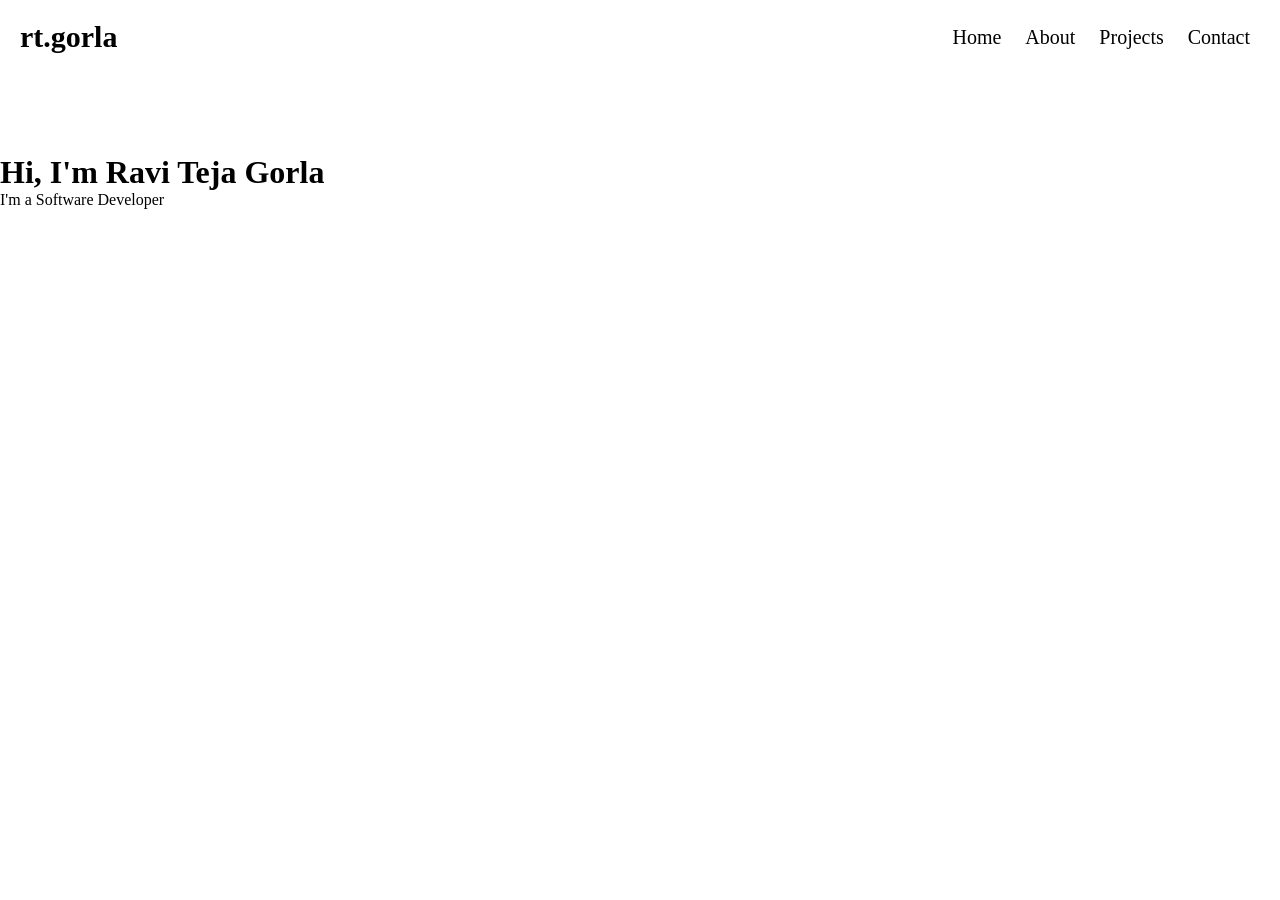
==== index.html @ 8d61be13 "project setup" ====
<!DOCTYPE html>
<html lang="en">
<head>
    <meta charset="UTF-8">
    <meta name="viewport" content="width=device-width, initial-scale=1.0">
    <title>Ravi Teja Gorla - Portfolio</title>
    <link rel="stylesheet" href="./style.css">
</head>
<body>
    <iframe class="header-iframe" src="./header.html"></iframe>
    <main class="main-container">
        <h1>Hi, I'm Ravi Teja Gorla</h1>
        <p>I'm a Software Developer</p>
    </main>
    <script src="./script.js"></script>
</body>
</html>
---- style.css ----
*{
    margin: 0;
    padding: 0;
}

header {
    display: flex;
    justify-content: space-between;
    align-items: center;
    padding: 20px;
}

header span {
    font-size: 30px;
    font-weight: bold;
    color: rgb(0, 0, 0);
}

header > nav > a {
    text-decoration: none;
    color: black;
    padding: 10px;
    font-size: 20px;
}

header > nav > a:hover {
    text-decoration: underline;
}

.header-iframe {
    width: 100%;
    height: auto;
    border: none;
}
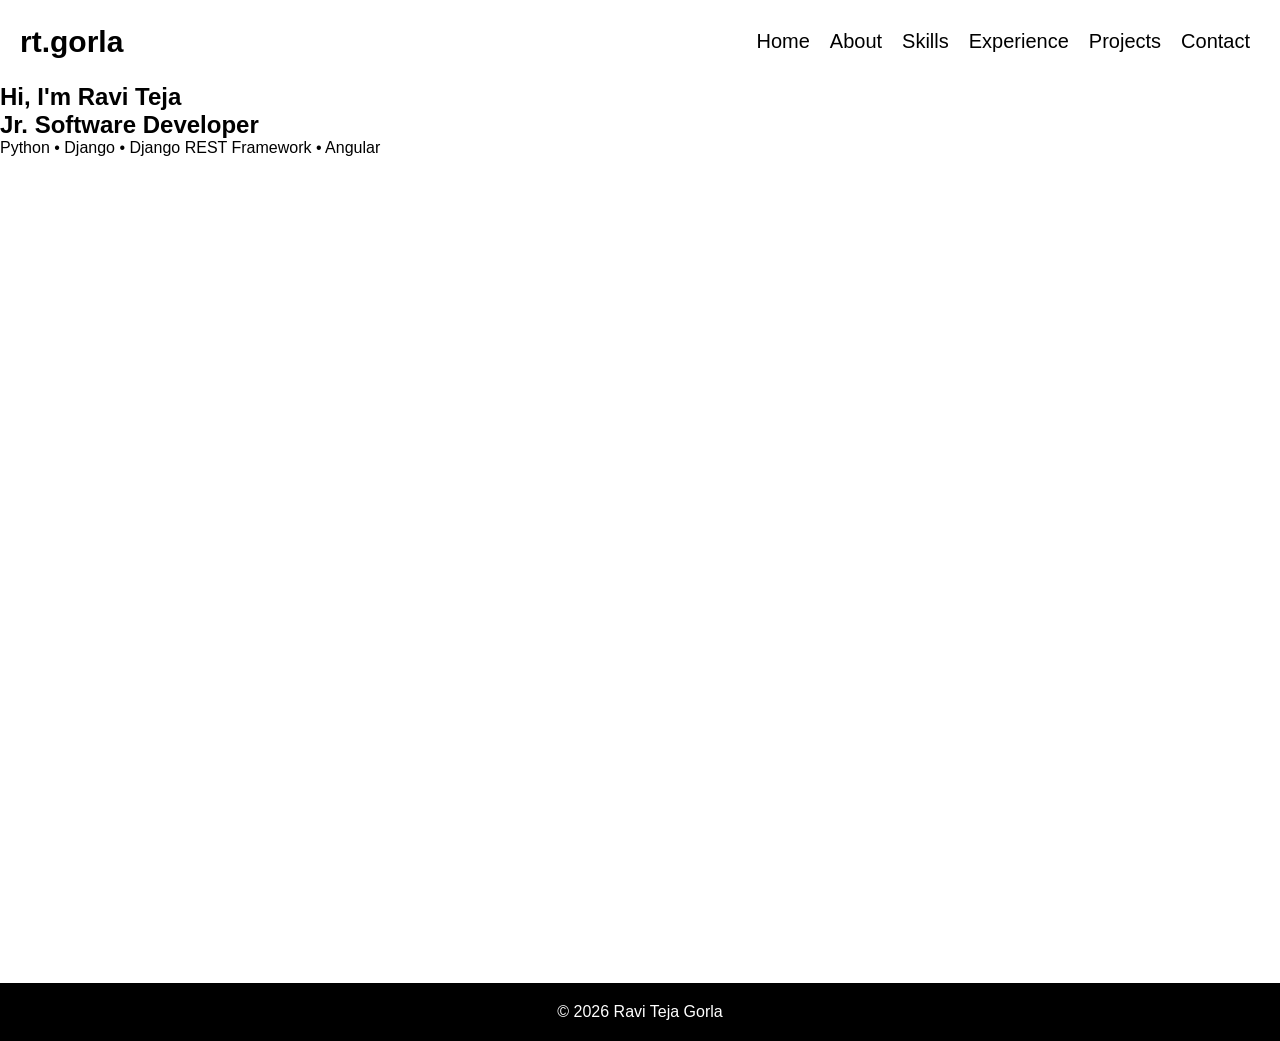
==== commit b65ef663: "created ravi branch" ====
--- a/index.html
+++ b/index.html
@@ -4,14 +4,37 @@
     <meta charset="UTF-8">
     <meta name="viewport" content="width=device-width, initial-scale=1.0">
     <title>Ravi Teja Gorla - Portfolio</title>
-    <link rel="stylesheet" href="./style.css">
+    <link rel="stylesheet" href="./static/style.css">
 </head>
 <body>
-    <iframe class="header-iframe" src="./header.html"></iframe>
-    <main class="main-container">
-        <h1>Hi, I'm Ravi Teja Gorla</h1>
-        <p>I'm a Software Developer</p>
+    <!-- <iframe class="header-iframe" src="./header.html"></iframe> -->
+     <header>
+        <span>rt.gorla</span>
+        <nav>
+            <a href="#">Home</a>
+            <a href="#">About</a>
+            <a href="#">Skills</a>
+            <a href="#">Experience</a>
+            <a href="#">Projects</a>
+            <a href="#">Contact</a>
+        </nav>
+    </header>
+    <main>
+        <section id="hero">
+            <h1>Hi, I'm Ravi Teja</h1>
+            <h2>Jr. Software Developer</h2>
+            <p>Python • Django • Django REST Framework • Angular</p>
+        </section>
+        <section id="about"></section>
+        <section id="skills"></section>
+        <section id="experience"></section>
+        <section id="projects"></section>
+        <section id="education"></section>
+        <section id="contact"></section>
     </main>
-    <script src="./script.js"></script>
+    <footer>
+        <p>&copy; 2026 Ravi Teja Gorla</p>
+    </footer>
+    <script src="./static/script.js"></script>
 </body>
 </html>
--- a/static/style.css
+++ b/static/style.css
@@ -0,0 +1,69 @@
+:root {
+    --color-primary: black;
+}
+
+
+*{
+    margin: 0;
+    padding: 0;
+    box-sizing: border-box;
+    font-family: Arial, Helvetica, sans-serif;
+}
+
+header {
+    display: flex;
+    justify-content: space-between;
+    align-items: center;
+    padding: 20px;
+}
+
+header span {
+    font-size: 30px;
+    font-weight: bold;
+    color: rgb(0, 0, 0);
+}
+
+header > nav {
+    display: flex;
+    justify-content: space-around;
+
+}
+
+header > nav > a {
+    text-decoration: none;
+    color: black;
+    padding: 10px;
+    font-size: 20px;
+}
+
+header > nav > a:hover {
+    text-decoration: underline;
+}
+
+/* .header-iframe {
+    width: 100%;
+    height: auto;
+    border: none;
+} */
+
+main {
+    height: 100vh;
+}
+
+#hero {
+    /* background-image: url("../assets/images/Unluckily\ me...!.png"); */
+    /* background-color: var(--color-primary); */
+    height: 400px;
+    /* display: flex;
+    flex-direction: column;
+    justify-content: center;
+    align-items: center;
+    text-align: center; */
+}
+
+footer {
+    padding: 20px;
+    background-color: black;
+    color: white;
+    text-align: center;
+}
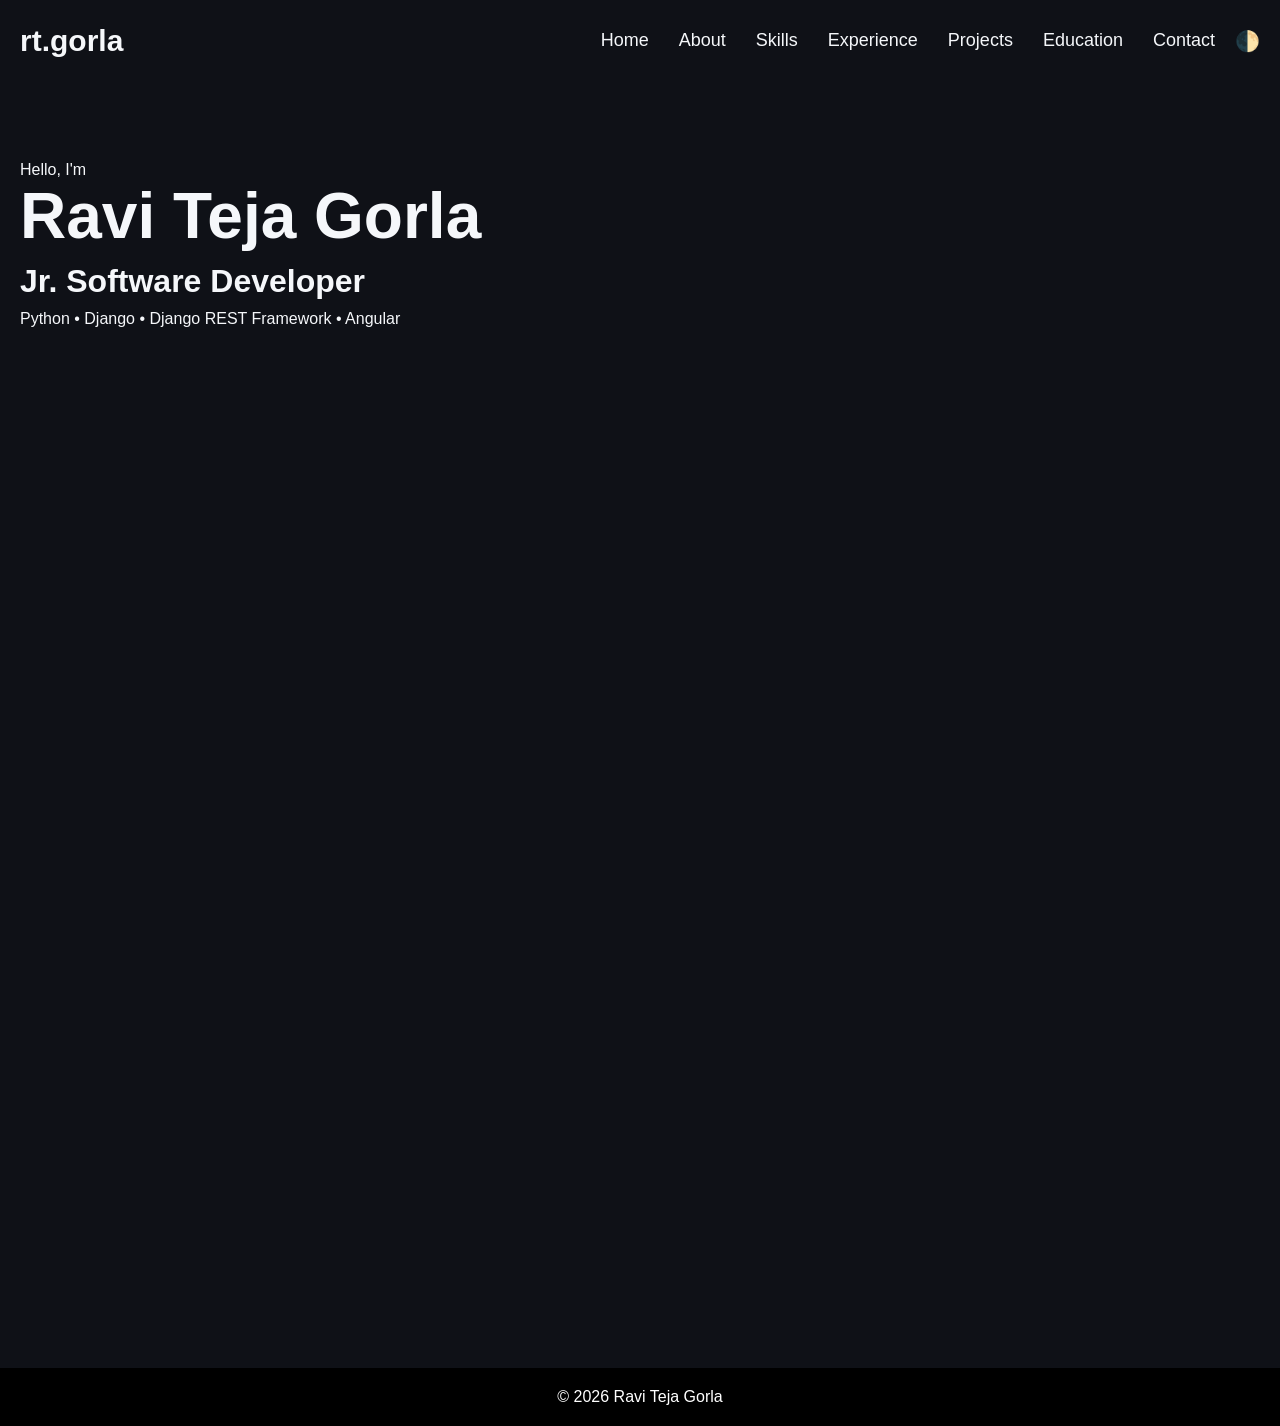
==== commit 04c784dc: "taking backup" ====
--- a/index.html
+++ b/index.html
@@ -1,40 +1,77 @@
 <!DOCTYPE html>
 <html lang="en">
+
 <head>
     <meta charset="UTF-8">
     <meta name="viewport" content="width=device-width, initial-scale=1.0">
+
     <title>Ravi Teja Gorla - Portfolio</title>
+
     <link rel="stylesheet" href="./static/style.css">
 </head>
+
 <body>
-    <!-- <iframe class="header-iframe" src="./header.html"></iframe> -->
-     <header>
+
+    <header>
         <span>rt.gorla</span>
+
         <nav>
-            <a href="#">Home</a>
-            <a href="#">About</a>
-            <a href="#">Skills</a>
-            <a href="#">Experience</a>
-            <a href="#">Projects</a>
-            <a href="#">Contact</a>
+            <a href="#hero">Home</a>
+            <a href="#about">About</a>
+            <a href="#skills">Skills</a>
+            <a href="#experience">Experience</a>
+            <a href="#projects">Projects</a>
+            <a href="#education">Education</a>
+            <a href="#contact">Contact</a>
+
+            <button
+                type="button"
+                onclick="document.body.classList.toggle('dark-mode')">
+                🌓
+            </button>
         </nav>
     </header>
+
     <main>
+
         <section id="hero">
-            <h1>Hi, I'm Ravi Teja</h1>
+            <p>Hello, I'm</p>
+
+            <h1>Ravi Teja Gorla</h1>
+
             <h2>Jr. Software Developer</h2>
-            <p>Python • Django • Django REST Framework • Angular</p>
+
+            <p>
+                Python • Django • Django REST Framework • Angular
+            </p>
         </section>
-        <section id="about"></section>
-        <section id="skills"></section>
-        <section id="experience"></section>
-        <section id="projects"></section>
-        <section id="education"></section>
-        <section id="contact"></section>
+
+        <section id="about">
+        </section>
+
+        <section id="skills">
+        </section>
+
+        <section id="experience">
+        </section>
+
+        <section id="projects">
+        </section>
+
+        <section id="education">
+        </section>
+
+        <section id="contact">
+        </section>
+
     </main>
+
     <footer>
         <p>&copy; 2026 Ravi Teja Gorla</p>
     </footer>
+
     <script src="./static/script.js"></script>
+
 </body>
+
 </html>
--- a/static/style.css
+++ b/static/style.css
@@ -1,13 +1,38 @@
+/* :root {
+    --color-primary: black;
+    --background-color: rgba(9, 92, 187, 0.631);
+} */
+
 :root {
-    --color-primary: black;
+    --color-primary: #F5F7FA;
+    --color-secondary: #A7AFBD;
+    --color-accent: #4F8CFF;
+
+    --background-color: #0F1117;
+    --background-secondary: #161A22;
+
+    --border-color: #252B36;
 }
 
-
-*{
+* {
     margin: 0;
     padding: 0;
     box-sizing: border-box;
     font-family: Arial, Helvetica, sans-serif;
+}
+
+html {
+    scroll-behavior: smooth;
+}
+
+body {
+    background-color: var(--background-color);
+    color: var(--color-primary);
+}
+
+.dark-mode {
+    --color-primary: white;
+    --background-color: black;
 }
 
 header {
@@ -17,48 +42,60 @@
     padding: 20px;
 }
 
-header span {
+header > span {
     font-size: 30px;
     font-weight: bold;
-    color: rgb(0, 0, 0);
+    color: var(--color-primary);
 }
 
 header > nav {
     display: flex;
-    justify-content: space-around;
-
+    align-items: center;
+    gap: 10px;
 }
 
 header > nav > a {
     text-decoration: none;
-    color: black;
+    color: var(--color-primary);
     padding: 10px;
-    font-size: 20px;
+    font-size: 18px;
 }
 
 header > nav > a:hover {
     text-decoration: underline;
 }
 
-/* .header-iframe {
-    width: 100%;
-    height: auto;
+header button {
     border: none;
-} */
+    background: transparent;
+    font-size: 20px;
+    cursor: pointer;
+}
 
 main {
-    height: 100vh;
+    min-height: 100vh;
+}
+
+section {
+    /* min-height: 100vh; */
+    padding: 80px 20px;
 }
 
 #hero {
-    /* background-image: url("../assets/images/Unluckily\ me...!.png"); */
-    /* background-color: var(--color-primary); */
-    height: 400px;
-    /* display: flex;
+    display: flex;
+
     flex-direction: column;
     justify-content: center;
-    align-items: center;
-    text-align: center; */
+    align-items: flex-start;
+}
+
+#hero h1 {
+    font-size: 64px;
+}
+
+#hero h2 {
+    font-size: 32px;
+    margin: 10px 0;
 }
 
 footer {
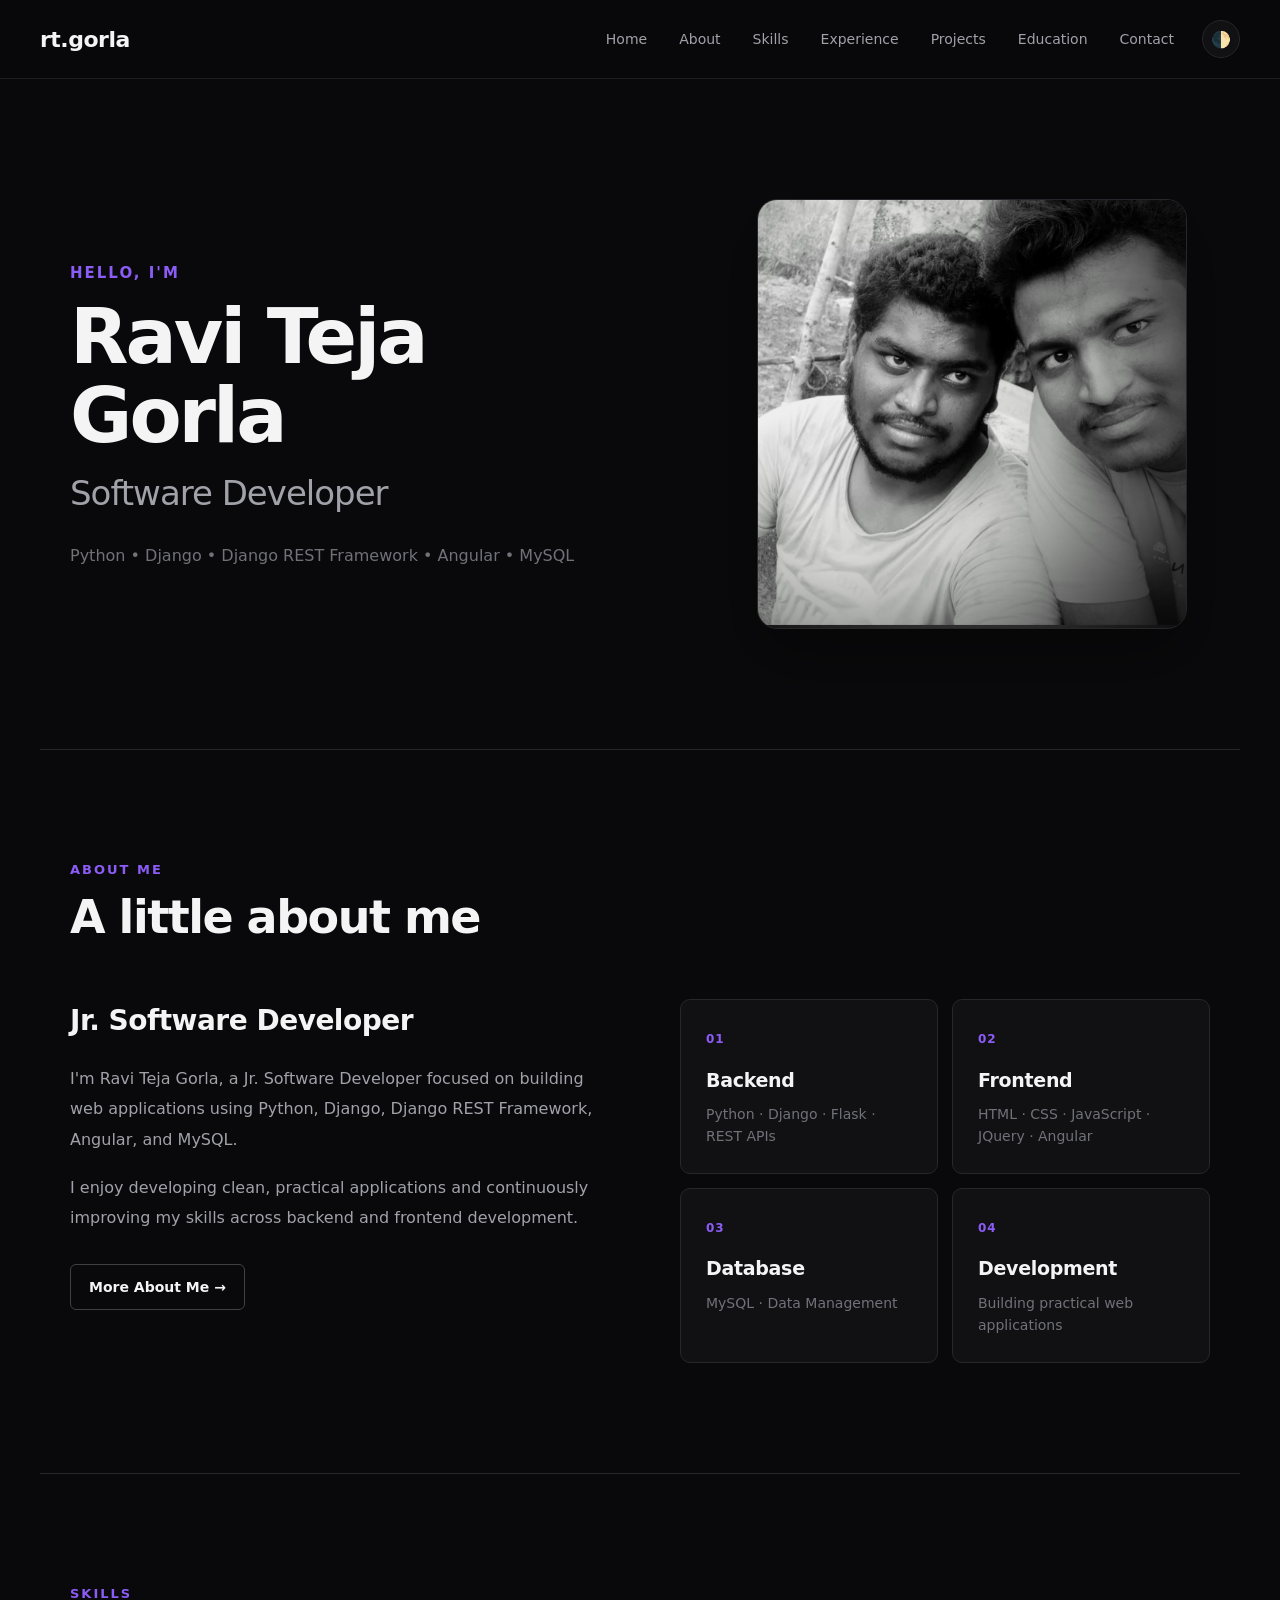
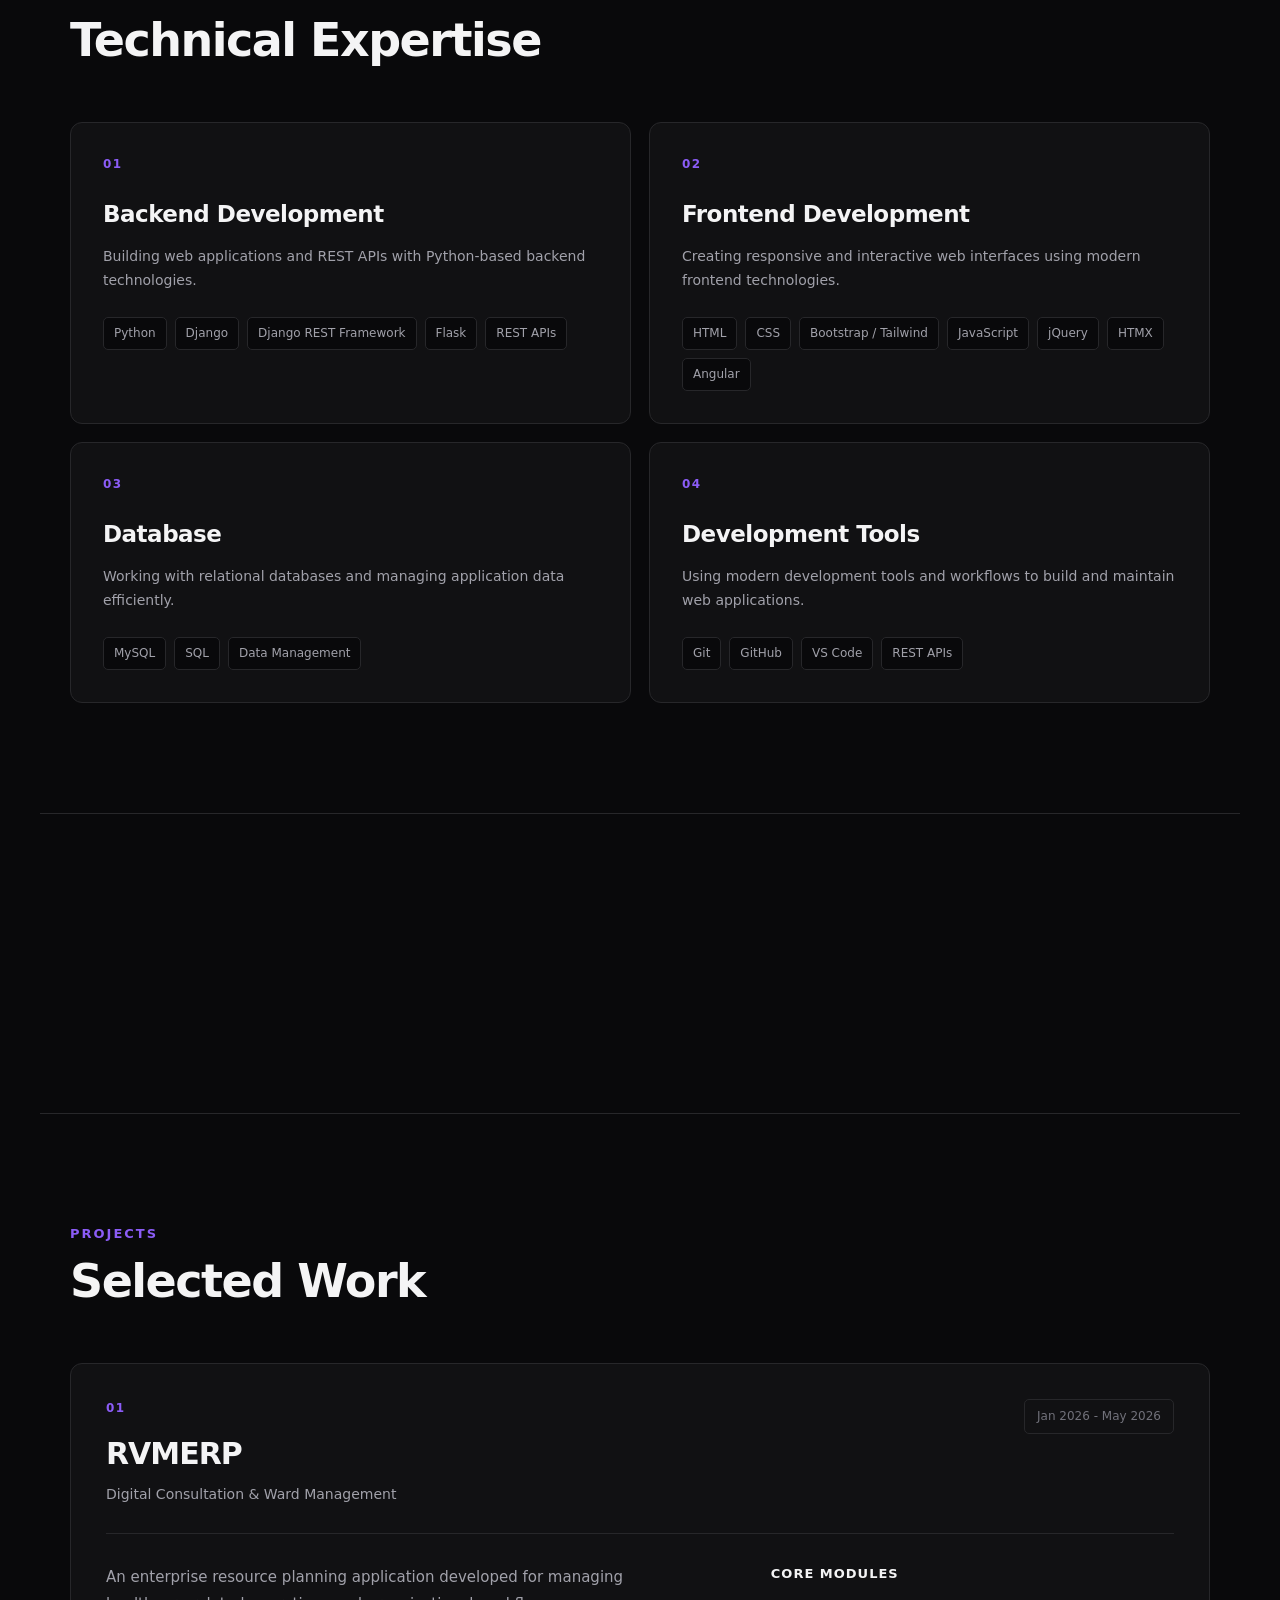
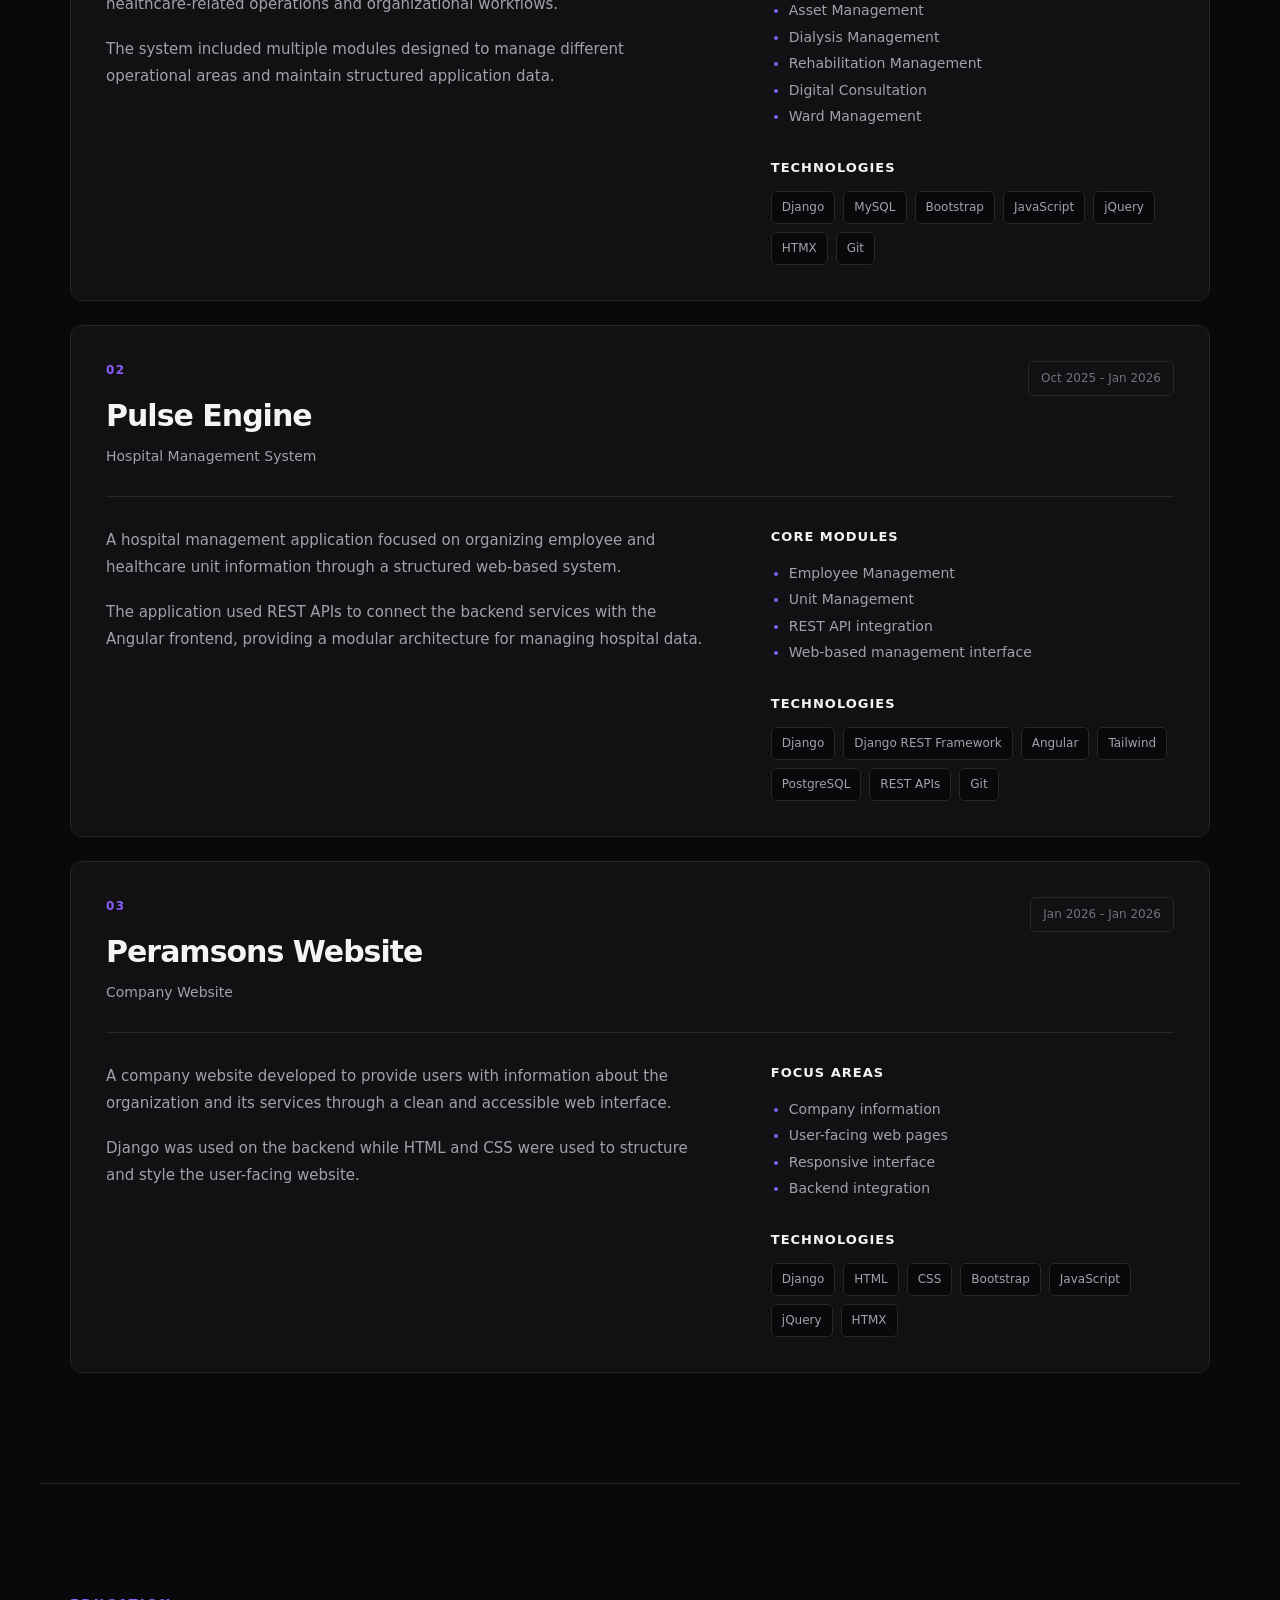
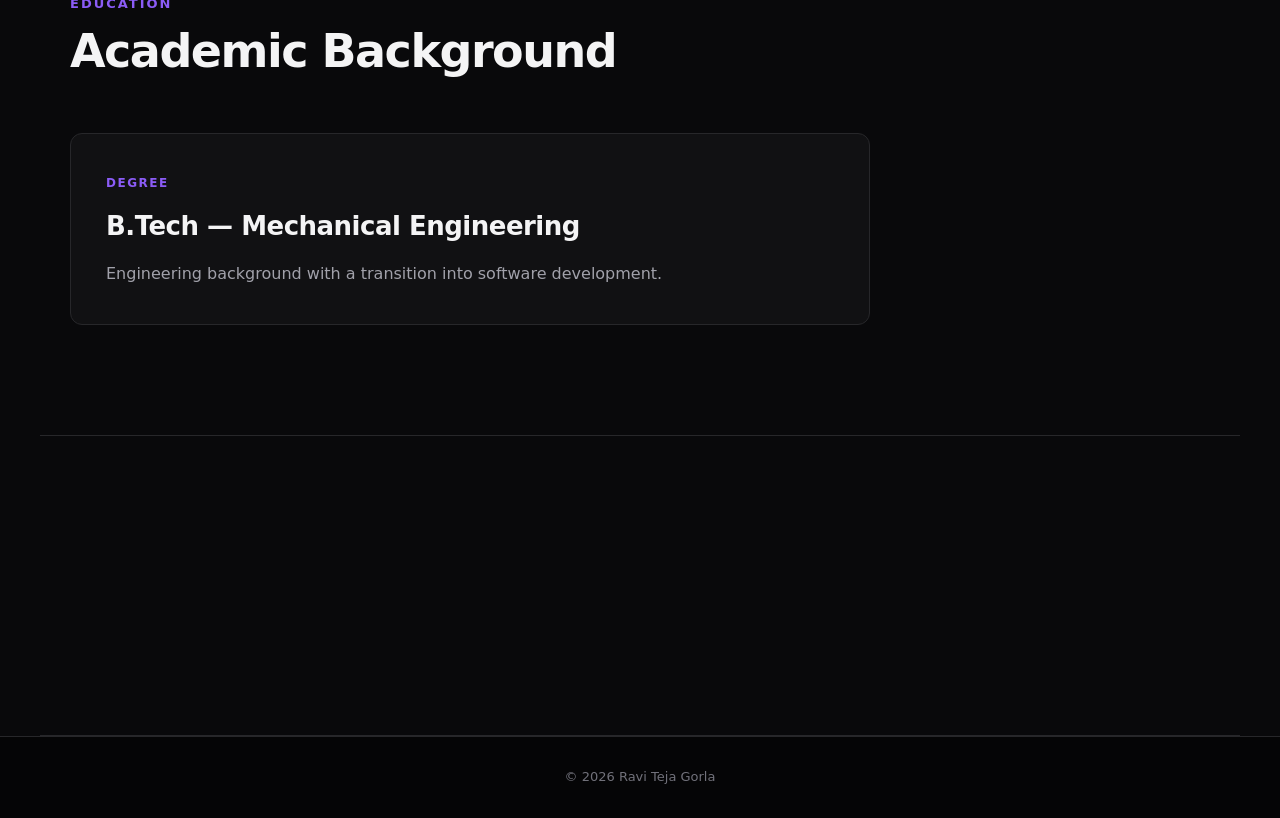
==== commit 62809c0f: "taking backup" ====
--- a/index.html
+++ b/index.html
@@ -1,20 +1,14 @@
 <!DOCTYPE html>
 <html lang="en">
-
 <head>
     <meta charset="UTF-8">
     <meta name="viewport" content="width=device-width, initial-scale=1.0">
-
     <title>Ravi Teja Gorla - Portfolio</title>
-
     <link rel="stylesheet" href="./static/style.css">
 </head>
-
 <body>
-
     <header>
         <span>rt.gorla</span>
-
         <nav>
             <a href="#hero">Home</a>
             <a href="#about">About</a>
@@ -23,55 +17,330 @@
             <a href="#projects">Projects</a>
             <a href="#education">Education</a>
             <a href="#contact">Contact</a>
-
-            <button
-                type="button"
-                onclick="document.body.classList.toggle('dark-mode')">
-                🌓
-            </button>
+            <button type="button" onclick="document.body.classList.toggle('dark-mode')">🌓</button>
         </nav>
     </header>
-
     <main>
-
         <section id="hero">
-            <p>Hello, I'm</p>
-
-            <h1>Ravi Teja Gorla</h1>
-
-            <h2>Jr. Software Developer</h2>
-
-            <p>
-                Python • Django • Django REST Framework • Angular
-            </p>
-        </section>
-
+            <div>
+                <p>Hello, I'm</p>
+                <h1>Ravi Teja Gorla</h1>
+                <h2>Software Developer</h2>
+                <p>Python • Django • Django REST Framework • Angular • MySQL</p>
+            </div>
+            <img src="./assets/images/IMG_20251221_080742.jpg" alt="Ravi Teja Gorla">
+        </section>
         <section id="about">
-        </section>
-
+            <div class="section-heading">
+                <p>About Me</p>
+                <h2>A little about me</h2>
+            </div>
+            <div>
+                <div class="about-preview">
+                    <div class="about-content">
+                        <h3>Jr. Software Developer</h3>
+                        <p>
+                            I'm Ravi Teja Gorla, a Jr. Software Developer focused on
+                            building web applications using Python, Django, Django REST
+                            Framework, Angular, and MySQL.
+                        </p>
+                        <p>
+                            I enjoy developing clean, practical applications and
+                            continuously improving my skills across backend and frontend
+                            development.
+                        </p>
+                        <a href="#about" class="about-button">
+                            More About Me →
+                        </a>
+                    </div>
+                    <div class="about-highlights">
+                        <div class="highlight">
+                            <span>01</span>
+                            <h4>Backend</h4>
+                            <p>Python · Django · Flask · REST APIs</p>
+                        </div>
+                        <div class="highlight">
+                            <span>02</span>
+                            <h4>Frontend</h4>
+                            <p>HTML · CSS · JavaScript · JQuery · Angular</p>
+                        </div>
+                        <div class="highlight">
+                            <span>03</span>
+                            <h4>Database</h4>
+                            <p>MySQL · Data Management</p>
+                        </div>
+                        <div class="highlight">
+                            <span>04</span>
+                            <h4>Development</h4>
+                            <p>Building practical web applications</p>
+                        </div>
+                    </div>
+                </div>
+
+            </div>
+        </section>
         <section id="skills">
-        </section>
-
+
+            <div class="section-heading">
+                <p>Skills</p>
+                <h2>Technical Expertise</h2>
+            </div>
+
+            <div class="skills-grid">
+
+                <div class="skill-card">
+                    <span class="skill-number">01</span>
+
+                    <h3>Backend Development</h3>
+
+                    <p>
+                        Building web applications and REST APIs with
+                        Python-based backend technologies.
+                    </p>
+
+                    <div class="skill-tags">
+                        <span>Python</span>
+                        <span>Django</span>
+                        <span>Django REST Framework</span>
+                        <span>Flask</span>
+                        <span>REST APIs</span>
+                    </div>
+                </div>
+
+
+                <div class="skill-card">
+                    <span class="skill-number">02</span>
+                    <h3>Frontend Development</h3>
+                    <p>
+                        Creating responsive and interactive web interfaces
+                        using modern frontend technologies.
+                    </p>
+                    <div class="skill-tags">
+                        <span>HTML</span>
+                        <span>CSS</span>
+                        <span>Bootstrap / Tailwind</span>
+                        <span>JavaScript</span>
+                        <span>jQuery</span>
+                        <span>HTMX</span>
+                        <span>Angular</span>
+                    </div>
+                </div>
+
+                <div class="skill-card">
+                    <span class="skill-number">03</span>
+                    <h3>Database</h3>
+                    <p>
+                        Working with relational databases and managing
+                        application data efficiently.
+                    </p>
+                    <div class="skill-tags">
+                        <span>MySQL</span>
+                        <span>SQL</span>
+                        <span>Data Management</span>
+                    </div>
+                </div>
+
+                <div class="skill-card">
+                    <span class="skill-number">04</span>
+                    <h3>Development Tools</h3>
+                    <p>
+                        Using modern development tools and workflows
+                        to build and maintain web applications.
+                    </p>
+                    <div class="skill-tags">
+                        <span>Git</span>
+                        <span>GitHub</span>
+                        <span>VS Code</span>
+                        <span>REST APIs</span>
+                    </div>
+                </div>
+            </div>
+        </section>
         <section id="experience">
-        </section>
-
+            
+        </section>
         <section id="projects">
-        </section>
-
-        <section id="education">
-        </section>
-
-        <section id="contact">
-        </section>
-
+            <div class="section-heading">
+                <p>Projects</p>
+                <h2>Selected Work</h2>
+            </div>
+            <article class="project-card">
+                <div class="project-header">
+                    <div>
+                        <span class="project-number">01</span>
+                        <h3>RVMERP</h3>
+                        <p class="project-type">
+                            Digital Consultation & Ward Management
+                        </p>
+                    </div>
+                    <span class="project-tech-label">
+                        Jan 2026 - May 2026
+                    </span>
+                </div>
+                <div class="project-content">
+                    <div class="project-description">
+                        <p>
+                            An enterprise resource planning application developed
+                            for managing healthcare-related operations and
+                            organizational workflows.
+                        </p>
+                        <p>
+                            The system included multiple modules designed to
+                            manage different operational areas and maintain
+                            structured application data.
+                        </p>
+                    </div>
+                    <div class="project-details">
+                        <div>
+                            <span>Core Modules</span>
+                            <ul>
+                                <li>Asset Management</li>
+                                <li>Dialysis Management</li>
+                                <li>Rehabilitation Management</li>
+                                <li>Digital Consultation</li>
+                                <li>Ward Management</li>
+                            </ul>
+                        </div>
+                        <div>
+                            <span>Technologies</span>
+                            <div class="project-tags">
+                                <span>Django</span>
+                                <span>MySQL</span>
+                                <span>Bootstrap</span>
+                                <span>JavaScript</span>
+                                <span>jQuery</span>
+                                <span>HTMX</span>
+                                <span>Git</span>
+                            </div>
+                        </div>
+                    </div>
+                </div>
+            </article>
+            <article class="project-card">
+                <div class="project-header">
+                    <div>
+                        <span class="project-number">02</span>
+                        <h3>Pulse Engine</h3>
+                        <p class="project-type">
+                            Hospital Management System
+                        </p>
+                    </div>
+                    <span class="project-tech-label">
+                        Oct 2025 - Jan 2026
+                    </span>
+                </div>
+                <div class="project-content">
+                    <div class="project-description">
+                        <p>
+                            A hospital management application focused on
+                            organizing employee and healthcare unit information
+                            through a structured web-based system.
+                        </p>
+                        <p>
+                            The application used REST APIs to connect the
+                            backend services with the Angular frontend,
+                            providing a modular architecture for managing
+                            hospital data.
+                        </p>
+                    </div>
+                    <div class="project-details">
+                        <div>
+                            <span>Core Modules</span>
+                            <ul>
+                                <li>Employee Management</li>
+                                <li>Unit Management</li>
+                                <li>REST API integration</li>
+                                <li>Web-based management interface</li>
+                            </ul>
+                        </div>
+                        <div>
+                            <span>Technologies</span>
+                            <div class="project-tags">
+                                <span>Django</span>
+                                <span>Django REST Framework</span>
+                                <span>Angular</span>
+                                <span>Tailwind</span>
+                                <span>PostgreSQL</span>
+                                <span>REST APIs</span>
+                                <span>Git</span>
+                            </div>
+                        </div>
+                    </div>
+                </div>
+            </article>
+            <article class="project-card">
+                <div class="project-header">
+                    <div>
+                        <span class="project-number">03</span>
+                        <h3>Peramsons Website</h3>
+                        <p class="project-type">
+                            Company Website
+                        </p>
+                    </div>
+                    <span class="project-tech-label">
+                        Jan 2026 - Jan 2026
+                    </span>
+                </div>
+                <div class="project-content">
+                    <div class="project-description">
+                        <p>
+                            A company website developed to provide users with
+                            information about the organization and its services
+                            through a clean and accessible web interface.
+                        </p>
+                        <p>
+                            Django was used on the backend while HTML and CSS
+                            were used to structure and style the user-facing
+                            website.
+                        </p>
+                    </div>
+                    <div class="project-details">
+                        <div>
+                            <span>Focus Areas</span>
+                            <ul>
+                                <li>Company information</li>
+                                <li>User-facing web pages</li>
+                                <li>Responsive interface</li>
+                                <li>Backend integration</li>
+                            </ul>
+                        </div>
+                        <div>
+                            <span>Technologies</span>
+                            <div class="project-tags">
+                                <span>Django</span>
+                                <span>HTML</span>
+                                <span>CSS</span>
+                                <span>Bootstrap</span>
+                                <span>JavaScript</span>
+                                <span>jQuery</span>
+                                <span>HTMX</span>
+                            </div>
+                        </div>
+                    </div>
+                </div>
+            </article>
+        </section>
+        <section class="education" id="education">
+            <div class="section-heading">
+                <p>Education</p>
+                <h2>Academic Background</h2>
+            </div>
+            <div class="education-card">
+                <div>
+                    <span class="card-label">Degree</span>
+                    <h3>B.Tech — Mechanical Engineering</h3>
+                    <p>
+                        Engineering background with a transition into
+                        software development.
+                    </p>
+                </div>
+            </div>
+        </section>
+        <section id="contact"></section>
     </main>
-
     <footer>
         <p>&copy; 2026 Ravi Teja Gorla</p>
     </footer>
-
     <script src="./static/script.js"></script>
-
 </body>
-
 </html>
--- a/static/style.css
+++ b/static/style.css
@@ -1,24 +1,30 @@
-/* :root {
-    --color-primary: black;
-    --background-color: rgba(9, 92, 187, 0.631);
-} */
+/* =========================================================
+   ROOT / THEME
+========================================================= */
 
 :root {
-    --color-primary: #F5F7FA;
-    --color-secondary: #A7AFBD;
-    --color-accent: #4F8CFF;
-
-    --background-color: #0F1117;
-    --background-secondary: #161A22;
-
-    --border-color: #252B36;
-}
+    --color-primary: #f4f4f5;
+    --color-secondary: #a1a1aa;
+    --color-muted: #71717a;
+    --color-accent: #8b5cf6;
+    --color-accent-hover: #a78bfa;
+    --background-color: #09090b;
+    --background-secondary: #111113;
+    --background-tertiary: #18181b;
+    --border-color: #27272a;
+    --border-hover: #3f3f46;
+    --max-width: 1200px;
+}
+
+
+/* =========================================================
+   RESET
+========================================================= */
 
 * {
     margin: 0;
     padding: 0;
     box-sizing: border-box;
-    font-family: Arial, Helvetica, sans-serif;
 }
 
 html {
@@ -26,81 +32,788 @@
 }
 
 body {
+    font-family: Inter, ui-sans-serif, system-ui, -apple-system, BlinkMacSystemFont, "Segoe UI", sans-serif;
     background-color: var(--background-color);
     color: var(--color-primary);
-}
-
-.dark-mode {
-    --color-primary: white;
-    --background-color: black;
-}
+    line-height: 1.6;
+}
+
+/* =========================================================
+   COMMON
+========================================================= */
+
+a {
+    color: inherit;
+}
+
+section {
+    width: 100%;
+    max-width: var(--max-width);
+    margin: 0 auto;
+    padding: 110px 30px;
+}
+
+/* =========================================================
+   HEADER
+========================================================= */
 
 header {
+    position: sticky;
+    top: 0;
+    z-index: 1000;
+    width: 100%;
     display: flex;
     justify-content: space-between;
     align-items: center;
-    padding: 20px;
+    padding: 20px 40px;
+    background: rgba(9, 9, 11, 0.85);
+    border-bottom: 1px solid rgba(39, 39, 42, 0.7);
+    backdrop-filter: blur(16px);
+    -webkit-backdrop-filter: blur(16px);
 }
 
 header > span {
-    font-size: 30px;
-    font-weight: bold;
-    color: var(--color-primary);
+    font-size: 22px;
+    font-weight: 700;
+    letter-spacing: -0.5px;
 }
 
 header > nav {
     display: flex;
     align-items: center;
-    gap: 10px;
+    gap: 4px;
 }
 
 header > nav > a {
+    position: relative;
+    padding: 8px 14px;
+    color: var(--color-secondary);
     text-decoration: none;
+    font-size: 14px;
+    font-weight: 500;
+    transition: color 0.25s ease, background-color 0.25s ease;
+}
+
+header > nav > a:hover {
     color: var(--color-primary);
-    padding: 10px;
-    font-size: 18px;
-}
-
-header > nav > a:hover {
-    text-decoration: underline;
-}
+}
+
+header > nav > a::after {
+    content: "";
+    position: absolute;
+    left: 14px;
+    right: 14px;
+    bottom: 3px;
+    height: 1px;
+    background-color: var(--color-accent);
+    transform: scaleX(0);
+    transform-origin: center;
+    transition: transform 0.25s ease;
+}
+
+header > nav > a:hover::after {
+    transform: scaleX(1);
+}
+
+
+/* =========================================================
+   THEME BUTTON
+========================================================= */
 
 header button {
-    border: none;
-    background: transparent;
-    font-size: 20px;
+    width: 38px;
+    height: 38px;
+    margin-left: 10px;
+    display: grid;
+    place-items: center;
+    border: 1px solid var(--border-color);
+    border-radius: 50%;
+    background-color: var(--background-secondary);
+    color: var(--color-primary);
+    font-size: 16px;
     cursor: pointer;
-}
-
-main {
-    min-height: 100vh;
-}
-
-section {
-    /* min-height: 100vh; */
-    padding: 80px 20px;
-}
+    transition: border-color 0.25s ease, background-color 0.25s ease, transform 0.25s ease;
+}
+
+header button:hover {
+    border-color: var(--border-hover);
+    background-color: var(--background-tertiary);
+    transform: rotate(15deg);
+}
+
+
+/* =========================================================
+   HERO
+========================================================= */
 
 #hero {
+    min-height: 650px;
+    display: grid;
+    grid-template-columns: 1.1fr 0.9fr;
+    align-items: center;
+    gap: 80px;
+    padding-top: 120px;
+    padding-bottom: 120px;
+    border-bottom: 1px solid var(--border-color);
+}
+
+#hero > div {
     display: flex;
-
     flex-direction: column;
-    justify-content: center;
     align-items: flex-start;
 }
 
-#hero h1 {
-    font-size: 64px;
-}
-
-#hero h2 {
-    font-size: 32px;
-    margin: 10px 0;
-}
+#hero > div > p:first-child {
+    margin-bottom: 12px;
+    color: var(--color-accent);
+    font-size: 15px;
+    font-weight: 600;
+    letter-spacing: 2px;
+    text-transform: uppercase;
+}
+
+#hero > div > h1 {
+    margin-bottom: 10px;
+    font-size: clamp(48px, 6vw, 76px);
+    line-height: 1.05;
+    letter-spacing: -3px;
+}
+
+#hero > div > h2 {
+    margin-bottom: 22px;
+    color: var(--color-secondary);
+    font-size: clamp(24px, 3vw, 34px);
+    font-weight: 400;
+    letter-spacing: -1px;
+}
+
+#hero > div > p:last-child {
+    max-width: 600px;
+    color: var(--color-muted);
+    font-size: 16px;
+}
+
+
+/* =========================================================
+   HERO IMAGE
+========================================================= */
+
+#hero > img {
+    width: 100%;
+    max-width: 430px;
+    height: 430px;
+    justify-self: center;
+    object-fit: cover;
+    border-radius: 20px;
+    border: 1px solid var(--border-color);
+    filter: grayscale(15%);
+    box-shadow: 0 25px 60px rgba(0, 0, 0, 0.35);
+    transition: transform 0.4s ease, filter 0.4s ease, border-color 0.4s ease;
+}
+
+#hero > img:hover {
+    transform: translateY(-6px);
+    filter: grayscale(0%);
+    border-color: var(--border-hover);
+}
+
+
+/* =========================================================
+   SECTION HEADING
+========================================================= */
+
+.section-heading {
+    margin-bottom: 55px;
+}
+
+.section-heading > p {
+    margin-bottom: 10px;
+    color: var(--color-accent);
+    font-size: 13px;
+    font-weight: 700;
+    letter-spacing: 2px;
+    text-transform: uppercase;
+}
+
+.section-heading > h2 {
+    font-size: clamp(32px, 4vw, 46px);
+    line-height: 1.15;
+    letter-spacing: -1.5px;
+}
+
+
+/* =========================================================
+   ABOUT
+========================================================= */
+
+#about {
+    border-bottom: 1px solid var(--border-color);
+}
+
+.about-preview {
+    display: grid;
+    grid-template-columns: 1fr 1fr;
+    gap: 80px;
+    align-items: start;
+}
+
+.about-content {
+    max-width: 600px;
+}
+
+.about-content h3 {
+    margin-bottom: 20px;
+    font-size: 28px;
+    letter-spacing: -0.5px;
+}
+
+.about-content p {
+    margin-bottom: 18px;
+    color: var(--color-secondary);
+    font-size: 16px;
+    line-height: 1.9;
+}
+
+
+/* =========================================================
+   ABOUT BUTTON
+========================================================= */
+
+.about-button {
+    display: inline-flex;
+    align-items: center;
+    margin-top: 12px;
+    padding: 11px 18px;
+    border: 1px solid var(--border-hover);
+    border-radius: 6px;
+    color: var(--color-primary);
+    background-color: transparent;
+    text-decoration: none;
+    font-size: 14px;
+    font-weight: 600;
+    transition: background-color 0.25s ease, border-color 0.25s ease, transform 0.25s ease;
+}
+
+.about-button:hover {
+    background-color: var(--color-accent);
+    border-color: var(--color-accent);
+    transform: translateY(-2px);
+}
+
+
+/* =========================================================
+   ABOUT HIGHLIGHTS
+========================================================= */
+
+.about-highlights {
+    display: grid;
+    grid-template-columns: 1fr 1fr;
+    gap: 14px;
+}
+
+.highlight {
+    min-height: 170px;
+    padding: 25px;
+    background-color: var(--background-secondary);
+    border: 1px solid var(--border-color);
+    border-radius: 10px;
+    transition: transform 0.3s ease, border-color 0.3s ease, background-color 0.3s ease;
+}
+
+.highlight:hover {
+    transform: translateY(-5px);
+    border-color: var(--border-hover);
+    background-color: var(--background-tertiary);
+}
+
+.highlight span {
+    color: var(--color-accent);
+    font-size: 12px;
+    font-weight: 700;
+    letter-spacing: 1px;
+}
+
+.highlight h4 {
+    margin: 14px 0 8px;
+    font-size: 19px;
+    letter-spacing: -0.3px;
+}
+
+.highlight p {
+    color: var(--color-muted);
+    font-size: 14px;
+    line-height: 1.6;
+}
+
+
+/* =========================================================
+   EMPTY SECTIONS
+========================================================= */
+
+#skills,
+#experience,
+#projects,
+#contact {
+    min-height: 300px;
+    border-bottom: 1px solid var(--border-color);
+}
+
+/* =========================================================
+   SKILLS
+========================================================= */
+
+#skills {
+    border-bottom: 1px solid var(--border-color);
+}
+
+.skills-grid {
+    display: grid;
+    grid-template-columns: 1fr 1fr;
+    gap: 18px;
+}
+
+.skill-card {
+    position: relative;
+    padding: 32px;
+    background-color: var(--background-secondary);
+    border: 1px solid var(--border-color);
+    border-radius: 12px;
+    transition: transform 0.3s ease, border-color 0.3s ease, background-color 0.3s ease;
+}
+
+.skill-card:hover {
+    transform: translateY(-5px);
+    border-color: var(--border-hover);
+    background-color: var(--background-tertiary);
+}
+
+.skill-number {
+    display: block;
+    margin-bottom: 22px;
+    color: var(--color-accent);
+    font-size: 12px;
+    font-weight: 700;
+    letter-spacing: 1.5px;
+}
+
+.skill-card h3 {
+    margin-bottom: 12px;
+    font-size: 23px;
+    letter-spacing: -0.5px;
+}
+
+.skill-card > p {
+    max-width: 500px;
+    margin-bottom: 24px;
+    color: var(--color-secondary);
+    font-size: 14px;
+    line-height: 1.7;
+}
+
+
+/* =========================================================
+   SKILL TAGS
+========================================================= */
+
+.skill-tags {
+    display: flex;
+    flex-wrap: wrap;
+    gap: 8px;
+}
+
+.skill-tags span {
+    padding: 6px 10px;
+    border: 1px solid var(--border-color);
+    border-radius: 5px;
+    background-color: var(--background-color);
+    color: var(--color-secondary);
+    font-size: 12px;
+    font-weight: 500;
+    transition: color 0.2s ease, border-color 0.2s ease;
+}
+
+.skill-tags span:hover {
+    color: var(--color-primary);
+    border-color: var(--color-accent);
+}
+
+/* =========================================================
+   PROJECTS
+========================================================= */
+
+#projects {
+    border-bottom: 1px solid var(--border-color);
+}
+
+.project-card {
+    margin-bottom: 24px;
+    padding: 35px;
+    background-color: var(--background-secondary);
+    border: 1px solid var(--border-color);
+    border-radius: 12px;
+    transition: transform 0.3s ease, border-color 0.3s ease;
+}
+
+.project-card:last-child {
+    margin-bottom: 0;
+}
+
+.project-card:hover {
+    transform: translateY(-5px);
+    border-color: var(--border-hover);
+}
+
+
+/* =========================================================
+   PROJECT HEADER
+========================================================= */
+
+.project-header {
+    display: flex;
+    justify-content: space-between;
+    align-items: flex-start;
+    gap: 30px;
+    padding-bottom: 28px;
+    border-bottom: 1px solid var(--border-color);
+}
+
+.project-number {
+    display: block;
+    margin-bottom: 12px;
+    color: var(--color-accent);
+    font-size: 12px;
+    font-weight: 700;
+    letter-spacing: 1.5px;
+}
+
+.project-header h3 {
+    margin-bottom: 5px;
+    font-size: 30px;
+    letter-spacing: -1px;
+}
+
+.project-type {
+    color: var(--color-secondary);
+    font-size: 14px;
+}
+
+.project-tech-label {
+    padding: 7px 12px;
+    border: 1px solid var(--border-color);
+    border-radius: 5px;
+    color: var(--color-muted);
+    font-size: 12px;
+    white-space: nowrap;
+}
+
+
+/* =========================================================
+   PROJECT CONTENT
+========================================================= */
+
+.project-content {
+    display: grid;
+    grid-template-columns: 1.2fr 0.8fr;
+    gap: 60px;
+    padding-top: 30px;
+}
+
+.project-description {
+    max-width: 650px;
+}
+
+.project-description p {
+    margin-bottom: 18px;
+    color: var(--color-secondary);
+    font-size: 15px;
+    line-height: 1.8;
+}
+
+
+/* =========================================================
+   PROJECT DETAILS
+========================================================= */
+
+.project-details {
+    display: flex;
+    flex-direction: column;
+    gap: 28px;
+}
+
+.project-details > div > span {
+    display: block;
+    margin-bottom: 12px;
+    color: var(--color-primary);
+    font-size: 13px;
+    font-weight: 600;
+    text-transform: uppercase;
+    letter-spacing: 1px;
+}
+
+.project-details ul {
+    padding-left: 18px;
+    color: var(--color-secondary);
+    font-size: 14px;
+    line-height: 1.9;
+}
+
+.project-details li::marker {
+    color: var(--color-accent);
+}
+
+
+/* =========================================================
+   PROJECT TECHNOLOGY TAGS
+========================================================= */
+
+.project-tags {
+    display: flex;
+    flex-wrap: wrap;
+    gap: 8px;
+}
+
+.project-tags span {
+    padding: 6px 10px;
+    background-color: var(--background-color);
+    border: 1px solid var(--border-color);
+    border-radius: 5px;
+    color: var(--color-secondary);
+    font-size: 12px;
+}
+
+
+/* =========================================================
+   EDUCATION
+========================================================= */
+
+#education {
+    border-bottom: 1px solid var(--border-color);
+}
+
+.education-card {
+    max-width: 800px;
+    padding: 35px;
+    background-color: var(--background-secondary);
+    border: 1px solid var(--border-color);
+    border-radius: 12px;
+    transition: transform 0.3s ease, border-color 0.3s ease;
+}
+
+.education-card:hover {
+    transform: translateY(-5px);
+    border-color: var(--border-hover);
+}
+
+.education-card .card-label {
+    color: var(--color-accent);
+    font-size: 12px;
+    font-weight: 700;
+    letter-spacing: 1.5px;
+    text-transform: uppercase;
+}
+
+.education-card h3 {
+    margin: 12px 0;
+    font-size: 26px;
+    letter-spacing: -0.5px;
+}
+
+.education-card p {
+    color: var(--color-secondary);
+    line-height: 1.8;
+}
+
+
+/* =========================================================
+   FOOTER
+========================================================= */
 
 footer {
-    padding: 20px;
-    background-color: black;
-    color: white;
+    padding: 30px;
+    border-top: 1px solid var(--border-color);
+    background-color: #050506;
+    color: var(--color-muted);
     text-align: center;
-}+    font-size: 13px;
+}
+
+
+/* =========================================================
+   DARK / LIGHT MODE
+========================================================= */
+
+.dark-mode {
+    --color-primary: #18181b;
+    --color-secondary: #52525b;
+    --color-muted: #71717a;
+    --background-color: #ffffff;
+    --background-secondary: #f4f4f5;
+    --background-tertiary: #e4e4e7;
+    --border-color: #e4e4e7;
+    --border-hover: #d4d4d8;
+}
+
+.dark-mode header {
+    background: rgba(255, 255, 255, 0.88);
+}
+
+.dark-mode footer {
+    background-color: #18181b;
+    color: #a1a1aa;
+}
+
+
+/* =========================================================
+   RESPONSIVE — TABLET
+========================================================= */
+
+@media (max-width: 900px) {
+    header {
+        padding: 18px 25px;
+    }
+
+    header > nav {
+        gap: 0;
+    }
+
+    header > nav > a {
+        padding: 8px 9px;
+        font-size: 13px;
+    }
+
+    section {
+        padding: 90px 25px;
+    }
+
+    #hero {
+        grid-template-columns: 1fr;
+        gap: 50px;
+        text-align: center;
+    }
+
+    #hero > div {
+        align-items: center;
+    }
+
+    #hero > img {
+        max-width: 350px;
+        height: 350px;
+    }
+
+    .about-preview {
+        grid-template-columns: 1fr;
+        gap: 50px;
+    }
+
+    .project-content {
+        grid-template-columns: 1fr;
+
+        gap: 35px;
+    }
+
+    .project-header {
+        flex-direction: column;
+    }
+
+    .project-tech-label {
+        white-space: normal;
+    }
+}
+
+
+/* =========================================================
+   RESPONSIVE — MOBILE
+========================================================= */
+
+@media (max-width: 650px) {
+    header {
+        position: relative;
+        flex-direction: column;
+        gap: 15px;
+        padding: 20px 15px;
+    }
+
+    header > nav {
+        width: 100%;
+        justify-content: center;
+        flex-wrap: wrap;
+    }
+
+    header > nav > a {
+        font-size: 12px;
+    }
+
+    header button {
+        width: 34px;
+        height: 34px;
+        margin-left: 5px;
+    }
+
+    section {
+        padding: 75px 18px;
+    }
+
+    #hero {
+        min-height: auto;
+        padding-top: 80px;
+        padding-bottom: 80px;
+    }
+
+    #hero > div > h1 {
+        font-size: 45px;
+        letter-spacing: -2px;
+    }
+
+    #hero > div > h2 {
+        font-size: 23px;
+    }
+
+    #hero > div > p:last-child {
+        font-size: 14px;
+    }
+
+    #hero > img {
+        width: 280px;
+        height: 280px;
+    }
+
+    .section-heading {
+        margin-bottom: 40px;
+    }
+
+    .section-heading > h2 {
+        font-size: 34px;
+    }
+
+    .about-highlights {
+        grid-template-columns: 1fr;
+    }
+
+    .highlight {
+        min-height: auto;
+    }
+
+    .skills-grid {
+        grid-template-columns: 1fr;
+    }
+
+    .project-card {
+        padding: 25px;
+    }
+
+    .project-header h3 {
+        font-size: 25px;
+    }
+
+    .project-content {
+        padding-top: 25px;
+    }
+
+    .education-card {
+        padding: 25px;
+    }
+
+    .education-card h3 {
+        font-size: 22px;
+    }
+}
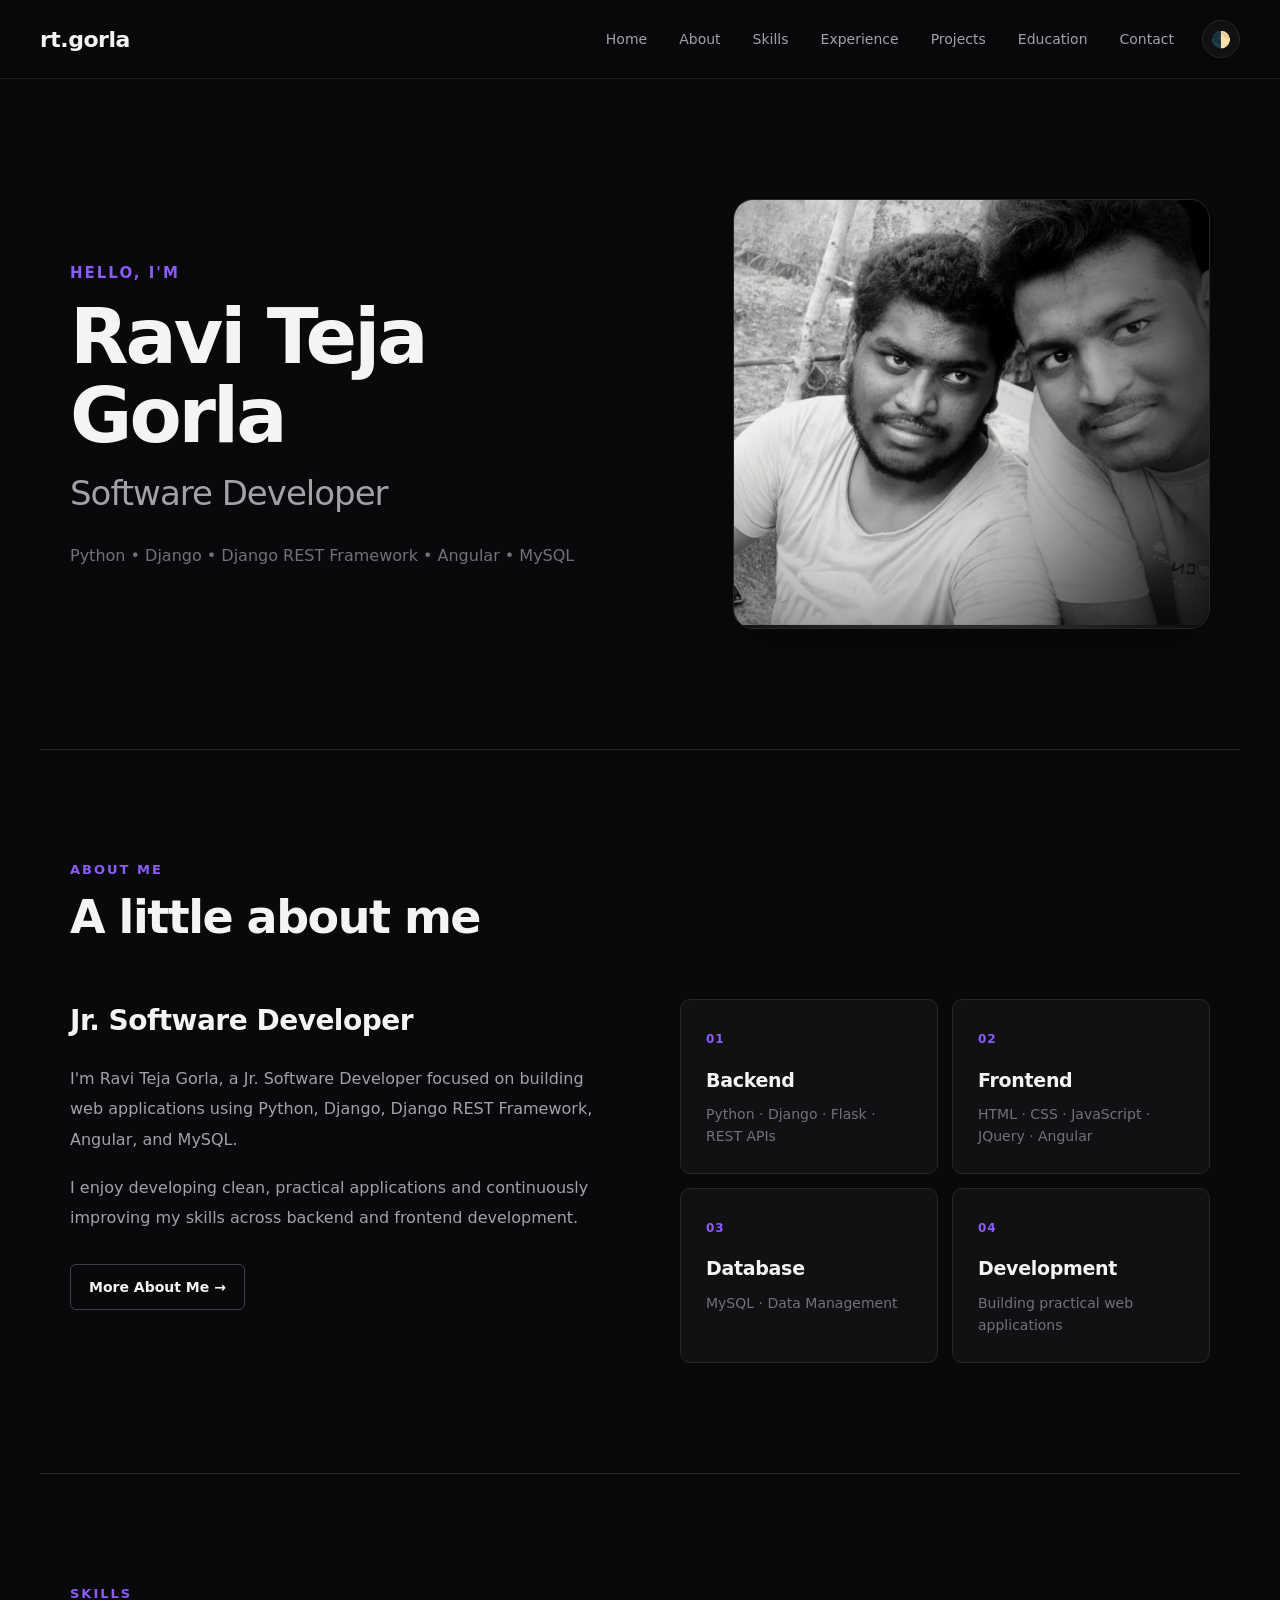
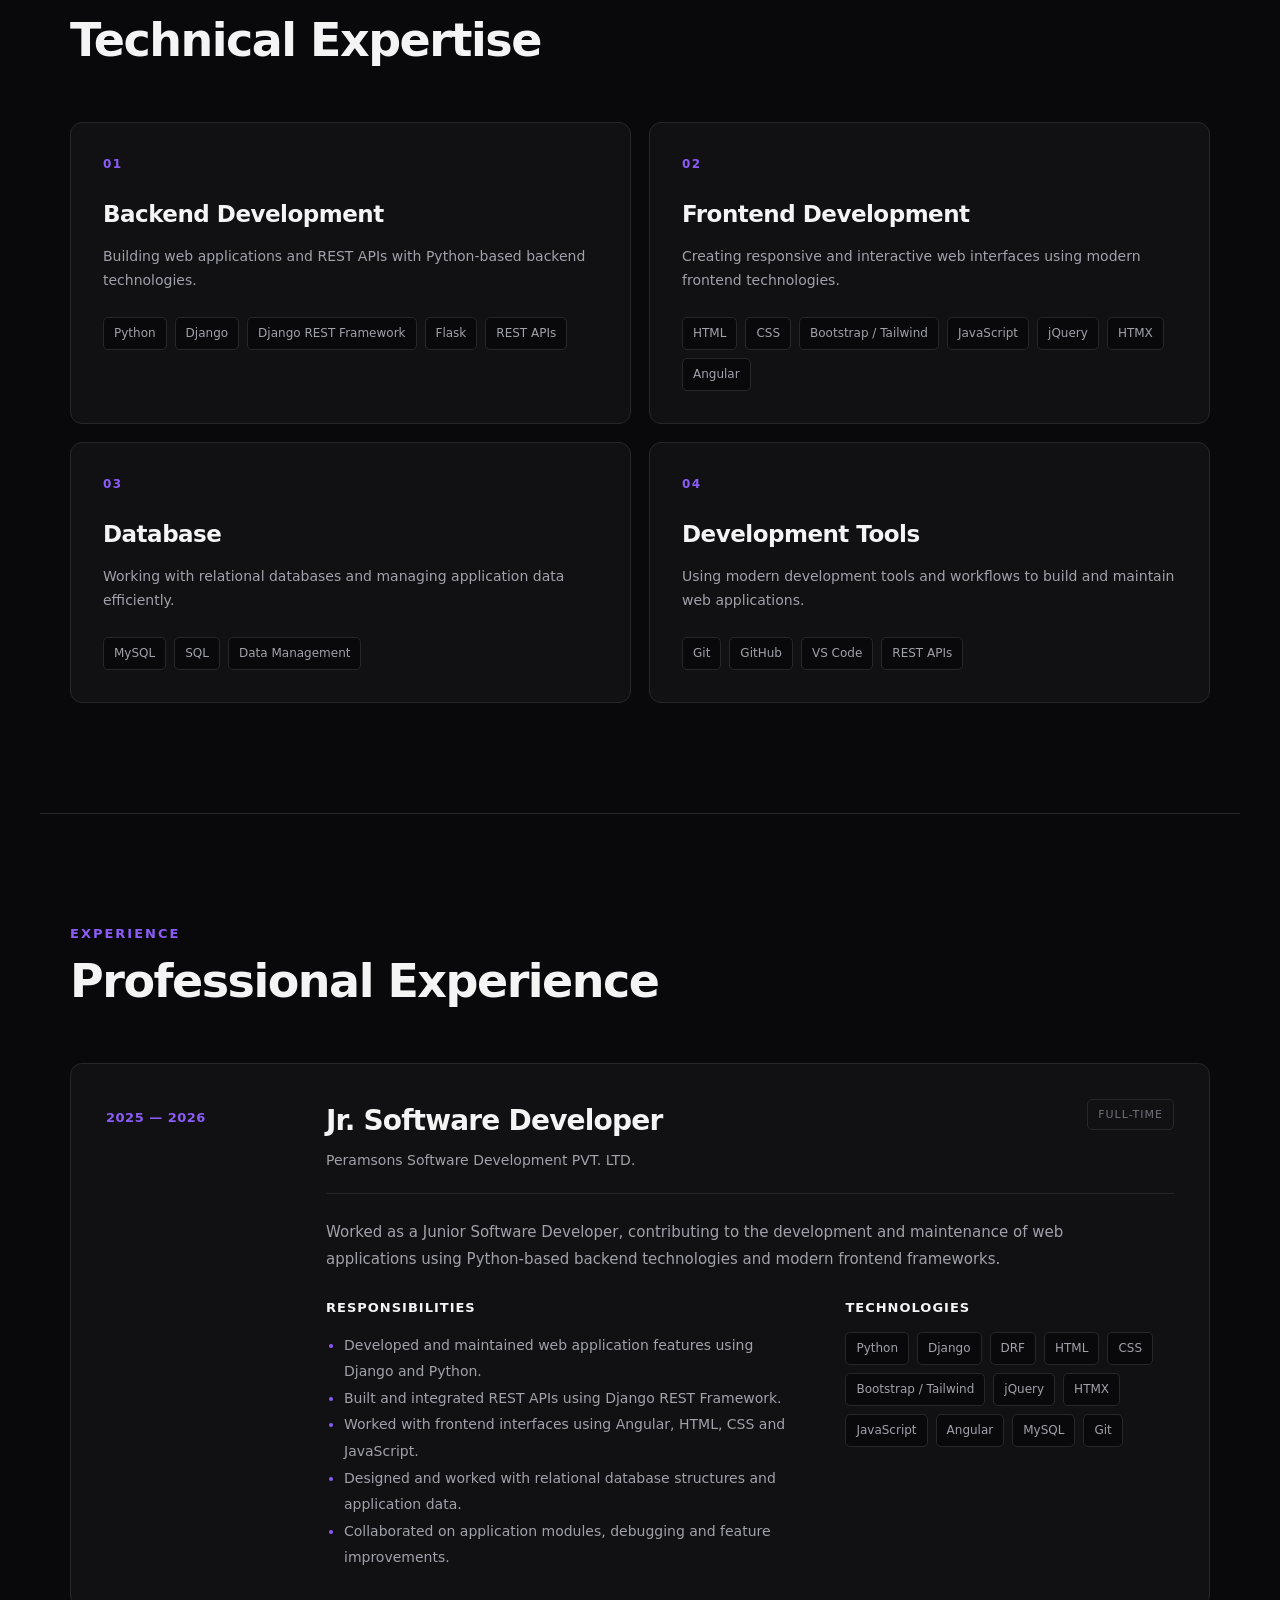
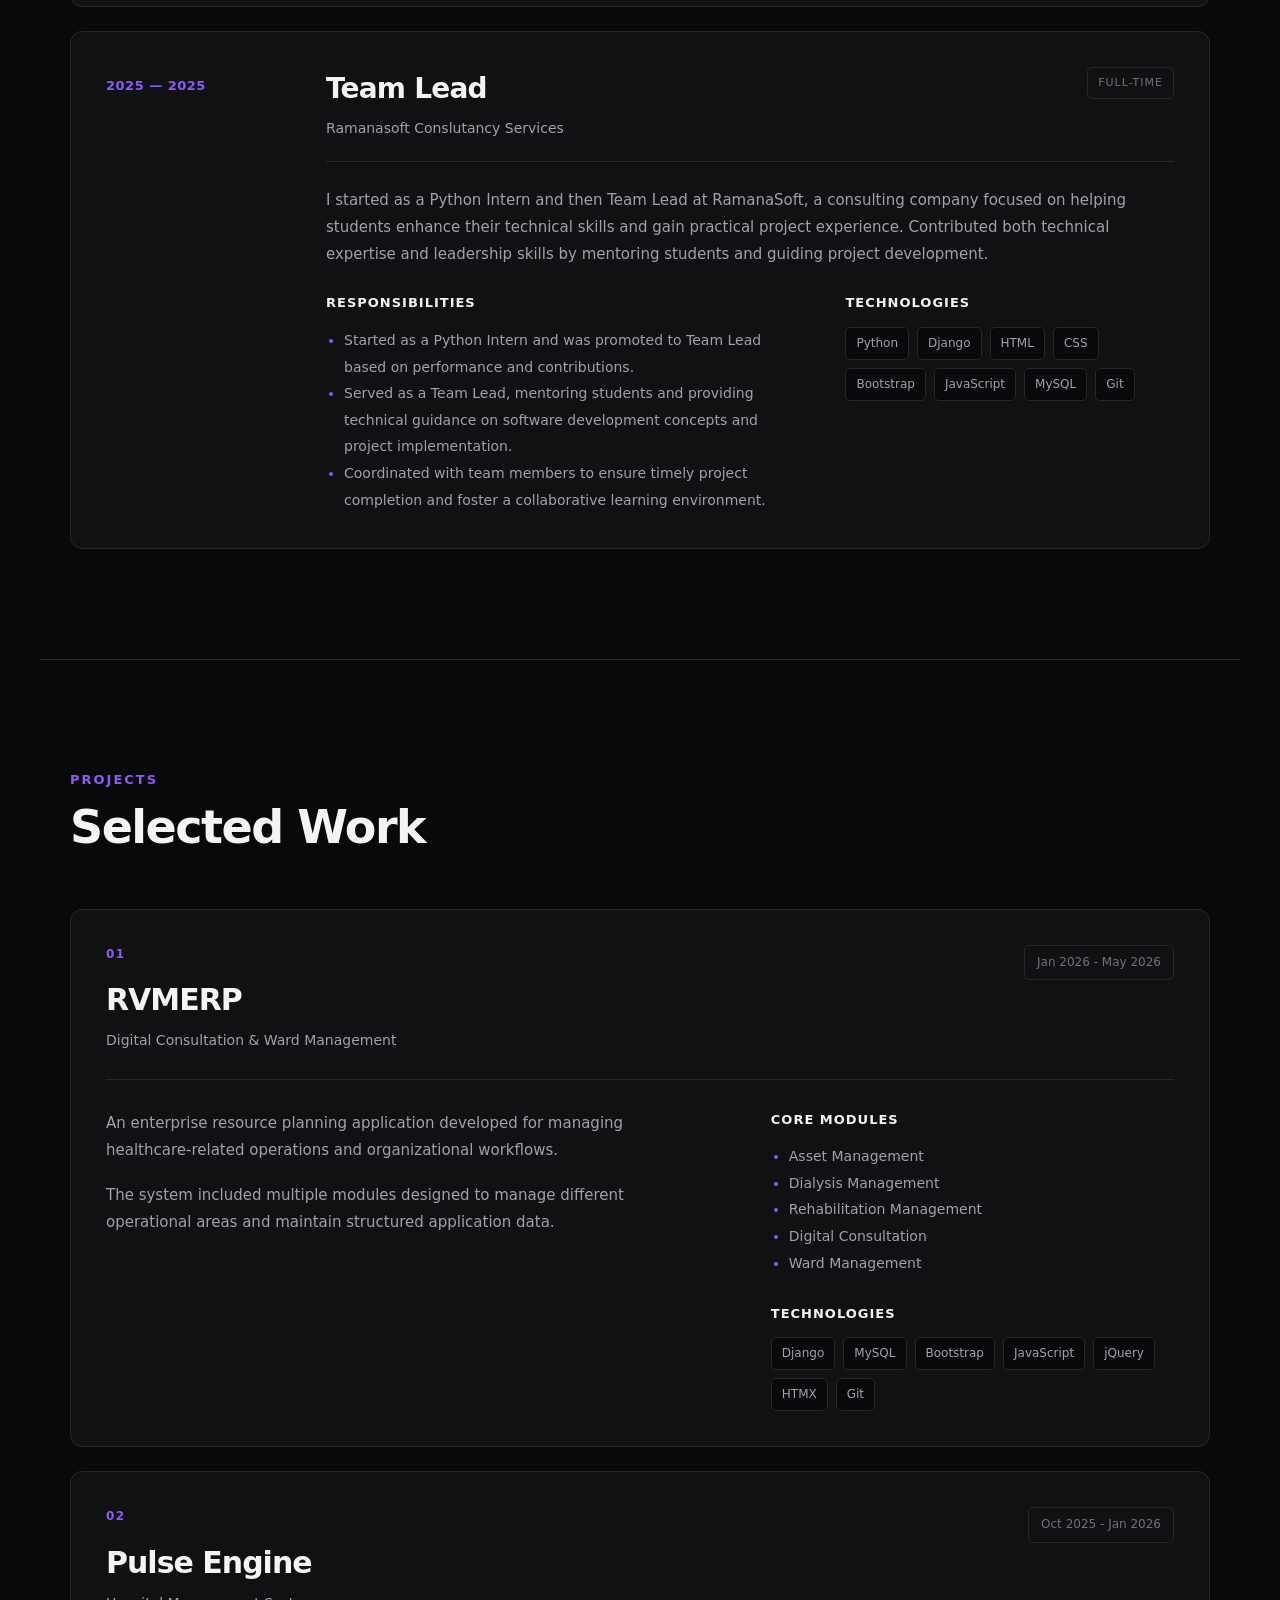
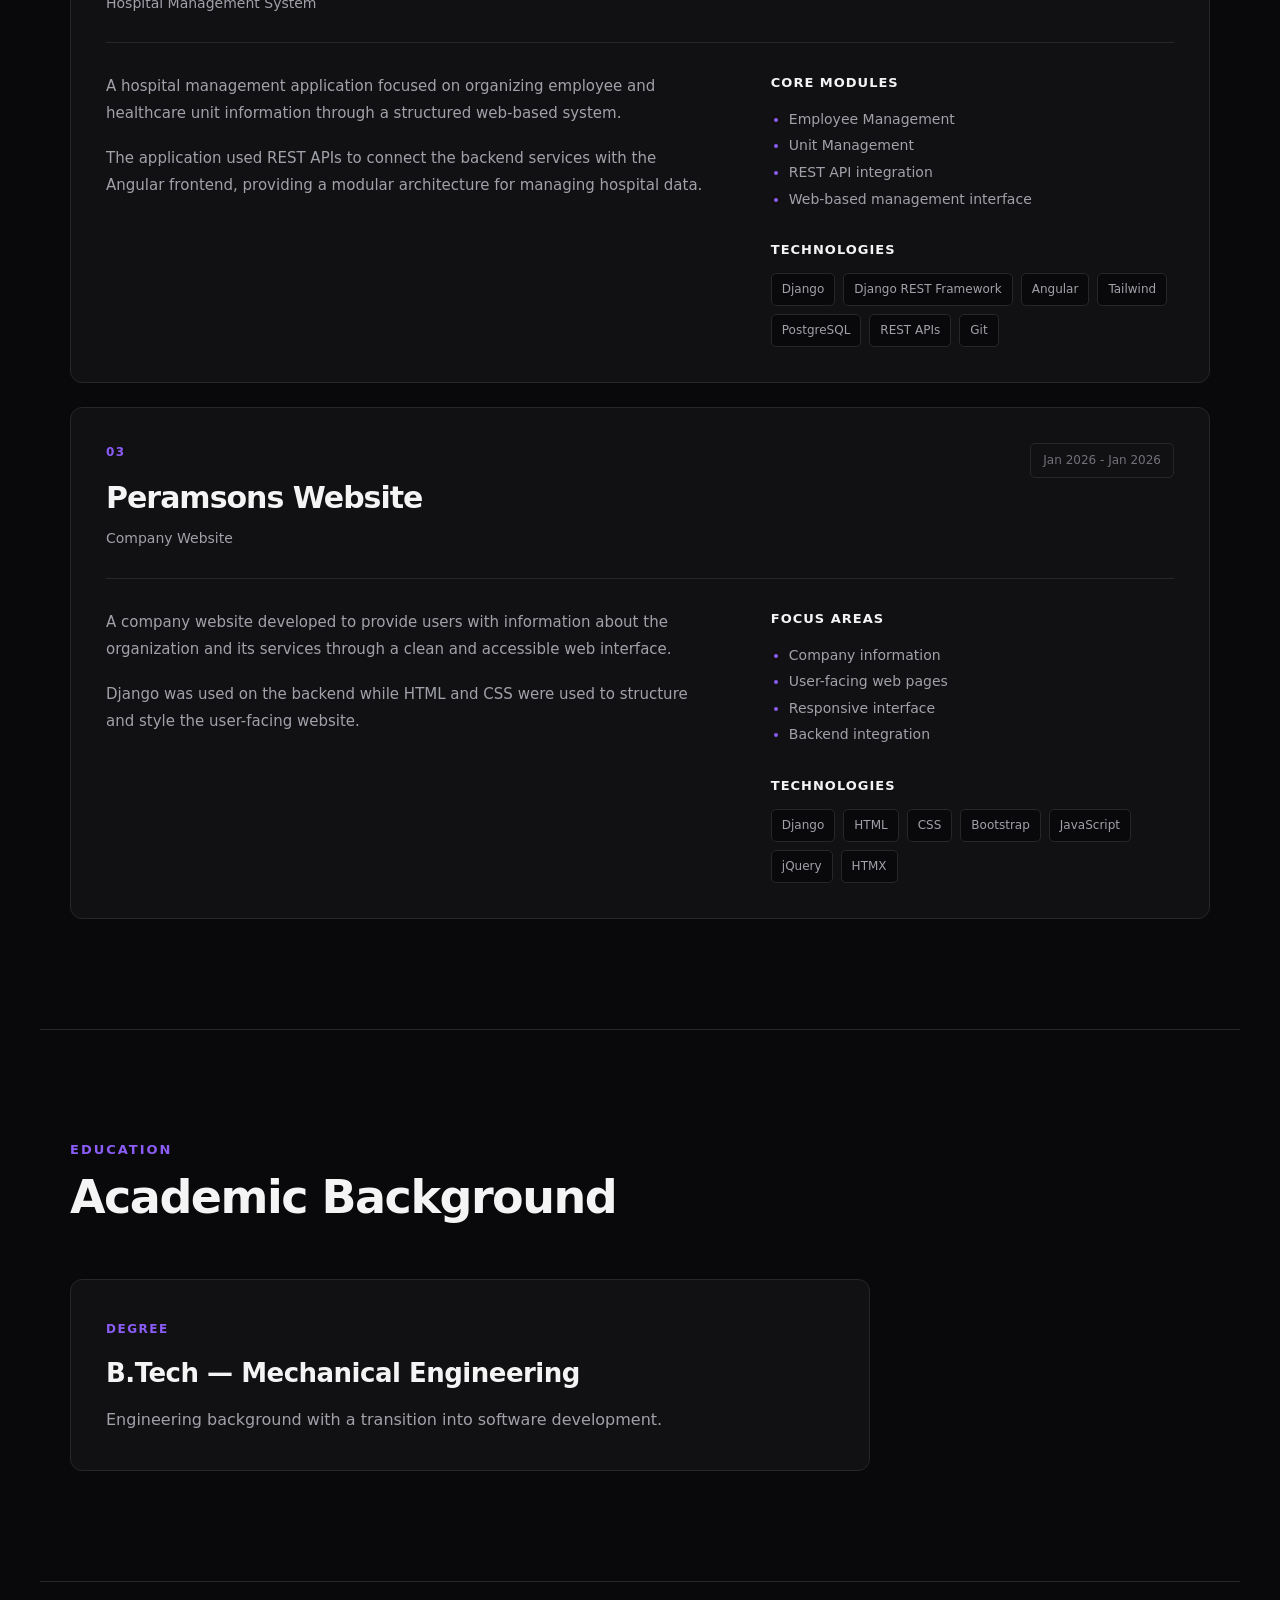
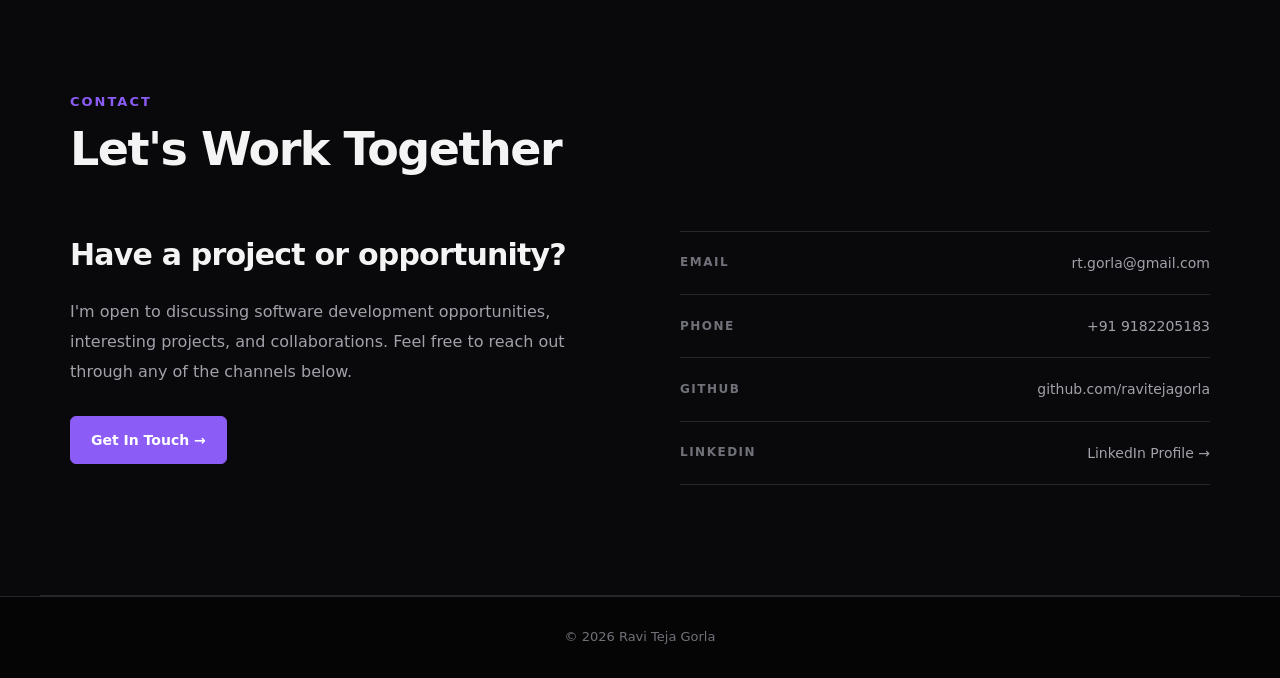
==== commit 56bef368: "done with website" ====
--- a/index.html
+++ b/index.html
@@ -157,7 +157,138 @@
             </div>
         </section>
         <section id="experience">
-            
+            <div class="section-heading">
+                <p>Experience</p>
+                <h2>Professional Experience</h2>
+            </div>
+            <div class="experience-list">
+                <!-- Experience 01 -->
+                <article class="experience-card">
+                    <div class="experience-period">
+                        <span>2025 — 2026</span>
+                    </div>
+                    <div class="experience-main">
+                        <div class="experience-heading">
+                            <div>
+                                <h3>Jr. Software Developer</h3>
+                                <p class="company-name">
+                                    Peramsons Software Development PVT. LTD.
+                                </p>
+                            </div>
+                            <span class="experience-type">
+                                Full-time
+                            </span>
+                        </div>
+                        <p class="experience-summary">
+                            Worked as a Junior Software Developer, contributing
+                            to the development and maintenance of web applications
+                            using Python-based backend technologies and modern
+                            frontend frameworks.
+                        </p>
+                        <div class="experience-details">
+                            <div>
+                                <span>Responsibilities</span>
+                                <ul>
+                                    <li>
+                                        Developed and maintained web application
+                                        features using Django and Python.
+                                    </li>
+                                    <li>
+                                        Built and integrated REST APIs using
+                                        Django REST Framework.
+                                    </li>
+                                    <li>
+                                        Worked with frontend interfaces using
+                                        Angular, HTML, CSS and JavaScript.
+                                    </li>
+                                    <li>
+                                        Designed and worked with relational
+                                        database structures and application data.
+                                    </li>
+                                    <li>
+                                        Collaborated on application modules,
+                                        debugging and feature improvements.
+                                    </li>
+                                </ul>
+                            </div>
+                            <div>
+                                <span>Technologies</span>
+                                <div class="experience-tags">
+                                    <span>Python</span>
+                                    <span>Django</span>
+                                    <span>DRF</span>
+                                    <span>HTML</span>
+                                    <span>CSS</span>
+                                    <span>Bootstrap / Tailwind</span>
+                                    <span>jQuery</span>
+                                    <span>HTMX</span>
+                                    <span>JavaScript</span>
+                                    <span>Angular</span>
+                                    <span>MySQL</span>
+                                    <span>Git</span>
+                                </div>
+                            </div>
+                        </div>
+                    </div>
+                </article>
+                <article class="experience-card">
+                    <div class="experience-period">
+                        <span>2025 — 2025</span>
+                    </div>
+                    <div class="experience-main">
+                        <div class="experience-heading">
+                            <div>
+                                <h3>Team Lead</h3>
+                                <p class="company-name">
+                                    Ramanasoft Conslutancy Services
+                                </p>
+                            </div>
+                            <span class="experience-type">
+                                Full-time
+                            </span>
+                        </div>
+                        <p class="experience-summary">
+                            I started as a Python Intern and then Team Lead at RamanaSoft, a consulting company
+                            focused on helping students enhance their technical skills and gain practical project
+                            experience. Contributed both technical expertise and leadership skills by mentoring
+                            students and guiding project development.
+                        </p>
+                        <div class="experience-details">
+                            <div>
+                                <span>Responsibilities</span>
+                                <ul>
+                                    <li>
+                                        Started as a Python Intern and was promoted to Team Lead based on performance
+                                        and
+                                        contributions.
+                                    </li>
+                                    <li>
+                                        Served as a Team Lead, mentoring students and providing technical guidance on
+                                        software development concepts and project implementation.
+                                    </li>
+                                    <li>
+                                        Coordinated with team members to ensure timely project completion and foster a
+                                        collaborative learning environment.
+                                    </li>
+                                </ul>
+                            </div>
+                            <div>
+                                <span>Technologies</span>
+                                <div class="experience-tags">
+                                    <span>Python</span>
+                                    <span>Django</span>
+                                    <span>HTML</span>
+                                    <span>CSS</span>
+                                    <span>Bootstrap</span>
+                                    <span>JavaScript</span>
+                                    <span>MySQL</span>
+                                    <span>Git</span>
+                                </div>
+                            </div>
+                        </div>
+                    </div>
+                </article>
+            </div>
         </section>
         <section id="projects">
             <div class="section-heading">
@@ -320,7 +451,7 @@
                 </div>
             </article>
         </section>
-        <section class="education" id="education">
+        <section id="education">
             <div class="section-heading">
                 <p>Education</p>
                 <h2>Academic Background</h2>
@@ -336,7 +467,60 @@
                 </div>
             </div>
         </section>
-        <section id="contact"></section>
+        <section id="contact">
+            <div class="section-heading">
+                <p>Contact</p>
+                <h2>Let's Work Together</h2>
+            </div>
+            <div class="contact-container">
+                <div class="contact-intro">
+                    <h3>Have a project or opportunity?</h3>
+                    <p>
+                        I'm open to discussing software development opportunities,
+                        interesting projects, and collaborations. Feel free to
+                        reach out through any of the channels below.
+                    </p>
+                    <a href="mailto:rt.gorla@gmail.com" class="contact-button">
+                        Get In Touch →
+                    </a>
+                </div>
+                <div class="contact-details">
+                    <a href="mailto:rt.gorla@gmail.com" class="contact-item">
+                        <span class="contact-label">Email</span>
+                        <span class="contact-value">
+                            rt.gorla@gmail.com
+                        </span>
+                    </a>
+
+                    <a href="tel:+919182205183" class="contact-item">
+                        <span class="contact-label">Phone</span>
+                        <span class="contact-value">
+                            +91 9182205183
+                        </span>
+                    </a>
+
+
+                    <a href="https://github.com/ravitejagorla" target="_blank" rel="noopener noreferrer"
+                        class="contact-item">
+                        <span class="contact-label">GitHub</span>
+                        <span class="contact-value">
+                            github.com/ravitejagorla
+                        </span>
+                    </a>
+
+
+                    <a href="https://www.linkedin.com/in/ravitejagorla/" target="_blank" rel="noopener noreferrer" class="contact-item">
+                        <span class="contact-label">LinkedIn</span>
+                        <span class="contact-value">
+                            LinkedIn Profile →
+                        </span>
+                    </a>
+
+                </div>
+
+            </div>
+
+        </section>
     </main>
     <footer>
         <p>&copy; 2026 Ravi Teja Gorla</p>
--- a/static/style.css
+++ b/static/style.css
@@ -1,7 +1,3 @@
-/* =========================================================
-   ROOT / THEME
-========================================================= */
-
 :root {
     --color-primary: #f4f4f5;
     --color-secondary: #a1a1aa;
@@ -16,11 +12,6 @@
     --max-width: 1200px;
 }
 
-
-/* =========================================================
-   RESET
-========================================================= */
-
 * {
     margin: 0;
     padding: 0;
@@ -38,10 +29,6 @@
     line-height: 1.6;
 }
 
-/* =========================================================
-   COMMON
-========================================================= */
-
 a {
     color: inherit;
 }
@@ -52,10 +39,6 @@
     margin: 0 auto;
     padding: 110px 30px;
 }
-
-/* =========================================================
-   HEADER
-========================================================= */
 
 header {
     position: sticky;
@@ -115,11 +98,6 @@
     transform: scaleX(1);
 }
 
-
-/* =========================================================
-   THEME BUTTON
-========================================================= */
-
 header button {
     width: 38px;
     height: 38px;
@@ -140,11 +118,6 @@
     background-color: var(--background-tertiary);
     transform: rotate(15deg);
 }
-
-
-/* =========================================================
-   HERO
-========================================================= */
 
 #hero {
     min-height: 650px;
@@ -193,14 +166,8 @@
     font-size: 16px;
 }
 
-
-/* =========================================================
-   HERO IMAGE
-========================================================= */
-
 #hero > img {
     width: 100%;
-    max-width: 430px;
     height: 430px;
     justify-self: center;
     object-fit: cover;
@@ -216,11 +183,6 @@
     filter: grayscale(0%);
     border-color: var(--border-hover);
 }
-
-
-/* =========================================================
-   SECTION HEADING
-========================================================= */
 
 .section-heading {
     margin-bottom: 55px;
@@ -241,11 +203,6 @@
     letter-spacing: -1.5px;
 }
 
-
-/* =========================================================
-   ABOUT
-========================================================= */
-
 #about {
     border-bottom: 1px solid var(--border-color);
 }
@@ -273,11 +230,6 @@
     font-size: 16px;
     line-height: 1.9;
 }
-
-
-/* =========================================================
-   ABOUT BUTTON
-========================================================= */
 
 .about-button {
     display: inline-flex;
@@ -300,11 +252,6 @@
     transform: translateY(-2px);
 }
 
-
-/* =========================================================
-   ABOUT HIGHLIGHTS
-========================================================= */
-
 .about-highlights {
     display: grid;
     grid-template-columns: 1fr 1fr;
@@ -345,11 +292,6 @@
     line-height: 1.6;
 }
 
-
-/* =========================================================
-   EMPTY SECTIONS
-========================================================= */
-
 #skills,
 #experience,
 #projects,
@@ -357,10 +299,6 @@
     min-height: 300px;
     border-bottom: 1px solid var(--border-color);
 }
-
-/* =========================================================
-   SKILLS
-========================================================= */
 
 #skills {
     border-bottom: 1px solid var(--border-color);
@@ -410,11 +348,6 @@
     line-height: 1.7;
 }
 
-
-/* =========================================================
-   SKILL TAGS
-========================================================= */
-
 .skill-tags {
     display: flex;
     flex-wrap: wrap;
@@ -437,9 +370,123 @@
     border-color: var(--color-accent);
 }
 
-/* =========================================================
-   PROJECTS
-========================================================= */
+#experience {
+    border-bottom: 1px solid var(--border-color);
+}
+
+.experience-list {
+    display: flex;
+    flex-direction: column;
+    gap: 24px;
+}
+
+.experience-card {
+    display: grid;
+    grid-template-columns: 170px 1fr;
+    gap: 50px;
+    padding: 35px;
+    background-color: var(--background-secondary);
+    border: 1px solid var(--border-color);
+    border-radius: 12px;
+    transition: transform 0.3s ease, border-color 0.3s ease;
+}
+
+.experience-card:hover {
+    transform: translateY(-5px);
+    border-color: var(--border-hover);
+}
+
+.experience-period {
+    padding-top: 5px;
+}
+
+.experience-period span {
+    color: var(--color-accent);
+    font-size: 13px;
+    font-weight: 600;
+    letter-spacing: 0.5px;
+}
+
+.experience-heading {
+    display: flex;
+    justify-content: space-between;
+    align-items: flex-start;
+    gap: 25px;
+    padding-bottom: 22px;
+    border-bottom: 1px solid var(--border-color);
+}
+
+.experience-heading h3 {
+    margin-bottom: 5px;
+    font-size: 28px;
+    letter-spacing: -0.8px;
+}
+
+.company-name {
+    color: var(--color-secondary);
+    font-size: 14px;
+}
+
+.experience-type {
+    padding: 6px 10px;
+    border: 1px solid var(--border-color);
+    border-radius: 5px;
+    color: var(--color-muted);
+    font-size: 11px;
+    text-transform: uppercase;
+    letter-spacing: 1px;
+    white-space: nowrap;
+}
+
+.experience-summary {
+    max-width: 800px;
+    margin: 25px 0;
+    color: var(--color-secondary);
+    font-size: 15px;
+    line-height: 1.8;
+}
+
+.experience-details {
+    display: grid;
+    grid-template-columns: 1fr 0.7fr;
+    gap: 50px;
+}
+
+.experience-details > div > span {
+    display: block;
+    margin-bottom: 13px;
+    color: var(--color-primary);
+    font-size: 13px;
+    font-weight: 600;
+    text-transform: uppercase;
+    letter-spacing: 1px;
+}
+
+.experience-details ul {
+    padding-left: 18px;
+    color: var(--color-secondary);
+    font-size: 14px;
+    line-height: 1.9;
+}
+
+.experience-details li::marker {
+    color: var(--color-accent);
+}
+
+.experience-tags {
+    display: flex;
+    flex-wrap: wrap;
+    gap: 8px;
+}
+
+.experience-tags span {
+    padding: 6px 10px;
+    background-color: var(--background-color);
+    border: 1px solid var(--border-color);
+    border-radius: 5px;
+    color: var(--color-secondary);
+    font-size: 12px;
+}
 
 #projects {
     border-bottom: 1px solid var(--border-color);
@@ -462,11 +509,6 @@
     transform: translateY(-5px);
     border-color: var(--border-hover);
 }
-
-
-/* =========================================================
-   PROJECT HEADER
-========================================================= */
 
 .project-header {
     display: flex;
@@ -506,11 +548,6 @@
     white-space: nowrap;
 }
 
-
-/* =========================================================
-   PROJECT CONTENT
-========================================================= */
-
 .project-content {
     display: grid;
     grid-template-columns: 1.2fr 0.8fr;
@@ -528,11 +565,6 @@
     font-size: 15px;
     line-height: 1.8;
 }
-
-
-/* =========================================================
-   PROJECT DETAILS
-========================================================= */
 
 .project-details {
     display: flex;
@@ -561,11 +593,6 @@
     color: var(--color-accent);
 }
 
-
-/* =========================================================
-   PROJECT TECHNOLOGY TAGS
-========================================================= */
-
 .project-tags {
     display: flex;
     flex-wrap: wrap;
@@ -580,11 +607,6 @@
     color: var(--color-secondary);
     font-size: 12px;
 }
-
-
-/* =========================================================
-   EDUCATION
-========================================================= */
 
 #education {
     border-bottom: 1px solid var(--border-color);
@@ -623,10 +645,93 @@
     line-height: 1.8;
 }
 
-
-/* =========================================================
-   FOOTER
-========================================================= */
+#contact {
+    border-bottom: 1px solid var(--border-color);
+}
+
+.contact-container {
+    display: grid;
+    grid-template-columns: 1fr 1fr;
+    gap: 80px;
+    align-items: start;
+}
+
+.contact-intro {
+    max-width: 600px;
+}
+
+.contact-intro h3 {
+    margin-bottom: 18px;
+    font-size: 30px;
+    letter-spacing: -0.8px;
+}
+
+.contact-intro p {
+    margin-bottom: 28px;
+    color: var(--color-secondary);
+    font-size: 16px;
+    line-height: 1.9;
+}
+
+.contact-button {
+    display: inline-flex;
+    align-items: center;
+    padding: 12px 20px;
+    background-color: var(--color-accent);
+    border: 1px solid var(--color-accent);
+    border-radius: 6px;
+    color: white;
+    text-decoration: none;
+    font-size: 14px;
+    font-weight: 600;
+    transition: background-color 0.25s ease, border-color 0.25s ease, transform 0.25s ease;
+}
+
+.contact-button:hover {
+    background-color: var(--color-accent-hover);
+    border-color: var(--color-accent-hover);
+    transform: translateY(-2px);
+}
+
+.contact-details {
+    display: flex;
+    flex-direction: column;
+    border-top: 1px solid var(--border-color);
+}
+
+.contact-item {
+    display: flex;
+    justify-content: space-between;
+    align-items: center;
+    gap: 30px;
+    padding: 20px 0;
+    border-bottom: 1px solid var(--border-color);
+    text-decoration: none;
+    transition: padding-left 0.25s ease, color 0.25s ease;
+}
+
+.contact-item:hover {
+    padding-left: 8px;
+}
+
+.contact-label {
+    color: var(--color-muted);
+    font-size: 12px;
+    font-weight: 600;
+    text-transform: uppercase;
+    letter-spacing: 1.5px;
+}
+
+.contact-value {
+    color: var(--color-secondary);
+    font-size: 14px;
+    text-align: right;
+    transition: color 0.25s ease;
+}
+
+.contact-item:hover .contact-value {
+    color: var(--color-accent);
+}
 
 footer {
     padding: 30px;
@@ -636,11 +741,6 @@
     text-align: center;
     font-size: 13px;
 }
-
-
-/* =========================================================
-   DARK / LIGHT MODE
-========================================================= */
 
 .dark-mode {
     --color-primary: #18181b;
@@ -662,11 +762,6 @@
     color: #a1a1aa;
 }
 
-
-/* =========================================================
-   RESPONSIVE — TABLET
-========================================================= */
-
 @media (max-width: 900px) {
     header {
         padding: 18px 25px;
@@ -705,6 +800,22 @@
         gap: 50px;
     }
 
+    .experience-card {
+        grid-template-columns: 1fr;
+
+        gap: 20px;
+    }
+
+    .experience-period {
+        padding-top: 0;
+    }
+
+    .experience-details {
+        grid-template-columns: 1fr;
+
+        gap: 30px;
+    }
+
     .project-content {
         grid-template-columns: 1fr;
 
@@ -718,12 +829,13 @@
     .project-tech-label {
         white-space: normal;
     }
-}
-
-
-/* =========================================================
-   RESPONSIVE — MOBILE
-========================================================= */
+
+    .contact-container {
+        grid-template-columns: 1fr;
+
+        gap: 50px;
+    }
+}
 
 @media (max-width: 650px) {
     header {
@@ -797,6 +909,24 @@
         grid-template-columns: 1fr;
     }
 
+    .experience-card {
+        padding: 25px;
+    }
+
+    .experience-heading {
+        flex-direction: column;
+
+        gap: 12px;
+    }
+
+    .experience-heading h3 {
+        font-size: 24px;
+    }
+
+    .experience-type {
+        align-self: flex-start;
+    }
+
     .project-card {
         padding: 25px;
     }
@@ -816,4 +946,18 @@
     .education-card h3 {
         font-size: 22px;
     }
-}
+
+    .contact-item {
+        align-items: flex-start;
+
+        flex-direction: column;
+
+        gap: 5px;
+    }
+
+    .contact-value {
+        text-align: left;
+
+        word-break: break-word;
+    }
+}
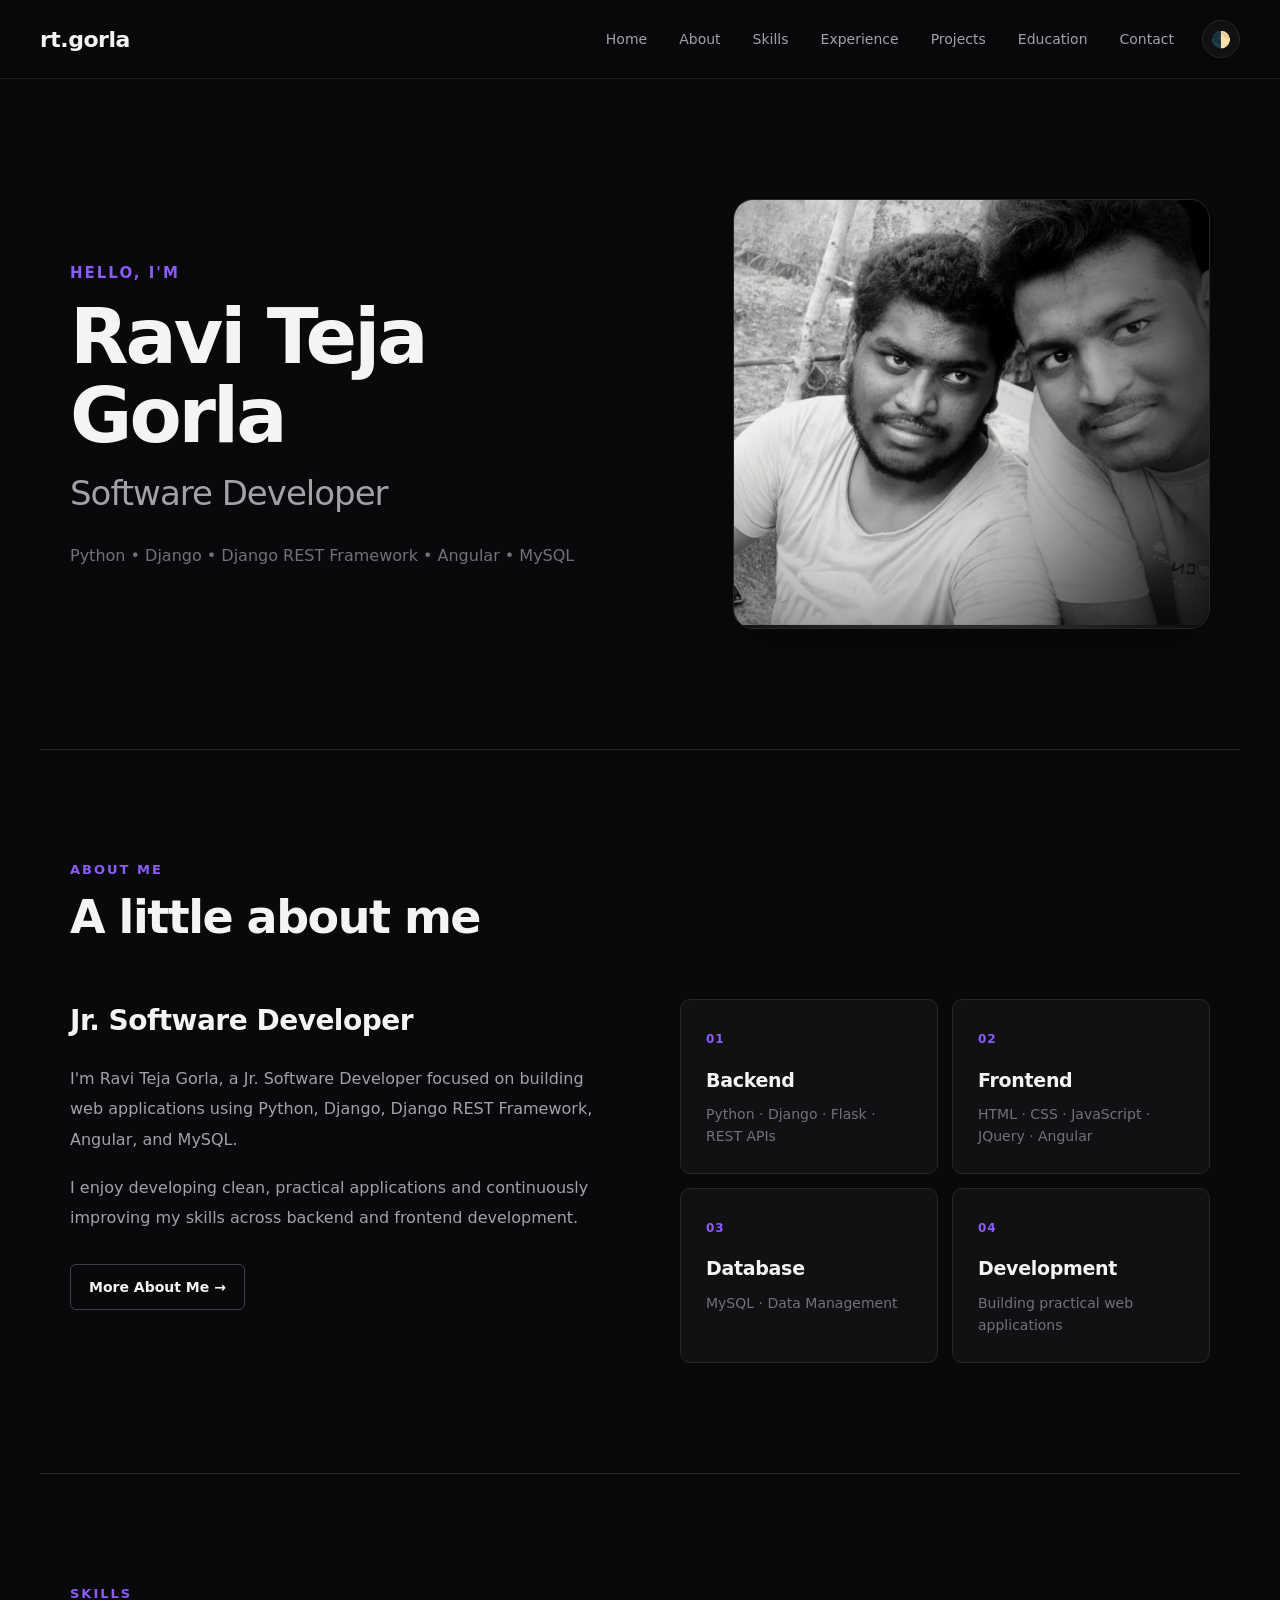
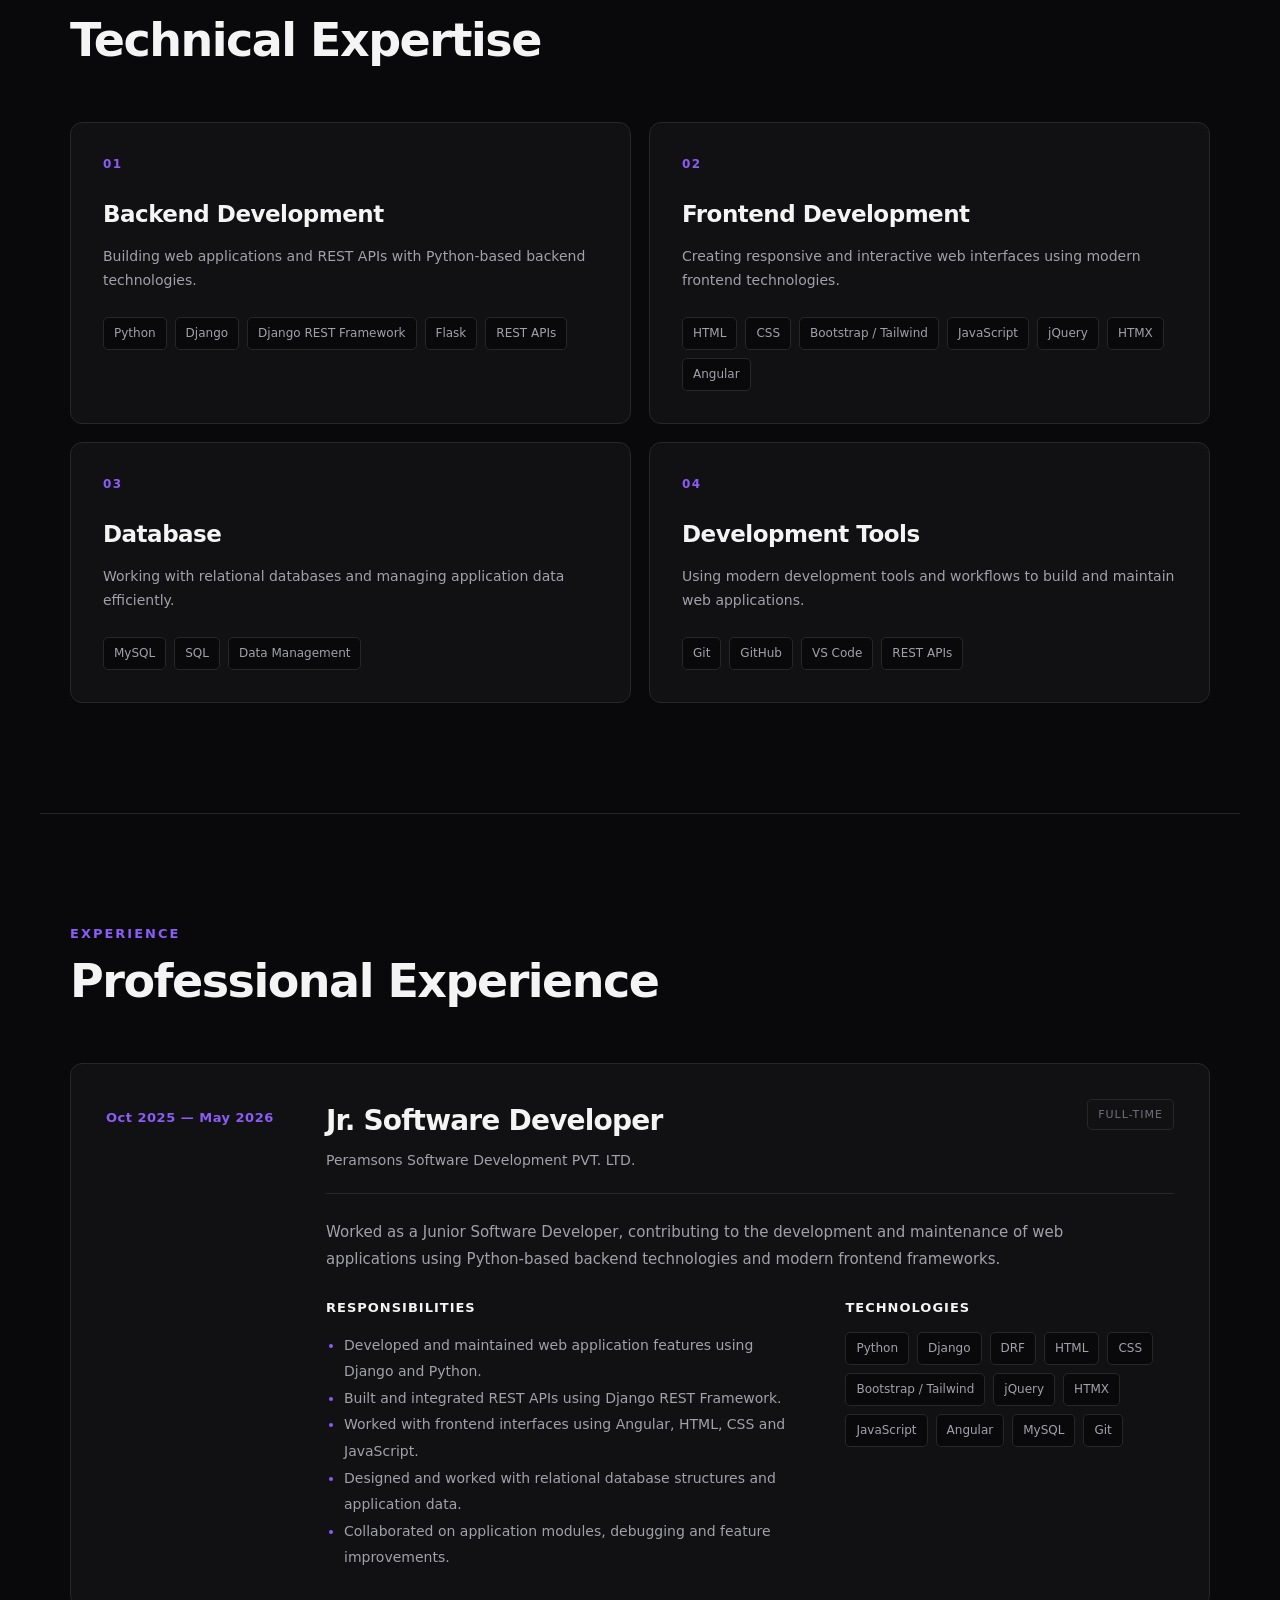
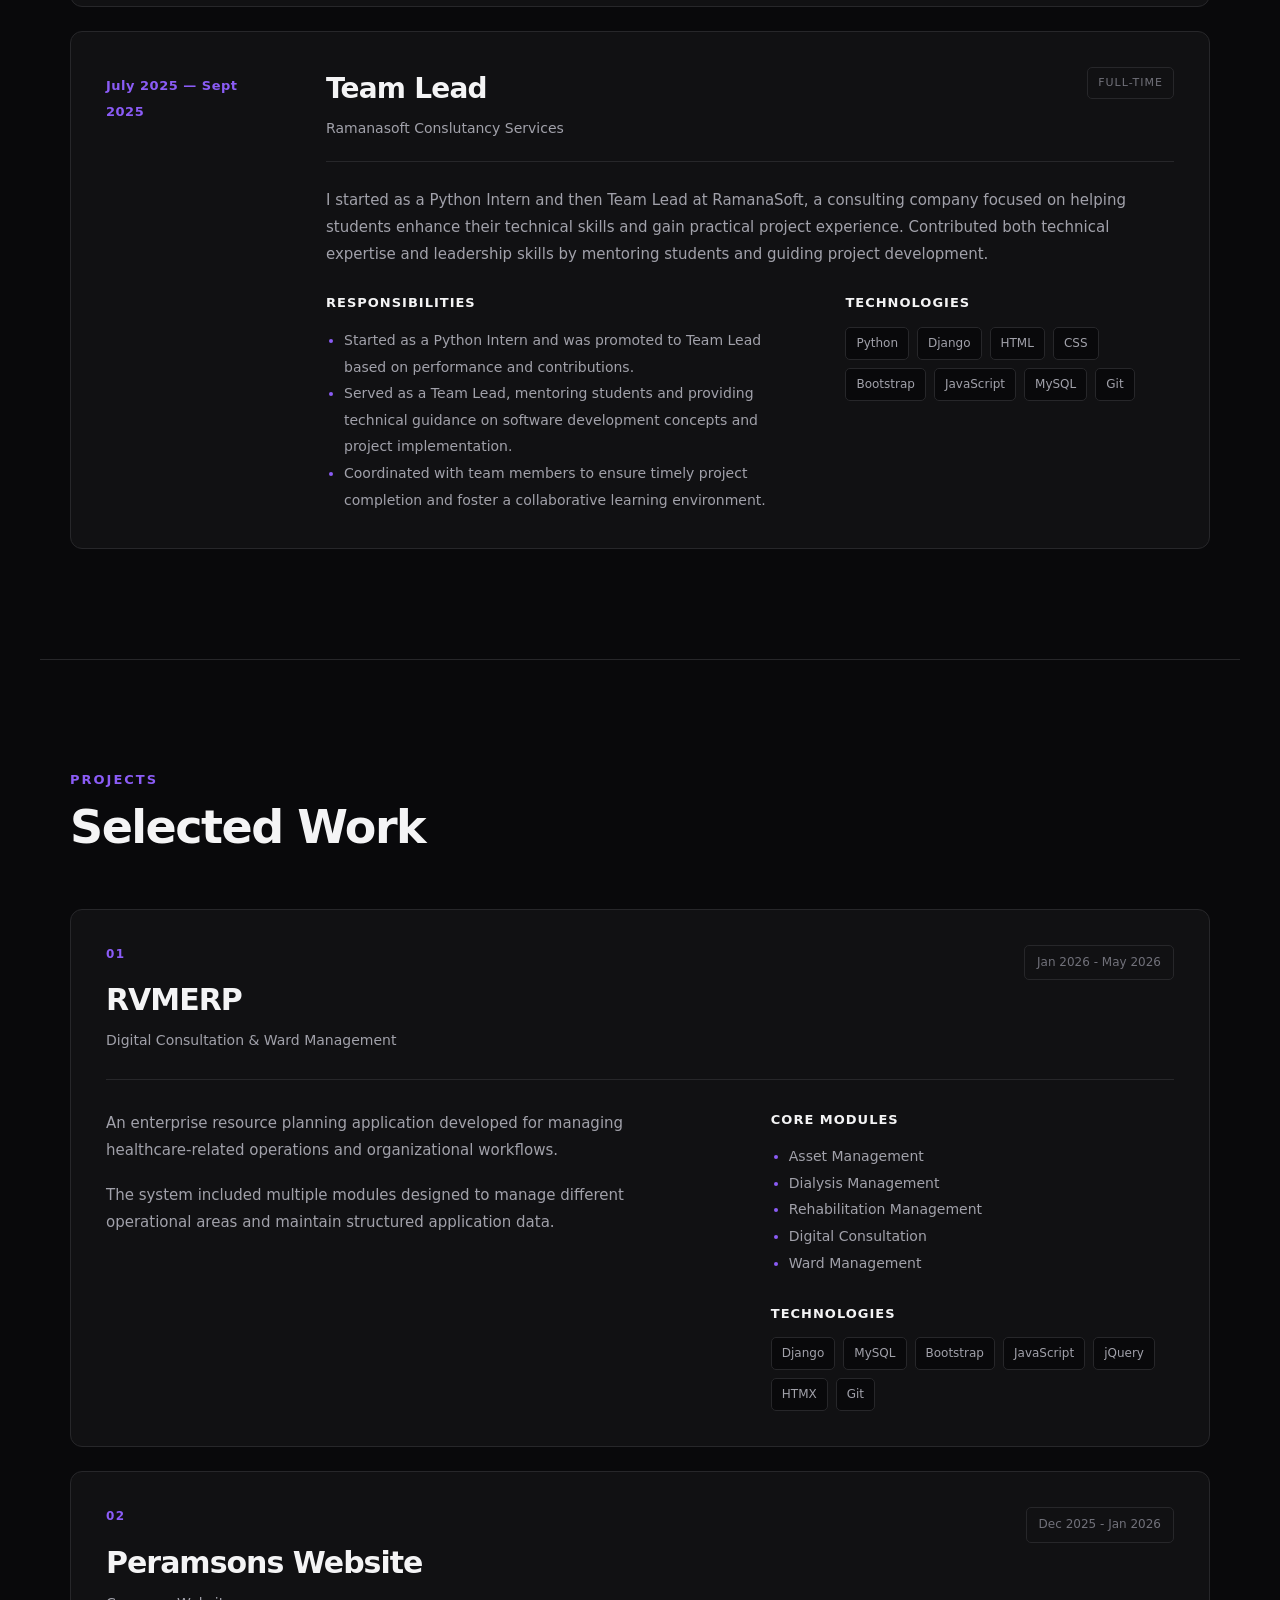
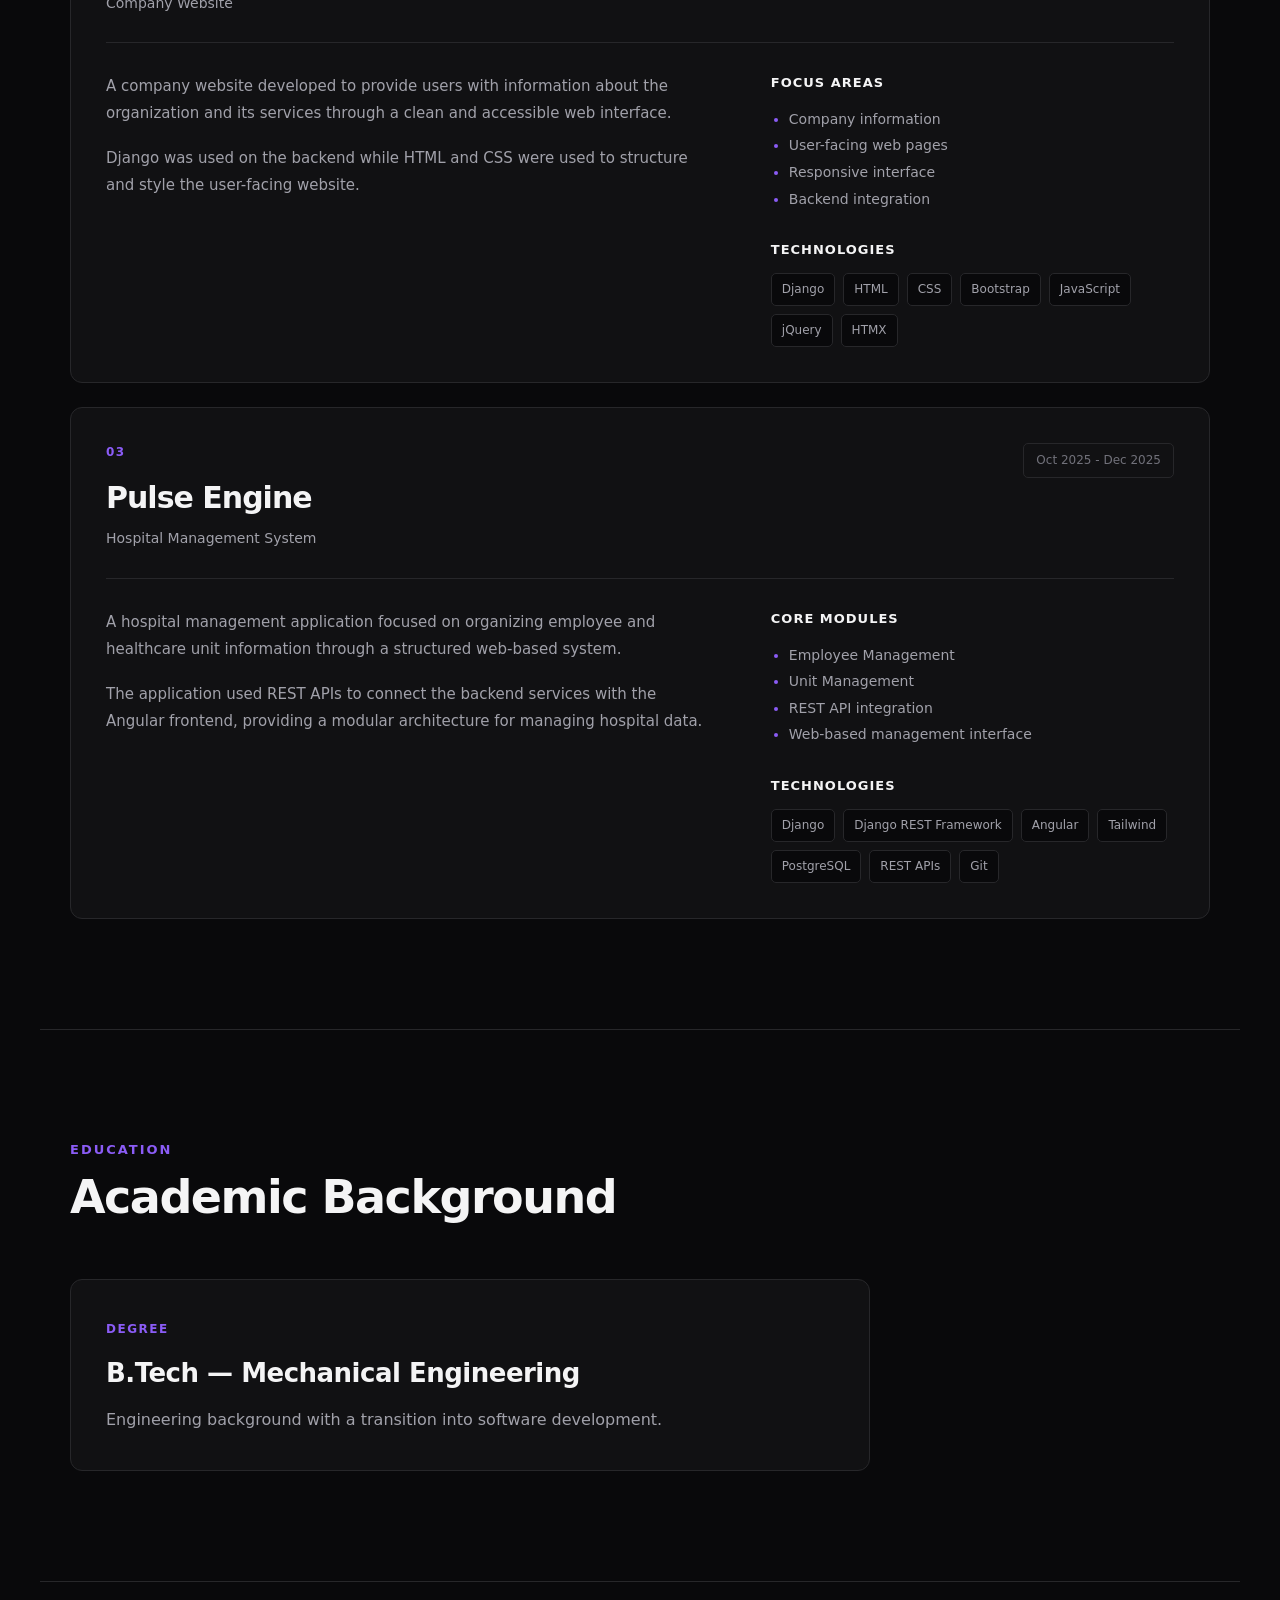
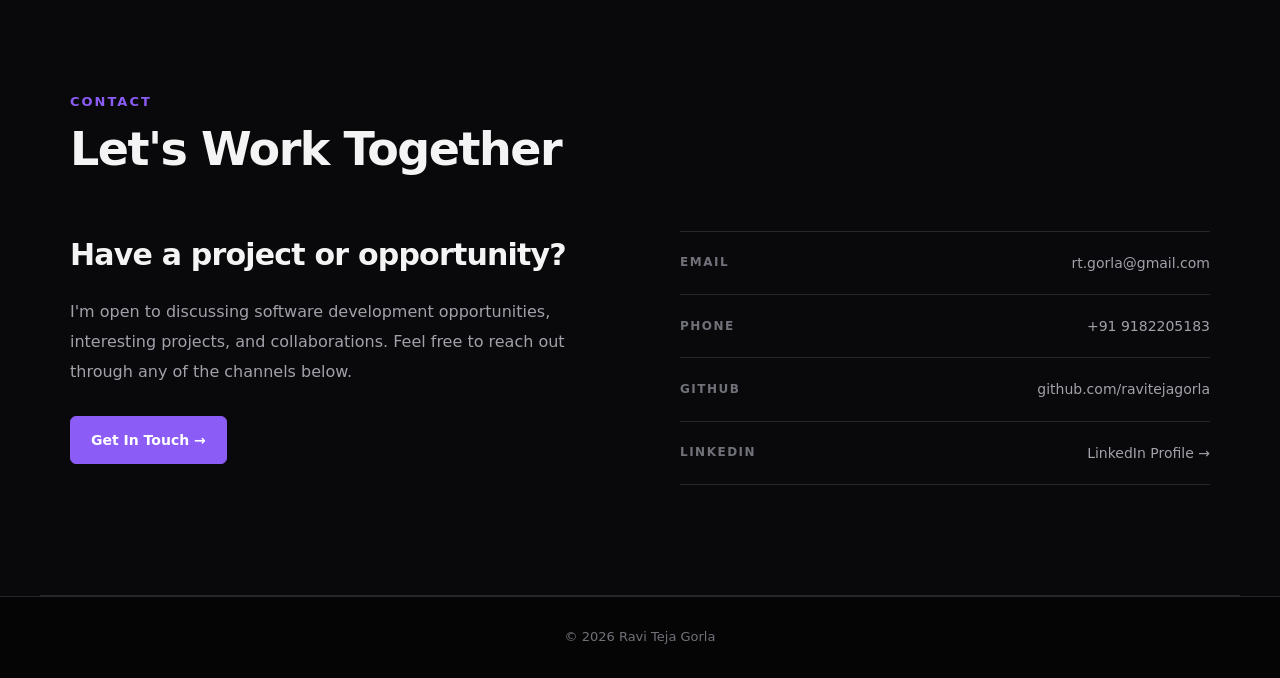
==== commit a8586481: "updated" ====
--- a/index.html
+++ b/index.html
@@ -1,530 +1,493 @@
-<!DOCTYPE html>
+<!doctype html>
 <html lang="en">
 <head>
-    <meta charset="UTF-8">
-    <meta name="viewport" content="width=device-width, initial-scale=1.0">
-    <title>Ravi Teja Gorla - Portfolio</title>
-    <link rel="stylesheet" href="./static/style.css">
+  <meta charset="UTF-8" />
+  <meta name="viewport" content="width=device-width, initial-scale=1.0" />
+  <title>Ravi Teja Gorla - Portfolio</title>
+  <link rel="stylesheet" href="./static/style.css" />
 </head>
 <body>
-    <header>
-        <span>rt.gorla</span>
-        <nav>
-            <a href="#hero">Home</a>
-            <a href="#about">About</a>
-            <a href="#skills">Skills</a>
-            <a href="#experience">Experience</a>
-            <a href="#projects">Projects</a>
-            <a href="#education">Education</a>
-            <a href="#contact">Contact</a>
-            <button type="button" onclick="document.body.classList.toggle('dark-mode')">🌓</button>
-        </nav>
-    </header>
-    <main>
-        <section id="hero">
-            <div>
-                <p>Hello, I'm</p>
-                <h1>Ravi Teja Gorla</h1>
-                <h2>Software Developer</h2>
-                <p>Python • Django • Django REST Framework • Angular • MySQL</p>
-            </div>
-            <img src="./assets/images/IMG_20251221_080742.jpg" alt="Ravi Teja Gorla">
-        </section>
-        <section id="about">
-            <div class="section-heading">
-                <p>About Me</p>
-                <h2>A little about me</h2>
-            </div>
-            <div>
-                <div class="about-preview">
-                    <div class="about-content">
-                        <h3>Jr. Software Developer</h3>
-                        <p>
-                            I'm Ravi Teja Gorla, a Jr. Software Developer focused on
-                            building web applications using Python, Django, Django REST
-                            Framework, Angular, and MySQL.
-                        </p>
-                        <p>
-                            I enjoy developing clean, practical applications and
-                            continuously improving my skills across backend and frontend
-                            development.
-                        </p>
-                        <a href="#about" class="about-button">
-                            More About Me →
-                        </a>
-                    </div>
-                    <div class="about-highlights">
-                        <div class="highlight">
-                            <span>01</span>
-                            <h4>Backend</h4>
-                            <p>Python · Django · Flask · REST APIs</p>
-                        </div>
-                        <div class="highlight">
-                            <span>02</span>
-                            <h4>Frontend</h4>
-                            <p>HTML · CSS · JavaScript · JQuery · Angular</p>
-                        </div>
-                        <div class="highlight">
-                            <span>03</span>
-                            <h4>Database</h4>
-                            <p>MySQL · Data Management</p>
-                        </div>
-                        <div class="highlight">
-                            <span>04</span>
-                            <h4>Development</h4>
-                            <p>Building practical web applications</p>
-                        </div>
-                    </div>
+  <header>
+    <span>rt.gorla</span>
+    <nav>
+      <a href="#hero">Home</a>
+      <a href="#about">About</a>
+      <a href="#skills">Skills</a>
+      <a href="#experience">Experience</a>
+      <a href="#projects">Projects</a>
+      <a href="#education">Education</a>
+      <a href="#contact">Contact</a>
+      <button type="button" onclick="document.body.classList.toggle('dark-mode')">🌓</button>
+    </nav>
+  </header>
+  <main>
+    <section id="hero">
+      <div>
+        <p>Hello, I'm</p>
+        <h1>Ravi Teja Gorla</h1>
+        <h2>Software Developer</h2>
+        <p>Python • Django • Django REST Framework • Angular • MySQL</p>
+      </div>
+      <img src="./assets/images/IMG_20251221_080742.jpg" alt="Ravi Teja Gorla" />
+    </section>
+    <section id="about">
+      <div class="section-heading">
+        <p>About Me</p>
+        <h2>A little about me</h2>
+      </div>
+      <div>
+        <div class="about-preview">
+          <div class="about-content">
+            <h3>Jr. Software Developer</h3>
+            <p>
+              I'm Ravi Teja Gorla, a Jr. Software Developer focused on
+              building web applications using Python, Django, Django REST
+              Framework, Angular, and MySQL.
+            </p>
+            <p>
+              I enjoy developing clean, practical applications and
+              continuously improving my skills across backend and frontend
+              development.
+            </p>
+            <a href="#about" class="about-button"> More About Me → </a>
+          </div>
+          <div class="about-highlights">
+            <div class="highlight">
+              <span>01</span>
+              <h4>Backend</h4>
+              <p>Python · Django · Flask · REST APIs</p>
+            </div>
+            <div class="highlight">
+              <span>02</span>
+              <h4>Frontend</h4>
+              <p>HTML · CSS · JavaScript · JQuery · Angular</p>
+            </div>
+            <div class="highlight">
+              <span>03</span>
+              <h4>Database</h4>
+              <p>MySQL · Data Management</p>
+            </div>
+            <div class="highlight">
+              <span>04</span>
+              <h4>Development</h4>
+              <p>Building practical web applications</p>
+            </div>
+          </div>
+        </div>
+      </div>
+    </section>
+    <section id="skills">
+      <div class="section-heading">
+        <p>Skills</p>
+        <h2>Technical Expertise</h2>
+      </div>
+
+      <div class="skills-grid">
+        <div class="skill-card">
+          <span class="skill-number">01</span>
+
+          <h3>Backend Development</h3>
+
+          <p>
+            Building web applications and REST APIs with Python-based backend
+            technologies.
+          </p>
+
+          <div class="skill-tags">
+            <span>Python</span>
+            <span>Django</span>
+            <span>Django REST Framework</span>
+            <span>Flask</span>
+            <span>REST APIs</span>
+          </div>
+        </div>
+
+        <div class="skill-card">
+          <span class="skill-number">02</span>
+          <h3>Frontend Development</h3>
+          <p>
+            Creating responsive and interactive web interfaces using modern
+            frontend technologies.
+          </p>
+          <div class="skill-tags">
+            <span>HTML</span>
+            <span>CSS</span>
+            <span>Bootstrap / Tailwind</span>
+            <span>JavaScript</span>
+            <span>jQuery</span>
+            <span>HTMX</span>
+            <span>Angular</span>
+          </div>
+        </div>
+
+        <div class="skill-card">
+          <span class="skill-number">03</span>
+          <h3>Database</h3>
+          <p>
+            Working with relational databases and managing application data
+            efficiently.
+          </p>
+          <div class="skill-tags">
+            <span>MySQL</span>
+            <span>SQL</span>
+            <span>Data Management</span>
+          </div>
+        </div>
+
+        <div class="skill-card">
+          <span class="skill-number">04</span>
+          <h3>Development Tools</h3>
+          <p>
+            Using modern development tools and workflows to build and maintain
+            web applications.
+          </p>
+          <div class="skill-tags">
+            <span>Git</span>
+            <span>GitHub</span>
+            <span>VS Code</span>
+            <span>REST APIs</span>
+          </div>
+        </div>
+      </div>
+    </section>
+    <section id="experience">
+      <div class="section-heading">
+        <p>Experience</p>
+        <h2>Professional Experience</h2>
+      </div>
+      <div class="experience-list">
+        <!-- Experience 01 -->
+        <article class="experience-card">
+          <div class="experience-period">
+            <span>Oct 2025 — May 2026</span>
+          </div>
+          <div class="experience-main">
+            <div class="experience-heading">
+              <div>
+                <h3>Jr. Software Developer</h3>
+                <p class="company-name">
+                  Peramsons Software Development PVT. LTD.
+                </p>
+              </div>
+              <span class="experience-type"> Full-time </span>
+            </div>
+            <p class="experience-summary">
+              Worked as a Junior Software Developer, contributing to the
+              development and maintenance of web applications using
+              Python-based backend technologies and modern frontend
+              frameworks.
+            </p>
+            <div class="experience-details">
+              <div>
+                <span>Responsibilities</span>
+                <ul>
+                  <li>
+                    Developed and maintained web application features using
+                    Django and Python.
+                  </li>
+                  <li>
+                    Built and integrated REST APIs using Django REST
+                    Framework.
+                  </li>
+                  <li>
+                    Worked with frontend interfaces using Angular, HTML, CSS
+                    and JavaScript.
+                  </li>
+                  <li>
+                    Designed and worked with relational database structures
+                    and application data.
+                  </li>
+                  <li>
+                    Collaborated on application modules, debugging and feature
+                    improvements.
+                  </li>
+                </ul>
+              </div>
+              <div>
+                <span>Technologies</span>
+                <div class="experience-tags">
+                  <span>Python</span>
+                  <span>Django</span>
+                  <span>DRF</span>
+                  <span>HTML</span>
+                  <span>CSS</span>
+                  <span>Bootstrap / Tailwind</span>
+                  <span>jQuery</span>
+                  <span>HTMX</span>
+                  <span>JavaScript</span>
+                  <span>Angular</span>
+                  <span>MySQL</span>
+                  <span>Git</span>
                 </div>
-
-            </div>
-        </section>
-        <section id="skills">
-
-            <div class="section-heading">
-                <p>Skills</p>
-                <h2>Technical Expertise</h2>
-            </div>
-
-            <div class="skills-grid">
-
-                <div class="skill-card">
-                    <span class="skill-number">01</span>
-
-                    <h3>Backend Development</h3>
-
-                    <p>
-                        Building web applications and REST APIs with
-                        Python-based backend technologies.
-                    </p>
-
-                    <div class="skill-tags">
-                        <span>Python</span>
-                        <span>Django</span>
-                        <span>Django REST Framework</span>
-                        <span>Flask</span>
-                        <span>REST APIs</span>
-                    </div>
+              </div>
+            </div>
+          </div>
+        </article>
+        <article class="experience-card">
+          <div class="experience-period">
+            <span>July 2025 — Sept 2025</span>
+          </div>
+          <div class="experience-main">
+            <div class="experience-heading">
+              <div>
+                <h3>Team Lead</h3>
+                <p class="company-name">Ramanasoft Conslutancy Services</p>
+              </div>
+              <span class="experience-type"> Full-time </span>
+            </div>
+            <p class="experience-summary">
+              I started as a Python Intern and then Team Lead at RamanaSoft, a
+              consulting company focused on helping students enhance their
+              technical skills and gain practical project experience.
+              Contributed both technical expertise and leadership skills by
+              mentoring students and guiding project development.
+            </p>
+            <div class="experience-details">
+              <div>
+                <span>Responsibilities</span>
+                <ul>
+                  <li>
+                    Started as a Python Intern and was promoted to Team Lead
+                    based on performance and contributions.
+                  </li>
+                  <li>
+                    Served as a Team Lead, mentoring students and providing
+                    technical guidance on software development concepts and
+                    project implementation.
+                  </li>
+                  <li>
+                    Coordinated with team members to ensure timely project
+                    completion and foster a collaborative learning
+                    environment.
+                  </li>
+                </ul>
+              </div>
+              <div>
+                <span>Technologies</span>
+                <div class="experience-tags">
+                  <span>Python</span>
+                  <span>Django</span>
+                  <span>HTML</span>
+                  <span>CSS</span>
+                  <span>Bootstrap</span>
+                  <span>JavaScript</span>
+                  <span>MySQL</span>
+                  <span>Git</span>
                 </div>
-
-
-                <div class="skill-card">
-                    <span class="skill-number">02</span>
-                    <h3>Frontend Development</h3>
-                    <p>
-                        Creating responsive and interactive web interfaces
-                        using modern frontend technologies.
-                    </p>
-                    <div class="skill-tags">
-                        <span>HTML</span>
-                        <span>CSS</span>
-                        <span>Bootstrap / Tailwind</span>
-                        <span>JavaScript</span>
-                        <span>jQuery</span>
-                        <span>HTMX</span>
-                        <span>Angular</span>
-                    </div>
-                </div>
-
-                <div class="skill-card">
-                    <span class="skill-number">03</span>
-                    <h3>Database</h3>
-                    <p>
-                        Working with relational databases and managing
-                        application data efficiently.
-                    </p>
-                    <div class="skill-tags">
-                        <span>MySQL</span>
-                        <span>SQL</span>
-                        <span>Data Management</span>
-                    </div>
-                </div>
-
-                <div class="skill-card">
-                    <span class="skill-number">04</span>
-                    <h3>Development Tools</h3>
-                    <p>
-                        Using modern development tools and workflows
-                        to build and maintain web applications.
-                    </p>
-                    <div class="skill-tags">
-                        <span>Git</span>
-                        <span>GitHub</span>
-                        <span>VS Code</span>
-                        <span>REST APIs</span>
-                    </div>
-                </div>
-            </div>
-        </section>
-        <section id="experience">
-            <div class="section-heading">
-                <p>Experience</p>
-                <h2>Professional Experience</h2>
-            </div>
-            <div class="experience-list">
-                <!-- Experience 01 -->
-                <article class="experience-card">
-                    <div class="experience-period">
-                        <span>2025 — 2026</span>
-                    </div>
-                    <div class="experience-main">
-                        <div class="experience-heading">
-                            <div>
-                                <h3>Jr. Software Developer</h3>
-                                <p class="company-name">
-                                    Peramsons Software Development PVT. LTD.
-                                </p>
-                            </div>
-                            <span class="experience-type">
-                                Full-time
-                            </span>
-                        </div>
-                        <p class="experience-summary">
-                            Worked as a Junior Software Developer, contributing
-                            to the development and maintenance of web applications
-                            using Python-based backend technologies and modern
-                            frontend frameworks.
-                        </p>
-                        <div class="experience-details">
-                            <div>
-                                <span>Responsibilities</span>
-                                <ul>
-                                    <li>
-                                        Developed and maintained web application
-                                        features using Django and Python.
-                                    </li>
-                                    <li>
-                                        Built and integrated REST APIs using
-                                        Django REST Framework.
-                                    </li>
-                                    <li>
-                                        Worked with frontend interfaces using
-                                        Angular, HTML, CSS and JavaScript.
-                                    </li>
-                                    <li>
-                                        Designed and worked with relational
-                                        database structures and application data.
-                                    </li>
-                                    <li>
-                                        Collaborated on application modules,
-                                        debugging and feature improvements.
-                                    </li>
-                                </ul>
-                            </div>
-                            <div>
-                                <span>Technologies</span>
-                                <div class="experience-tags">
-                                    <span>Python</span>
-                                    <span>Django</span>
-                                    <span>DRF</span>
-                                    <span>HTML</span>
-                                    <span>CSS</span>
-                                    <span>Bootstrap / Tailwind</span>
-                                    <span>jQuery</span>
-                                    <span>HTMX</span>
-                                    <span>JavaScript</span>
-                                    <span>Angular</span>
-                                    <span>MySQL</span>
-                                    <span>Git</span>
-                                </div>
-                            </div>
-                        </div>
-                    </div>
-                </article>
-                <article class="experience-card">
-                    <div class="experience-period">
-                        <span>2025 — 2025</span>
-                    </div>
-                    <div class="experience-main">
-                        <div class="experience-heading">
-                            <div>
-                                <h3>Team Lead</h3>
-                                <p class="company-name">
-                                    Ramanasoft Conslutancy Services
-                                </p>
-                            </div>
-                            <span class="experience-type">
-                                Full-time
-                            </span>
-                        </div>
-                        <p class="experience-summary">
-                            I started as a Python Intern and then Team Lead at RamanaSoft, a consulting company
-                            focused on helping students enhance their technical skills and gain practical project
-                            experience. Contributed both technical expertise and leadership skills by mentoring
-                            students and guiding project development.
-                        </p>
-                        <div class="experience-details">
-                            <div>
-                                <span>Responsibilities</span>
-                                <ul>
-                                    <li>
-                                        Started as a Python Intern and was promoted to Team Lead based on performance
-                                        and
-                                        contributions.
-                                    </li>
-                                    <li>
-                                        Served as a Team Lead, mentoring students and providing technical guidance on
-                                        software development concepts and project implementation.
-                                    </li>
-                                    <li>
-                                        Coordinated with team members to ensure timely project completion and foster a
-                                        collaborative learning environment.
-                                    </li>
-                                </ul>
-                            </div>
-                            <div>
-                                <span>Technologies</span>
-                                <div class="experience-tags">
-                                    <span>Python</span>
-                                    <span>Django</span>
-                                    <span>HTML</span>
-                                    <span>CSS</span>
-                                    <span>Bootstrap</span>
-                                    <span>JavaScript</span>
-                                    <span>MySQL</span>
-                                    <span>Git</span>
-                                </div>
-                            </div>
-                        </div>
-                    </div>
-                </article>
-            </div>
-        </section>
-        <section id="projects">
-            <div class="section-heading">
-                <p>Projects</p>
-                <h2>Selected Work</h2>
-            </div>
-            <article class="project-card">
-                <div class="project-header">
-                    <div>
-                        <span class="project-number">01</span>
-                        <h3>RVMERP</h3>
-                        <p class="project-type">
-                            Digital Consultation & Ward Management
-                        </p>
-                    </div>
-                    <span class="project-tech-label">
-                        Jan 2026 - May 2026
-                    </span>
-                </div>
-                <div class="project-content">
-                    <div class="project-description">
-                        <p>
-                            An enterprise resource planning application developed
-                            for managing healthcare-related operations and
-                            organizational workflows.
-                        </p>
-                        <p>
-                            The system included multiple modules designed to
-                            manage different operational areas and maintain
-                            structured application data.
-                        </p>
-                    </div>
-                    <div class="project-details">
-                        <div>
-                            <span>Core Modules</span>
-                            <ul>
-                                <li>Asset Management</li>
-                                <li>Dialysis Management</li>
-                                <li>Rehabilitation Management</li>
-                                <li>Digital Consultation</li>
-                                <li>Ward Management</li>
-                            </ul>
-                        </div>
-                        <div>
-                            <span>Technologies</span>
-                            <div class="project-tags">
-                                <span>Django</span>
-                                <span>MySQL</span>
-                                <span>Bootstrap</span>
-                                <span>JavaScript</span>
-                                <span>jQuery</span>
-                                <span>HTMX</span>
-                                <span>Git</span>
-                            </div>
-                        </div>
-                    </div>
-                </div>
-            </article>
-            <article class="project-card">
-                <div class="project-header">
-                    <div>
-                        <span class="project-number">02</span>
-                        <h3>Pulse Engine</h3>
-                        <p class="project-type">
-                            Hospital Management System
-                        </p>
-                    </div>
-                    <span class="project-tech-label">
-                        Oct 2025 - Jan 2026
-                    </span>
-                </div>
-                <div class="project-content">
-                    <div class="project-description">
-                        <p>
-                            A hospital management application focused on
-                            organizing employee and healthcare unit information
-                            through a structured web-based system.
-                        </p>
-                        <p>
-                            The application used REST APIs to connect the
-                            backend services with the Angular frontend,
-                            providing a modular architecture for managing
-                            hospital data.
-                        </p>
-                    </div>
-                    <div class="project-details">
-                        <div>
-                            <span>Core Modules</span>
-                            <ul>
-                                <li>Employee Management</li>
-                                <li>Unit Management</li>
-                                <li>REST API integration</li>
-                                <li>Web-based management interface</li>
-                            </ul>
-                        </div>
-                        <div>
-                            <span>Technologies</span>
-                            <div class="project-tags">
-                                <span>Django</span>
-                                <span>Django REST Framework</span>
-                                <span>Angular</span>
-                                <span>Tailwind</span>
-                                <span>PostgreSQL</span>
-                                <span>REST APIs</span>
-                                <span>Git</span>
-                            </div>
-                        </div>
-                    </div>
-                </div>
-            </article>
-            <article class="project-card">
-                <div class="project-header">
-                    <div>
-                        <span class="project-number">03</span>
-                        <h3>Peramsons Website</h3>
-                        <p class="project-type">
-                            Company Website
-                        </p>
-                    </div>
-                    <span class="project-tech-label">
-                        Jan 2026 - Jan 2026
-                    </span>
-                </div>
-                <div class="project-content">
-                    <div class="project-description">
-                        <p>
-                            A company website developed to provide users with
-                            information about the organization and its services
-                            through a clean and accessible web interface.
-                        </p>
-                        <p>
-                            Django was used on the backend while HTML and CSS
-                            were used to structure and style the user-facing
-                            website.
-                        </p>
-                    </div>
-                    <div class="project-details">
-                        <div>
-                            <span>Focus Areas</span>
-                            <ul>
-                                <li>Company information</li>
-                                <li>User-facing web pages</li>
-                                <li>Responsive interface</li>
-                                <li>Backend integration</li>
-                            </ul>
-                        </div>
-                        <div>
-                            <span>Technologies</span>
-                            <div class="project-tags">
-                                <span>Django</span>
-                                <span>HTML</span>
-                                <span>CSS</span>
-                                <span>Bootstrap</span>
-                                <span>JavaScript</span>
-                                <span>jQuery</span>
-                                <span>HTMX</span>
-                            </div>
-                        </div>
-                    </div>
-                </div>
-            </article>
-        </section>
-        <section id="education">
-            <div class="section-heading">
-                <p>Education</p>
-                <h2>Academic Background</h2>
-            </div>
-            <div class="education-card">
-                <div>
-                    <span class="card-label">Degree</span>
-                    <h3>B.Tech — Mechanical Engineering</h3>
-                    <p>
-                        Engineering background with a transition into
-                        software development.
-                    </p>
-                </div>
-            </div>
-        </section>
-        <section id="contact">
-            <div class="section-heading">
-                <p>Contact</p>
-                <h2>Let's Work Together</h2>
-            </div>
-            <div class="contact-container">
-                <div class="contact-intro">
-                    <h3>Have a project or opportunity?</h3>
-                    <p>
-                        I'm open to discussing software development opportunities,
-                        interesting projects, and collaborations. Feel free to
-                        reach out through any of the channels below.
-                    </p>
-                    <a href="mailto:rt.gorla@gmail.com" class="contact-button">
-                        Get In Touch →
-                    </a>
-                </div>
-                <div class="contact-details">
-                    <a href="mailto:rt.gorla@gmail.com" class="contact-item">
-                        <span class="contact-label">Email</span>
-                        <span class="contact-value">
-                            rt.gorla@gmail.com
-                        </span>
-                    </a>
-
-                    <a href="tel:+919182205183" class="contact-item">
-                        <span class="contact-label">Phone</span>
-                        <span class="contact-value">
-                            +91 9182205183
-                        </span>
-                    </a>
-
-
-                    <a href="https://github.com/ravitejagorla" target="_blank" rel="noopener noreferrer"
-                        class="contact-item">
-                        <span class="contact-label">GitHub</span>
-                        <span class="contact-value">
-                            github.com/ravitejagorla
-                        </span>
-                    </a>
-
-
-                    <a href="https://www.linkedin.com/in/ravitejagorla/" target="_blank" rel="noopener noreferrer" class="contact-item">
-                        <span class="contact-label">LinkedIn</span>
-                        <span class="contact-value">
-                            LinkedIn Profile →
-                        </span>
-                    </a>
-
-                </div>
-
-            </div>
-
-        </section>
-    </main>
-    <footer>
-        <p>&copy; 2026 Ravi Teja Gorla</p>
-    </footer>
-    <script src="./static/script.js"></script>
+              </div>
+            </div>
+          </div>
+        </article>
+      </div>
+    </section>
+    <section id="projects">
+      <div class="section-heading">
+        <p>Projects</p>
+        <h2>Selected Work</h2>
+      </div>
+      <article class="project-card">
+        <div class="project-header">
+          <div>
+            <span class="project-number">01</span>
+            <h3>RVMERP</h3>
+            <p class="project-type">Digital Consultation & Ward Management</p>
+          </div>
+          <span class="project-tech-label"> Jan 2026 - May 2026 </span>
+        </div>
+        <div class="project-content">
+          <div class="project-description">
+            <p>
+              An enterprise resource planning application developed for
+              managing healthcare-related operations and organizational
+              workflows.
+            </p>
+            <p>
+              The system included multiple modules designed to manage
+              different operational areas and maintain structured application
+              data.
+            </p>
+          </div>
+          <div class="project-details">
+            <div>
+              <span>Core Modules</span>
+              <ul>
+                <li>Asset Management</li>
+                <li>Dialysis Management</li>
+                <li>Rehabilitation Management</li>
+                <li>Digital Consultation</li>
+                <li>Ward Management</li>
+              </ul>
+            </div>
+            <div>
+              <span>Technologies</span>
+              <div class="project-tags">
+                <span>Django</span>
+                <span>MySQL</span>
+                <span>Bootstrap</span>
+                <span>JavaScript</span>
+                <span>jQuery</span>
+                <span>HTMX</span>
+                <span>Git</span>
+              </div>
+            </div>
+          </div>
+        </div>
+      </article>
+      <article class="project-card">
+        <div class="project-header">
+          <div>
+            <span class="project-number">02</span>
+            <h3>Peramsons Website</h3>
+            <p class="project-type">Company Website</p>
+          </div>
+          <span class="project-tech-label"> Dec 2025 - Jan 2026 </span>
+        </div>
+        <div class="project-content">
+          <div class="project-description">
+            <p>
+              A company website developed to provide users with information
+              about the organization and its services through a clean and
+              accessible web interface.
+            </p>
+            <p>
+              Django was used on the backend while HTML and CSS were used to
+              structure and style the user-facing website.
+            </p>
+          </div>
+          <div class="project-details">
+            <div>
+              <span>Focus Areas</span>
+              <ul>
+                <li>Company information</li>
+                <li>User-facing web pages</li>
+                <li>Responsive interface</li>
+                <li>Backend integration</li>
+              </ul>
+            </div>
+            <div>
+              <span>Technologies</span>
+              <div class="project-tags">
+                <span>Django</span>
+                <span>HTML</span>
+                <span>CSS</span>
+                <span>Bootstrap</span>
+                <span>JavaScript</span>
+                <span>jQuery</span>
+                <span>HTMX</span>
+              </div>
+            </div>
+          </div>
+        </div>
+      </article>
+      <article class="project-card">
+        <div class="project-header">
+          <div>
+            <span class="project-number">03</span>
+            <h3>Pulse Engine</h3>
+            <p class="project-type">Hospital Management System</p>
+          </div>
+          <span class="project-tech-label"> Oct 2025 - Dec 2025 </span>
+        </div>
+        <div class="project-content">
+          <div class="project-description">
+            <p>
+              A hospital management application focused on organizing employee
+              and healthcare unit information through a structured web-based
+              system.
+            </p>
+            <p>
+              The application used REST APIs to connect the backend services
+              with the Angular frontend, providing a modular architecture for
+              managing hospital data.
+            </p>
+          </div>
+          <div class="project-details">
+            <div>
+              <span>Core Modules</span>
+              <ul>
+                <li>Employee Management</li>
+                <li>Unit Management</li>
+                <li>REST API integration</li>
+                <li>Web-based management interface</li>
+              </ul>
+            </div>
+            <div>
+              <span>Technologies</span>
+              <div class="project-tags">
+                <span>Django</span>
+                <span>Django REST Framework</span>
+                <span>Angular</span>
+                <span>Tailwind</span>
+                <span>PostgreSQL</span>
+                <span>REST APIs</span>
+                <span>Git</span>
+              </div>
+            </div>
+          </div>
+        </div>
+      </article>
+    </section>
+    <section id="education">
+      <div class="section-heading">
+        <p>Education</p>
+        <h2>Academic Background</h2>
+      </div>
+      <div class="education-card">
+        <div>
+          <span class="card-label">Degree</span>
+          <h3>B.Tech — Mechanical Engineering</h3>
+          <p>
+            Engineering background with a transition into software
+            development.
+          </p>
+        </div>
+      </div>
+    </section>
+    <section id="contact">
+      <div class="section-heading">
+        <p>Contact</p>
+        <h2>Let's Work Together</h2>
+      </div>
+      <div class="contact-container">
+        <div class="contact-intro">
+          <h3>Have a project or opportunity?</h3>
+          <p>
+            I'm open to discussing software development opportunities,
+            interesting projects, and collaborations. Feel free to reach out
+            through any of the channels below.
+          </p>
+          <a href="mailto:rt.gorla@gmail.com" class="contact-button">
+            Get In Touch →
+          </a>
+        </div>
+        <div class="contact-details">
+          <a href="mailto:rt.gorla@gmail.com" class="contact-item">
+            <span class="contact-label">Email</span>
+            <span class="contact-value"> rt.gorla@gmail.com </span>
+          </a>
+
+          <a href="tel:+919182205183" class="contact-item">
+            <span class="contact-label">Phone</span>
+            <span class="contact-value"> +91 9182205183 </span>
+          </a>
+
+          <a href="https://github.com/ravitejagorla" target="_blank" rel="noopener noreferrer" class="contact-item">
+            <span class="contact-label">GitHub</span>
+            <span class="contact-value"> github.com/ravitejagorla </span>
+          </a>
+
+          <a href="https://www.linkedin.com/in/ravitejagorla/" target="_blank" rel="noopener noreferrer"
+            class="contact-item">
+            <span class="contact-label">LinkedIn</span>
+            <span class="contact-value"> LinkedIn Profile → </span>
+          </a>
+        </div>
+      </div>
+    </section>
+  </main>
+  <footer>
+    <p>&copy; 2026 Ravi Teja Gorla</p>
+  </footer>
+  <script src="./static/script.js"></script>
 </body>
 </html>
--- a/static/style.css
+++ b/static/style.css
@@ -1,963 +1,978 @@
 :root {
-    --color-primary: #f4f4f5;
-    --color-secondary: #a1a1aa;
-    --color-muted: #71717a;
-    --color-accent: #8b5cf6;
-    --color-accent-hover: #a78bfa;
-    --background-color: #09090b;
-    --background-secondary: #111113;
-    --background-tertiary: #18181b;
-    --border-color: #27272a;
-    --border-hover: #3f3f46;
-    --max-width: 1200px;
+  --color-primary: #f4f4f5;
+  --color-secondary: #a1a1aa;
+  --color-muted: #71717a;
+  --color-accent: #8b5cf6;
+  --color-accent-hover: #a78bfa;
+  --background-color: #09090b;
+  --background-secondary: #111113;
+  --background-tertiary: #18181b;
+  --border-color: #27272a;
+  --border-hover: #3f3f46;
+  --max-width: 1200px;
 }
 
 * {
-    margin: 0;
-    padding: 0;
-    box-sizing: border-box;
+  margin: 0;
+  padding: 0;
+  box-sizing: border-box;
 }
 
 html {
-    scroll-behavior: smooth;
+  scroll-behavior: smooth;
 }
 
 body {
-    font-family: Inter, ui-sans-serif, system-ui, -apple-system, BlinkMacSystemFont, "Segoe UI", sans-serif;
-    background-color: var(--background-color);
-    color: var(--color-primary);
-    line-height: 1.6;
+  font-family:
+    Inter,
+    ui-sans-serif,
+    system-ui,
+    -apple-system,
+    BlinkMacSystemFont,
+    "Segoe UI",
+    sans-serif;
+  background-color: var(--background-color);
+  color: var(--color-primary);
+  line-height: 1.6;
 }
 
 a {
-    color: inherit;
+  color: inherit;
 }
 
 section {
-    width: 100%;
-    max-width: var(--max-width);
-    margin: 0 auto;
-    padding: 110px 30px;
+  width: 100%;
+  max-width: var(--max-width);
+  margin: 0 auto;
+  padding: 110px 30px;
 }
 
 header {
-    position: sticky;
-    top: 0;
-    z-index: 1000;
-    width: 100%;
-    display: flex;
-    justify-content: space-between;
-    align-items: center;
-    padding: 20px 40px;
-    background: rgba(9, 9, 11, 0.85);
-    border-bottom: 1px solid rgba(39, 39, 42, 0.7);
-    backdrop-filter: blur(16px);
-    -webkit-backdrop-filter: blur(16px);
+  position: sticky;
+  top: 0;
+  z-index: 1000;
+  width: 100%;
+  display: flex;
+  justify-content: space-between;
+  align-items: center;
+  padding: 20px 40px;
+  background: rgba(9, 9, 11, 0.85);
+  border-bottom: 1px solid rgba(39, 39, 42, 0.7);
+  backdrop-filter: blur(16px);
+  -webkit-backdrop-filter: blur(16px);
 }
 
 header > span {
-    font-size: 22px;
-    font-weight: 700;
-    letter-spacing: -0.5px;
+  font-size: 22px;
+  font-weight: 700;
+  letter-spacing: -0.5px;
 }
 
 header > nav {
-    display: flex;
-    align-items: center;
-    gap: 4px;
+  display: flex;
+  align-items: center;
+  gap: 4px;
 }
 
 header > nav > a {
-    position: relative;
-    padding: 8px 14px;
-    color: var(--color-secondary);
-    text-decoration: none;
-    font-size: 14px;
-    font-weight: 500;
-    transition: color 0.25s ease, background-color 0.25s ease;
+  position: relative;
+  padding: 8px 14px;
+  color: var(--color-secondary);
+  text-decoration: none;
+  font-size: 14px;
+  font-weight: 500;
+  transition:
+    color 0.25s ease,
+    background-color 0.25s ease;
 }
 
 header > nav > a:hover {
-    color: var(--color-primary);
+  color: var(--color-primary);
 }
 
 header > nav > a::after {
-    content: "";
-    position: absolute;
-    left: 14px;
-    right: 14px;
-    bottom: 3px;
-    height: 1px;
-    background-color: var(--color-accent);
-    transform: scaleX(0);
-    transform-origin: center;
-    transition: transform 0.25s ease;
+  content: "";
+  position: absolute;
+  left: 14px;
+  right: 14px;
+  bottom: 3px;
+  height: 1px;
+  background-color: var(--color-accent);
+  transform: scaleX(0);
+  transform-origin: center;
+  transition: transform 0.25s ease;
 }
 
 header > nav > a:hover::after {
-    transform: scaleX(1);
+  transform: scaleX(1);
 }
 
 header button {
-    width: 38px;
-    height: 38px;
-    margin-left: 10px;
-    display: grid;
-    place-items: center;
-    border: 1px solid var(--border-color);
-    border-radius: 50%;
-    background-color: var(--background-secondary);
-    color: var(--color-primary);
-    font-size: 16px;
-    cursor: pointer;
-    transition: border-color 0.25s ease, background-color 0.25s ease, transform 0.25s ease;
+  width: 38px;
+  height: 38px;
+  margin-left: 10px;
+  display: grid;
+  place-items: center;
+  border: 1px solid var(--border-color);
+  border-radius: 50%;
+  background-color: var(--background-secondary);
+  color: var(--color-primary);
+  font-size: 16px;
+  cursor: pointer;
+  transition:
+    border-color 0.25s ease,
+    background-color 0.25s ease,
+    transform 0.25s ease;
 }
 
 header button:hover {
-    border-color: var(--border-hover);
-    background-color: var(--background-tertiary);
-    transform: rotate(15deg);
+  border-color: var(--border-hover);
+  background-color: var(--background-tertiary);
+  transform: rotate(15deg);
 }
 
 #hero {
-    min-height: 650px;
-    display: grid;
-    grid-template-columns: 1.1fr 0.9fr;
-    align-items: center;
-    gap: 80px;
-    padding-top: 120px;
-    padding-bottom: 120px;
-    border-bottom: 1px solid var(--border-color);
+  min-height: 650px;
+  display: grid;
+  grid-template-columns: 1.1fr 0.9fr;
+  align-items: center;
+  gap: 80px;
+  padding-top: 120px;
+  padding-bottom: 120px;
+  border-bottom: 1px solid var(--border-color);
 }
 
 #hero > div {
-    display: flex;
-    flex-direction: column;
-    align-items: flex-start;
+  display: flex;
+  flex-direction: column;
+  align-items: flex-start;
 }
 
 #hero > div > p:first-child {
-    margin-bottom: 12px;
-    color: var(--color-accent);
-    font-size: 15px;
-    font-weight: 600;
-    letter-spacing: 2px;
-    text-transform: uppercase;
+  margin-bottom: 12px;
+  color: var(--color-accent);
+  font-size: 15px;
+  font-weight: 600;
+  letter-spacing: 2px;
+  text-transform: uppercase;
 }
 
 #hero > div > h1 {
-    margin-bottom: 10px;
-    font-size: clamp(48px, 6vw, 76px);
-    line-height: 1.05;
-    letter-spacing: -3px;
+  margin-bottom: 10px;
+  font-size: clamp(48px, 6vw, 76px);
+  line-height: 1.05;
+  letter-spacing: -3px;
 }
 
 #hero > div > h2 {
-    margin-bottom: 22px;
-    color: var(--color-secondary);
-    font-size: clamp(24px, 3vw, 34px);
-    font-weight: 400;
-    letter-spacing: -1px;
+  margin-bottom: 22px;
+  color: var(--color-secondary);
+  font-size: clamp(24px, 3vw, 34px);
+  font-weight: 400;
+  letter-spacing: -1px;
 }
 
 #hero > div > p:last-child {
-    max-width: 600px;
-    color: var(--color-muted);
-    font-size: 16px;
+  max-width: 600px;
+  color: var(--color-muted);
+  font-size: 16px;
 }
 
 #hero > img {
-    width: 100%;
-    height: 430px;
-    justify-self: center;
-    object-fit: cover;
-    border-radius: 20px;
-    border: 1px solid var(--border-color);
-    filter: grayscale(15%);
-    box-shadow: 0 25px 60px rgba(0, 0, 0, 0.35);
-    transition: transform 0.4s ease, filter 0.4s ease, border-color 0.4s ease;
+  width: 100%;
+  height: 430px;
+  justify-self: center;
+  object-fit: cover;
+  border-radius: 20px;
+  border: 1px solid var(--border-color);
+  filter: grayscale(15%);
+  box-shadow: 0 25px 60px rgba(0, 0, 0, 0.35);
+  transition:
+    transform 0.4s ease,
+    filter 0.4s ease,
+    border-color 0.4s ease;
 }
 
 #hero > img:hover {
-    transform: translateY(-6px);
-    filter: grayscale(0%);
-    border-color: var(--border-hover);
+  transform: translateY(-6px);
+  filter: grayscale(0%);
+  border-color: var(--border-hover);
 }
 
 .section-heading {
-    margin-bottom: 55px;
+  margin-bottom: 55px;
 }
 
 .section-heading > p {
-    margin-bottom: 10px;
-    color: var(--color-accent);
-    font-size: 13px;
-    font-weight: 700;
-    letter-spacing: 2px;
-    text-transform: uppercase;
+  margin-bottom: 10px;
+  color: var(--color-accent);
+  font-size: 13px;
+  font-weight: 700;
+  letter-spacing: 2px;
+  text-transform: uppercase;
 }
 
 .section-heading > h2 {
-    font-size: clamp(32px, 4vw, 46px);
-    line-height: 1.15;
-    letter-spacing: -1.5px;
-}
-
-#about {
-    border-bottom: 1px solid var(--border-color);
-}
-
-.about-preview {
-    display: grid;
-    grid-template-columns: 1fr 1fr;
-    gap: 80px;
-    align-items: start;
-}
-
-.about-content {
-    max-width: 600px;
-}
-
-.about-content h3 {
-    margin-bottom: 20px;
-    font-size: 28px;
-    letter-spacing: -0.5px;
-}
-
-.about-content p {
-    margin-bottom: 18px;
-    color: var(--color-secondary);
-    font-size: 16px;
-    line-height: 1.9;
-}
-
-.about-button {
-    display: inline-flex;
-    align-items: center;
-    margin-top: 12px;
-    padding: 11px 18px;
-    border: 1px solid var(--border-hover);
-    border-radius: 6px;
-    color: var(--color-primary);
-    background-color: transparent;
-    text-decoration: none;
-    font-size: 14px;
-    font-weight: 600;
-    transition: background-color 0.25s ease, border-color 0.25s ease, transform 0.25s ease;
-}
-
-.about-button:hover {
-    background-color: var(--color-accent);
-    border-color: var(--color-accent);
-    transform: translateY(-2px);
-}
-
-.about-highlights {
-    display: grid;
-    grid-template-columns: 1fr 1fr;
-    gap: 14px;
-}
-
-.highlight {
-    min-height: 170px;
-    padding: 25px;
-    background-color: var(--background-secondary);
-    border: 1px solid var(--border-color);
-    border-radius: 10px;
-    transition: transform 0.3s ease, border-color 0.3s ease, background-color 0.3s ease;
-}
-
-.highlight:hover {
-    transform: translateY(-5px);
-    border-color: var(--border-hover);
-    background-color: var(--background-tertiary);
-}
-
-.highlight span {
-    color: var(--color-accent);
-    font-size: 12px;
-    font-weight: 700;
-    letter-spacing: 1px;
-}
-
-.highlight h4 {
-    margin: 14px 0 8px;
-    font-size: 19px;
-    letter-spacing: -0.3px;
-}
-
-.highlight p {
-    color: var(--color-muted);
-    font-size: 14px;
-    line-height: 1.6;
-}
-
+  font-size: clamp(32px, 4vw, 46px);
+  line-height: 1.15;
+  letter-spacing: -1.5px;
+}
+
+#about,
 #skills,
 #experience,
 #projects,
+#education,
 #contact {
-    min-height: 300px;
-    border-bottom: 1px solid var(--border-color);
-}
-
-#skills {
-    border-bottom: 1px solid var(--border-color);
+  min-height: 300px;
+  border-bottom: 1px solid var(--border-color);
+}
+
+.about-preview {
+  display: grid;
+  grid-template-columns: 1fr 1fr;
+  gap: 80px;
+  align-items: start;
+}
+
+.about-content {
+  max-width: 600px;
+}
+
+.about-content h3 {
+  margin-bottom: 20px;
+  font-size: 28px;
+  letter-spacing: -0.5px;
+}
+
+.about-content p {
+  margin-bottom: 18px;
+  color: var(--color-secondary);
+  font-size: 16px;
+  line-height: 1.9;
+}
+
+.about-button {
+  display: inline-flex;
+  align-items: center;
+  margin-top: 12px;
+  padding: 11px 18px;
+  border: 1px solid var(--border-hover);
+  border-radius: 6px;
+  color: var(--color-primary);
+  background-color: transparent;
+  text-decoration: none;
+  font-size: 14px;
+  font-weight: 600;
+  transition:
+    background-color 0.25s ease,
+    border-color 0.25s ease,
+    transform 0.25s ease;
+}
+
+.about-button:hover {
+  background-color: var(--color-accent);
+  border-color: var(--color-accent);
+  transform: translateY(-2px);
+}
+
+.about-highlights {
+  display: grid;
+  grid-template-columns: 1fr 1fr;
+  gap: 14px;
+}
+
+.highlight {
+  min-height: 170px;
+  padding: 25px;
+  background-color: var(--background-secondary);
+  border: 1px solid var(--border-color);
+  border-radius: 10px;
+  transition:
+    transform 0.3s ease,
+    border-color 0.3s ease,
+    background-color 0.3s ease;
+}
+
+.highlight:hover {
+  transform: translateY(-5px);
+  border-color: var(--border-hover);
+  background-color: var(--background-tertiary);
+}
+
+.highlight span {
+  color: var(--color-accent);
+  font-size: 12px;
+  font-weight: 700;
+  letter-spacing: 1px;
+}
+
+.highlight h4 {
+  margin: 14px 0 8px;
+  font-size: 19px;
+  letter-spacing: -0.3px;
+}
+
+.highlight p {
+  color: var(--color-muted);
+  font-size: 14px;
+  line-height: 1.6;
 }
 
 .skills-grid {
-    display: grid;
-    grid-template-columns: 1fr 1fr;
-    gap: 18px;
+  display: grid;
+  grid-template-columns: 1fr 1fr;
+  gap: 18px;
 }
 
 .skill-card {
+  position: relative;
+  padding: 32px;
+  background-color: var(--background-secondary);
+  border: 1px solid var(--border-color);
+  border-radius: 12px;
+  transition:
+    transform 0.3s ease,
+    border-color 0.3s ease,
+    background-color 0.3s ease;
+}
+
+.skill-card:hover {
+  transform: translateY(-5px);
+  border-color: var(--border-hover);
+  background-color: var(--background-tertiary);
+}
+
+.skill-number {
+  display: block;
+  margin-bottom: 22px;
+  color: var(--color-accent);
+  font-size: 12px;
+  font-weight: 700;
+  letter-spacing: 1.5px;
+}
+
+.skill-card h3 {
+  margin-bottom: 12px;
+  font-size: 23px;
+  letter-spacing: -0.5px;
+}
+
+.skill-card > p {
+  max-width: 500px;
+  margin-bottom: 24px;
+  color: var(--color-secondary);
+  font-size: 14px;
+  line-height: 1.7;
+}
+
+.skill-tags {
+  display: flex;
+  flex-wrap: wrap;
+  gap: 8px;
+}
+
+.skill-tags span {
+  padding: 6px 10px;
+  border: 1px solid var(--border-color);
+  border-radius: 5px;
+  background-color: var(--background-color);
+  color: var(--color-secondary);
+  font-size: 12px;
+  font-weight: 500;
+  transition:
+    color 0.2s ease,
+    border-color 0.2s ease;
+}
+
+.skill-tags span:hover {
+  color: var(--color-primary);
+  border-color: var(--color-accent);
+}
+
+.experience-list {
+  display: flex;
+  flex-direction: column;
+  gap: 24px;
+}
+
+.experience-card {
+  display: grid;
+  grid-template-columns: 170px 1fr;
+  gap: 50px;
+  padding: 35px;
+  background-color: var(--background-secondary);
+  border: 1px solid var(--border-color);
+  border-radius: 12px;
+  transition:
+    transform 0.3s ease,
+    border-color 0.3s ease;
+}
+
+.experience-card:hover {
+  transform: translateY(-5px);
+  border-color: var(--border-hover);
+}
+
+.experience-period {
+  padding-top: 5px;
+}
+
+.experience-period span {
+  color: var(--color-accent);
+  font-size: 13px;
+  font-weight: 600;
+  letter-spacing: 0.5px;
+}
+
+.experience-heading {
+  display: flex;
+  justify-content: space-between;
+  align-items: flex-start;
+  gap: 25px;
+  padding-bottom: 22px;
+  border-bottom: 1px solid var(--border-color);
+}
+
+.experience-heading h3 {
+  margin-bottom: 5px;
+  font-size: 28px;
+  letter-spacing: -0.8px;
+}
+
+.company-name {
+  color: var(--color-secondary);
+  font-size: 14px;
+}
+
+.experience-type {
+  padding: 6px 10px;
+  border: 1px solid var(--border-color);
+  border-radius: 5px;
+  color: var(--color-muted);
+  font-size: 11px;
+  text-transform: uppercase;
+  letter-spacing: 1px;
+  white-space: nowrap;
+}
+
+.experience-summary {
+  max-width: 800px;
+  margin: 25px 0;
+  color: var(--color-secondary);
+  font-size: 15px;
+  line-height: 1.8;
+}
+
+.experience-details {
+  display: grid;
+  grid-template-columns: 1fr 0.7fr;
+  gap: 50px;
+}
+
+.experience-details > div > span {
+  display: block;
+  margin-bottom: 13px;
+  color: var(--color-primary);
+  font-size: 13px;
+  font-weight: 600;
+  text-transform: uppercase;
+  letter-spacing: 1px;
+}
+
+.experience-details ul {
+  padding-left: 18px;
+  color: var(--color-secondary);
+  font-size: 14px;
+  line-height: 1.9;
+}
+
+.experience-details li::marker {
+  color: var(--color-accent);
+}
+
+.experience-tags {
+  display: flex;
+  flex-wrap: wrap;
+  gap: 8px;
+}
+
+.experience-tags span {
+  padding: 6px 10px;
+  background-color: var(--background-color);
+  border: 1px solid var(--border-color);
+  border-radius: 5px;
+  color: var(--color-secondary);
+  font-size: 12px;
+}
+
+.project-card {
+  margin-bottom: 24px;
+  padding: 35px;
+  background-color: var(--background-secondary);
+  border: 1px solid var(--border-color);
+  border-radius: 12px;
+  transition:
+    transform 0.3s ease,
+    border-color 0.3s ease;
+}
+
+.project-card:last-child {
+  margin-bottom: 0;
+}
+
+.project-card:hover {
+  transform: translateY(-5px);
+  border-color: var(--border-hover);
+}
+
+.project-header {
+  display: flex;
+  justify-content: space-between;
+  align-items: flex-start;
+  gap: 30px;
+  padding-bottom: 28px;
+  border-bottom: 1px solid var(--border-color);
+}
+
+.project-number {
+  display: block;
+  margin-bottom: 12px;
+  color: var(--color-accent);
+  font-size: 12px;
+  font-weight: 700;
+  letter-spacing: 1.5px;
+}
+
+.project-header h3 {
+  margin-bottom: 5px;
+  font-size: 30px;
+  letter-spacing: -1px;
+}
+
+.project-type {
+  color: var(--color-secondary);
+  font-size: 14px;
+}
+
+.project-tech-label {
+  padding: 7px 12px;
+  border: 1px solid var(--border-color);
+  border-radius: 5px;
+  color: var(--color-muted);
+  font-size: 12px;
+  white-space: nowrap;
+}
+
+.project-content {
+  display: grid;
+  grid-template-columns: 1.2fr 0.8fr;
+  gap: 60px;
+  padding-top: 30px;
+}
+
+.project-description {
+  max-width: 650px;
+}
+
+.project-description p {
+  margin-bottom: 18px;
+  color: var(--color-secondary);
+  font-size: 15px;
+  line-height: 1.8;
+}
+
+.project-details {
+  display: flex;
+  flex-direction: column;
+  gap: 28px;
+}
+
+.project-details > div > span {
+  display: block;
+  margin-bottom: 12px;
+  color: var(--color-primary);
+  font-size: 13px;
+  font-weight: 600;
+  text-transform: uppercase;
+  letter-spacing: 1px;
+}
+
+.project-details ul {
+  padding-left: 18px;
+  color: var(--color-secondary);
+  font-size: 14px;
+  line-height: 1.9;
+}
+
+.project-details li::marker {
+  color: var(--color-accent);
+}
+
+.project-tags {
+  display: flex;
+  flex-wrap: wrap;
+  gap: 8px;
+}
+
+.project-tags span {
+  padding: 6px 10px;
+  background-color: var(--background-color);
+  border: 1px solid var(--border-color);
+  border-radius: 5px;
+  color: var(--color-secondary);
+  font-size: 12px;
+}
+
+.education-card {
+  max-width: 800px;
+  padding: 35px;
+  background-color: var(--background-secondary);
+  border: 1px solid var(--border-color);
+  border-radius: 12px;
+  transition:
+    transform 0.3s ease,
+    border-color 0.3s ease;
+}
+
+.education-card:hover {
+  transform: translateY(-5px);
+  border-color: var(--border-hover);
+}
+
+.education-card .card-label {
+  color: var(--color-accent);
+  font-size: 12px;
+  font-weight: 700;
+  letter-spacing: 1.5px;
+  text-transform: uppercase;
+}
+
+.education-card h3 {
+  margin: 12px 0;
+  font-size: 26px;
+  letter-spacing: -0.5px;
+}
+
+.education-card p {
+  color: var(--color-secondary);
+  line-height: 1.8;
+}
+
+.contact-container {
+  display: grid;
+  grid-template-columns: 1fr 1fr;
+  gap: 80px;
+  align-items: start;
+}
+
+.contact-intro {
+  max-width: 600px;
+}
+
+.contact-intro h3 {
+  margin-bottom: 18px;
+  font-size: 30px;
+  letter-spacing: -0.8px;
+}
+
+.contact-intro p {
+  margin-bottom: 28px;
+  color: var(--color-secondary);
+  font-size: 16px;
+  line-height: 1.9;
+}
+
+.contact-button {
+  display: inline-flex;
+  align-items: center;
+  padding: 12px 20px;
+  background-color: var(--color-accent);
+  border: 1px solid var(--color-accent);
+  border-radius: 6px;
+  color: white;
+  text-decoration: none;
+  font-size: 14px;
+  font-weight: 600;
+  transition:
+    background-color 0.25s ease,
+    border-color 0.25s ease,
+    transform 0.25s ease;
+}
+
+.contact-button:hover {
+  background-color: var(--color-accent-hover);
+  border-color: var(--color-accent-hover);
+  transform: translateY(-2px);
+}
+
+.contact-details {
+  display: flex;
+  flex-direction: column;
+  border-top: 1px solid var(--border-color);
+}
+
+.contact-item {
+  display: flex;
+  justify-content: space-between;
+  align-items: center;
+  gap: 30px;
+  padding: 20px 0;
+  border-bottom: 1px solid var(--border-color);
+  text-decoration: none;
+  transition:
+    padding-left 0.25s ease,
+    color 0.25s ease;
+}
+
+.contact-item:hover {
+  padding-left: 8px;
+}
+
+.contact-label {
+  color: var(--color-muted);
+  font-size: 12px;
+  font-weight: 600;
+  text-transform: uppercase;
+  letter-spacing: 1.5px;
+}
+
+.contact-value {
+  color: var(--color-secondary);
+  font-size: 14px;
+  text-align: right;
+  transition: color 0.25s ease;
+}
+
+.contact-item:hover .contact-value {
+  color: var(--color-accent);
+}
+
+footer {
+  padding: 30px;
+  border-top: 1px solid var(--border-color);
+  background-color: #050506;
+  color: var(--color-muted);
+  text-align: center;
+  font-size: 13px;
+}
+
+.dark-mode {
+  --color-primary: #18181b;
+  --color-secondary: #52525b;
+  --color-muted: #71717a;
+  --background-color: #ffffff;
+  --background-secondary: #f4f4f5;
+  --background-tertiary: #e4e4e7;
+  --border-color: #e4e4e7;
+  --border-hover: #d4d4d8;
+}
+
+.dark-mode header {
+  background: rgba(255, 255, 255, 0.88);
+}
+
+.dark-mode footer {
+  background-color: #18181b;
+  color: #a1a1aa;
+}
+
+@media (max-width: 900px) {
+  header {
+    padding: 18px 25px;
+  }
+
+  header > nav {
+    gap: 0;
+  }
+
+  header > nav > a {
+    padding: 8px 9px;
+    font-size: 13px;
+  }
+
+  section {
+    padding: 90px 25px;
+  }
+
+  #hero {
+    grid-template-columns: 1fr;
+    gap: 50px;
+    text-align: center;
+  }
+
+  #hero > div {
+    align-items: center;
+  }
+
+  #hero > img {
+    max-width: 350px;
+    height: 350px;
+  }
+
+  .about-preview {
+    grid-template-columns: 1fr;
+    gap: 50px;
+  }
+
+  .experience-card {
+    grid-template-columns: 1fr;
+
+    gap: 20px;
+  }
+
+  .experience-period {
+    padding-top: 0;
+  }
+
+  .experience-details {
+    grid-template-columns: 1fr;
+
+    gap: 30px;
+  }
+
+  .project-content {
+    grid-template-columns: 1fr;
+
+    gap: 35px;
+  }
+
+  .project-header {
+    flex-direction: column;
+  }
+
+  .project-tech-label {
+    white-space: normal;
+  }
+
+  .contact-container {
+    grid-template-columns: 1fr;
+
+    gap: 50px;
+  }
+}
+
+@media (max-width: 650px) {
+  header {
     position: relative;
-    padding: 32px;
-    background-color: var(--background-secondary);
-    border: 1px solid var(--border-color);
-    border-radius: 12px;
-    transition: transform 0.3s ease, border-color 0.3s ease, background-color 0.3s ease;
-}
-
-.skill-card:hover {
-    transform: translateY(-5px);
-    border-color: var(--border-hover);
-    background-color: var(--background-tertiary);
-}
-
-.skill-number {
-    display: block;
-    margin-bottom: 22px;
-    color: var(--color-accent);
+    flex-direction: column;
+    gap: 15px;
+    padding: 20px 15px;
+  }
+
+  header > nav {
+    width: 100%;
+    justify-content: center;
+    flex-wrap: wrap;
+  }
+
+  header > nav > a {
     font-size: 12px;
-    font-weight: 700;
-    letter-spacing: 1.5px;
-}
-
-.skill-card h3 {
-    margin-bottom: 12px;
+  }
+
+  header button {
+    width: 34px;
+    height: 34px;
+    margin-left: 5px;
+  }
+
+  section {
+    padding: 75px 18px;
+  }
+
+  #hero {
+    min-height: auto;
+    padding-top: 80px;
+    padding-bottom: 80px;
+  }
+
+  #hero > div > h1 {
+    font-size: 45px;
+    letter-spacing: -2px;
+  }
+
+  #hero > div > h2 {
     font-size: 23px;
-    letter-spacing: -0.5px;
-}
-
-.skill-card > p {
-    max-width: 500px;
-    margin-bottom: 24px;
-    color: var(--color-secondary);
+  }
+
+  #hero > div > p:last-child {
     font-size: 14px;
-    line-height: 1.7;
-}
-
-.skill-tags {
-    display: flex;
-    flex-wrap: wrap;
-    gap: 8px;
-}
-
-.skill-tags span {
-    padding: 6px 10px;
-    border: 1px solid var(--border-color);
-    border-radius: 5px;
-    background-color: var(--background-color);
-    color: var(--color-secondary);
-    font-size: 12px;
-    font-weight: 500;
-    transition: color 0.2s ease, border-color 0.2s ease;
-}
-
-.skill-tags span:hover {
-    color: var(--color-primary);
-    border-color: var(--color-accent);
-}
-
-#experience {
-    border-bottom: 1px solid var(--border-color);
-}
-
-.experience-list {
-    display: flex;
+  }
+
+  #hero > img {
+    width: 280px;
+    height: 280px;
+  }
+
+  .section-heading {
+    margin-bottom: 40px;
+  }
+
+  .section-heading > h2 {
+    font-size: 34px;
+  }
+
+  .about-highlights {
+    grid-template-columns: 1fr;
+  }
+
+  .highlight {
+    min-height: auto;
+  }
+
+  .skills-grid {
+    grid-template-columns: 1fr;
+  }
+
+  .experience-card {
+    padding: 25px;
+  }
+
+  .experience-heading {
     flex-direction: column;
-    gap: 24px;
-}
-
-.experience-card {
-    display: grid;
-    grid-template-columns: 170px 1fr;
-    gap: 50px;
-    padding: 35px;
-    background-color: var(--background-secondary);
-    border: 1px solid var(--border-color);
-    border-radius: 12px;
-    transition: transform 0.3s ease, border-color 0.3s ease;
-}
-
-.experience-card:hover {
-    transform: translateY(-5px);
-    border-color: var(--border-hover);
-}
-
-.experience-period {
-    padding-top: 5px;
-}
-
-.experience-period span {
-    color: var(--color-accent);
-    font-size: 13px;
-    font-weight: 600;
-    letter-spacing: 0.5px;
-}
-
-.experience-heading {
-    display: flex;
-    justify-content: space-between;
+
+    gap: 12px;
+  }
+
+  .experience-heading h3 {
+    font-size: 24px;
+  }
+
+  .experience-type {
+    align-self: flex-start;
+  }
+
+  .project-card {
+    padding: 25px;
+  }
+
+  .project-header h3 {
+    font-size: 25px;
+  }
+
+  .project-content {
+    padding-top: 25px;
+  }
+
+  .education-card {
+    padding: 25px;
+  }
+
+  .education-card h3 {
+    font-size: 22px;
+  }
+
+  .contact-item {
     align-items: flex-start;
-    gap: 25px;
-    padding-bottom: 22px;
-    border-bottom: 1px solid var(--border-color);
-}
-
-.experience-heading h3 {
-    margin-bottom: 5px;
-    font-size: 28px;
-    letter-spacing: -0.8px;
-}
-
-.company-name {
-    color: var(--color-secondary);
-    font-size: 14px;
-}
-
-.experience-type {
-    padding: 6px 10px;
-    border: 1px solid var(--border-color);
-    border-radius: 5px;
-    color: var(--color-muted);
-    font-size: 11px;
-    text-transform: uppercase;
-    letter-spacing: 1px;
-    white-space: nowrap;
-}
-
-.experience-summary {
-    max-width: 800px;
-    margin: 25px 0;
-    color: var(--color-secondary);
-    font-size: 15px;
-    line-height: 1.8;
-}
-
-.experience-details {
-    display: grid;
-    grid-template-columns: 1fr 0.7fr;
-    gap: 50px;
-}
-
-.experience-details > div > span {
-    display: block;
-    margin-bottom: 13px;
-    color: var(--color-primary);
-    font-size: 13px;
-    font-weight: 600;
-    text-transform: uppercase;
-    letter-spacing: 1px;
-}
-
-.experience-details ul {
-    padding-left: 18px;
-    color: var(--color-secondary);
-    font-size: 14px;
-    line-height: 1.9;
-}
-
-.experience-details li::marker {
-    color: var(--color-accent);
-}
-
-.experience-tags {
-    display: flex;
-    flex-wrap: wrap;
-    gap: 8px;
-}
-
-.experience-tags span {
-    padding: 6px 10px;
-    background-color: var(--background-color);
-    border: 1px solid var(--border-color);
-    border-radius: 5px;
-    color: var(--color-secondary);
-    font-size: 12px;
-}
-
-#projects {
-    border-bottom: 1px solid var(--border-color);
-}
-
-.project-card {
-    margin-bottom: 24px;
-    padding: 35px;
-    background-color: var(--background-secondary);
-    border: 1px solid var(--border-color);
-    border-radius: 12px;
-    transition: transform 0.3s ease, border-color 0.3s ease;
-}
-
-.project-card:last-child {
-    margin-bottom: 0;
-}
-
-.project-card:hover {
-    transform: translateY(-5px);
-    border-color: var(--border-hover);
-}
-
-.project-header {
-    display: flex;
-    justify-content: space-between;
-    align-items: flex-start;
-    gap: 30px;
-    padding-bottom: 28px;
-    border-bottom: 1px solid var(--border-color);
-}
-
-.project-number {
-    display: block;
-    margin-bottom: 12px;
-    color: var(--color-accent);
-    font-size: 12px;
-    font-weight: 700;
-    letter-spacing: 1.5px;
-}
-
-.project-header h3 {
-    margin-bottom: 5px;
-    font-size: 30px;
-    letter-spacing: -1px;
-}
-
-.project-type {
-    color: var(--color-secondary);
-    font-size: 14px;
-}
-
-.project-tech-label {
-    padding: 7px 12px;
-    border: 1px solid var(--border-color);
-    border-radius: 5px;
-    color: var(--color-muted);
-    font-size: 12px;
-    white-space: nowrap;
-}
-
-.project-content {
-    display: grid;
-    grid-template-columns: 1.2fr 0.8fr;
-    gap: 60px;
-    padding-top: 30px;
-}
-
-.project-description {
-    max-width: 650px;
-}
-
-.project-description p {
-    margin-bottom: 18px;
-    color: var(--color-secondary);
-    font-size: 15px;
-    line-height: 1.8;
-}
-
-.project-details {
-    display: flex;
+
     flex-direction: column;
-    gap: 28px;
-}
-
-.project-details > div > span {
-    display: block;
-    margin-bottom: 12px;
-    color: var(--color-primary);
-    font-size: 13px;
-    font-weight: 600;
-    text-transform: uppercase;
-    letter-spacing: 1px;
-}
-
-.project-details ul {
-    padding-left: 18px;
-    color: var(--color-secondary);
-    font-size: 14px;
-    line-height: 1.9;
-}
-
-.project-details li::marker {
-    color: var(--color-accent);
-}
-
-.project-tags {
-    display: flex;
-    flex-wrap: wrap;
-    gap: 8px;
-}
-
-.project-tags span {
-    padding: 6px 10px;
-    background-color: var(--background-color);
-    border: 1px solid var(--border-color);
-    border-radius: 5px;
-    color: var(--color-secondary);
-    font-size: 12px;
-}
-
-#education {
-    border-bottom: 1px solid var(--border-color);
-}
-
-.education-card {
-    max-width: 800px;
-    padding: 35px;
-    background-color: var(--background-secondary);
-    border: 1px solid var(--border-color);
-    border-radius: 12px;
-    transition: transform 0.3s ease, border-color 0.3s ease;
-}
-
-.education-card:hover {
-    transform: translateY(-5px);
-    border-color: var(--border-hover);
-}
-
-.education-card .card-label {
-    color: var(--color-accent);
-    font-size: 12px;
-    font-weight: 700;
-    letter-spacing: 1.5px;
-    text-transform: uppercase;
-}
-
-.education-card h3 {
-    margin: 12px 0;
-    font-size: 26px;
-    letter-spacing: -0.5px;
-}
-
-.education-card p {
-    color: var(--color-secondary);
-    line-height: 1.8;
-}
-
-#contact {
-    border-bottom: 1px solid var(--border-color);
-}
-
-.contact-container {
-    display: grid;
-    grid-template-columns: 1fr 1fr;
-    gap: 80px;
-    align-items: start;
-}
-
-.contact-intro {
-    max-width: 600px;
-}
-
-.contact-intro h3 {
-    margin-bottom: 18px;
-    font-size: 30px;
-    letter-spacing: -0.8px;
-}
-
-.contact-intro p {
-    margin-bottom: 28px;
-    color: var(--color-secondary);
-    font-size: 16px;
-    line-height: 1.9;
-}
-
-.contact-button {
-    display: inline-flex;
-    align-items: center;
-    padding: 12px 20px;
-    background-color: var(--color-accent);
-    border: 1px solid var(--color-accent);
-    border-radius: 6px;
-    color: white;
-    text-decoration: none;
-    font-size: 14px;
-    font-weight: 600;
-    transition: background-color 0.25s ease, border-color 0.25s ease, transform 0.25s ease;
-}
-
-.contact-button:hover {
-    background-color: var(--color-accent-hover);
-    border-color: var(--color-accent-hover);
-    transform: translateY(-2px);
-}
-
-.contact-details {
-    display: flex;
-    flex-direction: column;
-    border-top: 1px solid var(--border-color);
-}
-
-.contact-item {
-    display: flex;
-    justify-content: space-between;
-    align-items: center;
-    gap: 30px;
-    padding: 20px 0;
-    border-bottom: 1px solid var(--border-color);
-    text-decoration: none;
-    transition: padding-left 0.25s ease, color 0.25s ease;
-}
-
-.contact-item:hover {
-    padding-left: 8px;
-}
-
-.contact-label {
-    color: var(--color-muted);
-    font-size: 12px;
-    font-weight: 600;
-    text-transform: uppercase;
-    letter-spacing: 1.5px;
-}
-
-.contact-value {
-    color: var(--color-secondary);
-    font-size: 14px;
-    text-align: right;
-    transition: color 0.25s ease;
-}
-
-.contact-item:hover .contact-value {
-    color: var(--color-accent);
-}
-
-footer {
-    padding: 30px;
-    border-top: 1px solid var(--border-color);
-    background-color: #050506;
-    color: var(--color-muted);
-    text-align: center;
-    font-size: 13px;
-}
-
-.dark-mode {
-    --color-primary: #18181b;
-    --color-secondary: #52525b;
-    --color-muted: #71717a;
-    --background-color: #ffffff;
-    --background-secondary: #f4f4f5;
-    --background-tertiary: #e4e4e7;
-    --border-color: #e4e4e7;
-    --border-hover: #d4d4d8;
-}
-
-.dark-mode header {
-    background: rgba(255, 255, 255, 0.88);
-}
-
-.dark-mode footer {
-    background-color: #18181b;
-    color: #a1a1aa;
-}
-
-@media (max-width: 900px) {
-    header {
-        padding: 18px 25px;
-    }
-
-    header > nav {
-        gap: 0;
-    }
-
-    header > nav > a {
-        padding: 8px 9px;
-        font-size: 13px;
-    }
-
-    section {
-        padding: 90px 25px;
-    }
-
-    #hero {
-        grid-template-columns: 1fr;
-        gap: 50px;
-        text-align: center;
-    }
-
-    #hero > div {
-        align-items: center;
-    }
-
-    #hero > img {
-        max-width: 350px;
-        height: 350px;
-    }
-
-    .about-preview {
-        grid-template-columns: 1fr;
-        gap: 50px;
-    }
-
-    .experience-card {
-        grid-template-columns: 1fr;
-
-        gap: 20px;
-    }
-
-    .experience-period {
-        padding-top: 0;
-    }
-
-    .experience-details {
-        grid-template-columns: 1fr;
-
-        gap: 30px;
-    }
-
-    .project-content {
-        grid-template-columns: 1fr;
-
-        gap: 35px;
-    }
-
-    .project-header {
-        flex-direction: column;
-    }
-
-    .project-tech-label {
-        white-space: normal;
-    }
-
-    .contact-container {
-        grid-template-columns: 1fr;
-
-        gap: 50px;
-    }
-}
-
-@media (max-width: 650px) {
-    header {
-        position: relative;
-        flex-direction: column;
-        gap: 15px;
-        padding: 20px 15px;
-    }
-
-    header > nav {
-        width: 100%;
-        justify-content: center;
-        flex-wrap: wrap;
-    }
-
-    header > nav > a {
-        font-size: 12px;
-    }
-
-    header button {
-        width: 34px;
-        height: 34px;
-        margin-left: 5px;
-    }
-
-    section {
-        padding: 75px 18px;
-    }
-
-    #hero {
-        min-height: auto;
-        padding-top: 80px;
-        padding-bottom: 80px;
-    }
-
-    #hero > div > h1 {
-        font-size: 45px;
-        letter-spacing: -2px;
-    }
-
-    #hero > div > h2 {
-        font-size: 23px;
-    }
-
-    #hero > div > p:last-child {
-        font-size: 14px;
-    }
-
-    #hero > img {
-        width: 280px;
-        height: 280px;
-    }
-
-    .section-heading {
-        margin-bottom: 40px;
-    }
-
-    .section-heading > h2 {
-        font-size: 34px;
-    }
-
-    .about-highlights {
-        grid-template-columns: 1fr;
-    }
-
-    .highlight {
-        min-height: auto;
-    }
-
-    .skills-grid {
-        grid-template-columns: 1fr;
-    }
-
-    .experience-card {
-        padding: 25px;
-    }
-
-    .experience-heading {
-        flex-direction: column;
-
-        gap: 12px;
-    }
-
-    .experience-heading h3 {
-        font-size: 24px;
-    }
-
-    .experience-type {
-        align-self: flex-start;
-    }
-
-    .project-card {
-        padding: 25px;
-    }
-
-    .project-header h3 {
-        font-size: 25px;
-    }
-
-    .project-content {
-        padding-top: 25px;
-    }
-
-    .education-card {
-        padding: 25px;
-    }
-
-    .education-card h3 {
-        font-size: 22px;
-    }
-
-    .contact-item {
-        align-items: flex-start;
-
-        flex-direction: column;
-
-        gap: 5px;
-    }
-
-    .contact-value {
-        text-align: left;
-
-        word-break: break-word;
-    }
-}
+
+    gap: 5px;
+  }
+
+  .contact-value {
+    text-align: left;
+
+    word-break: break-word;
+  }
+}
